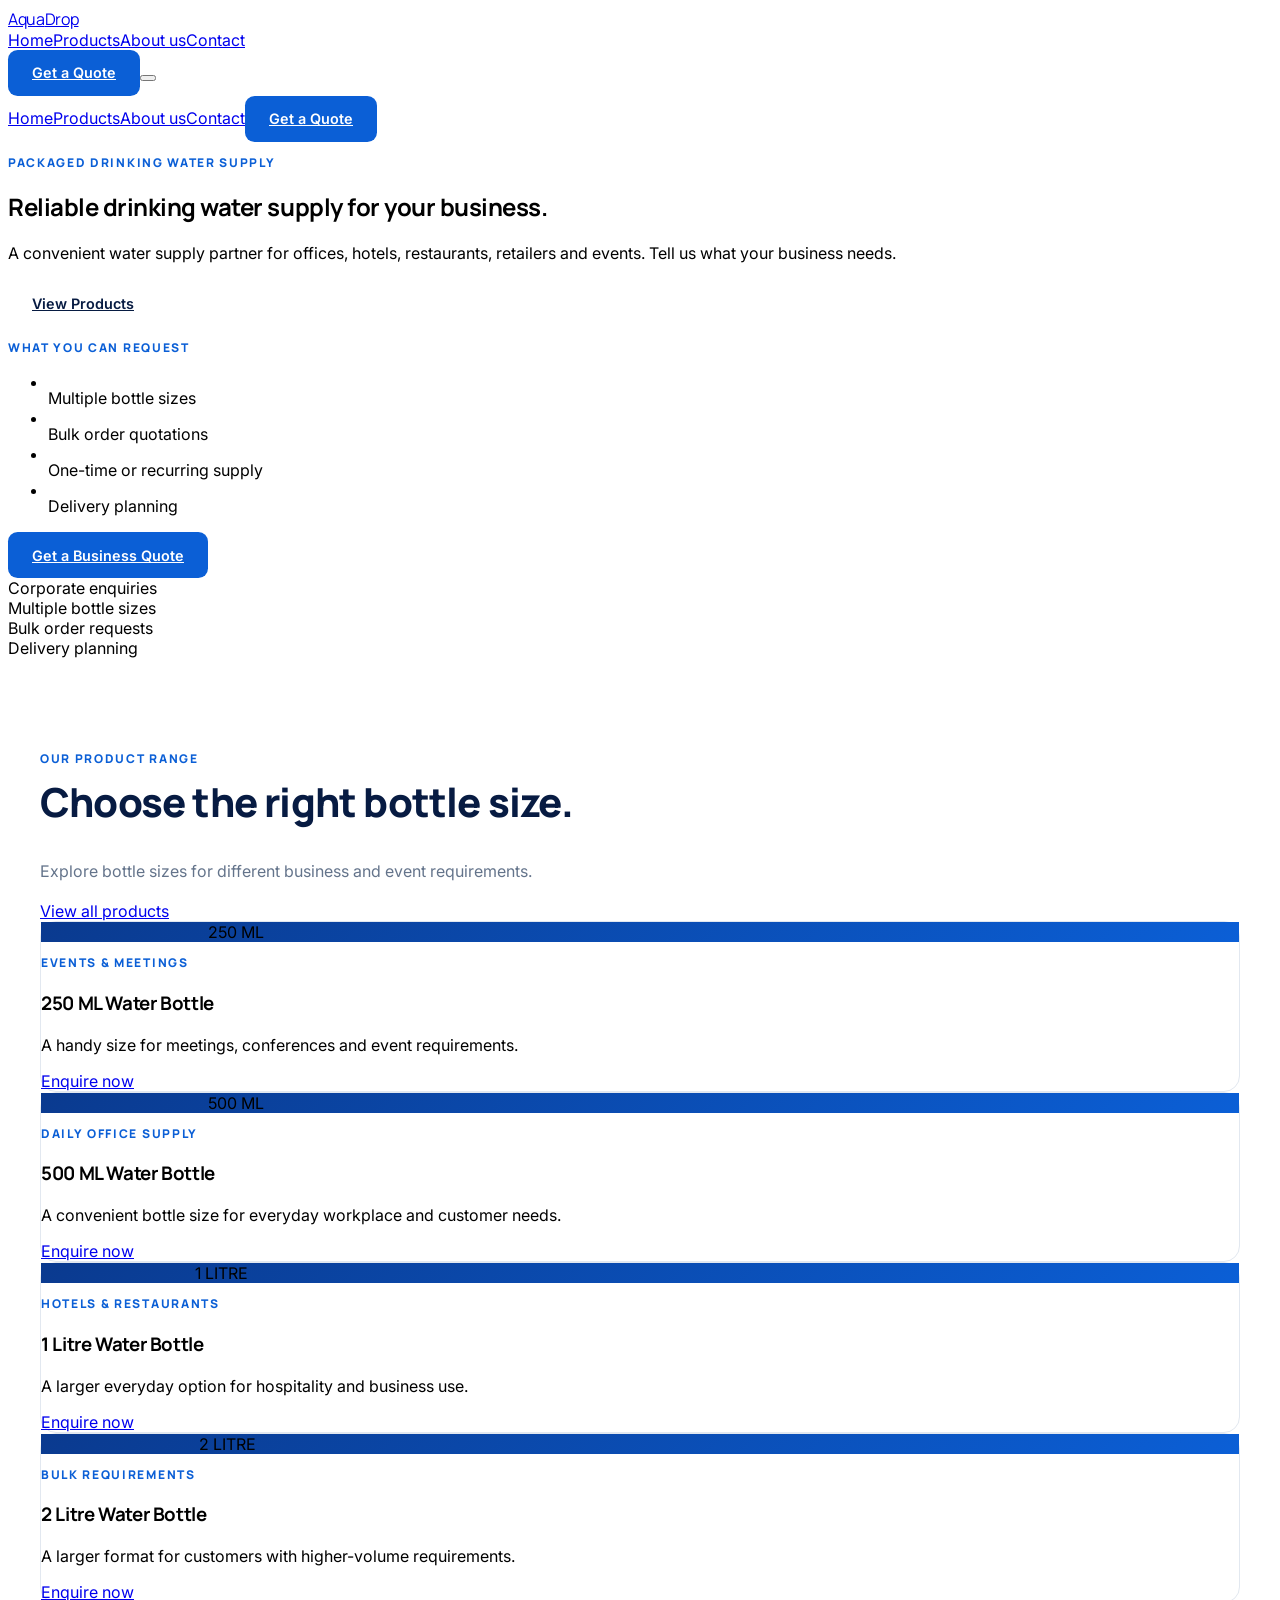
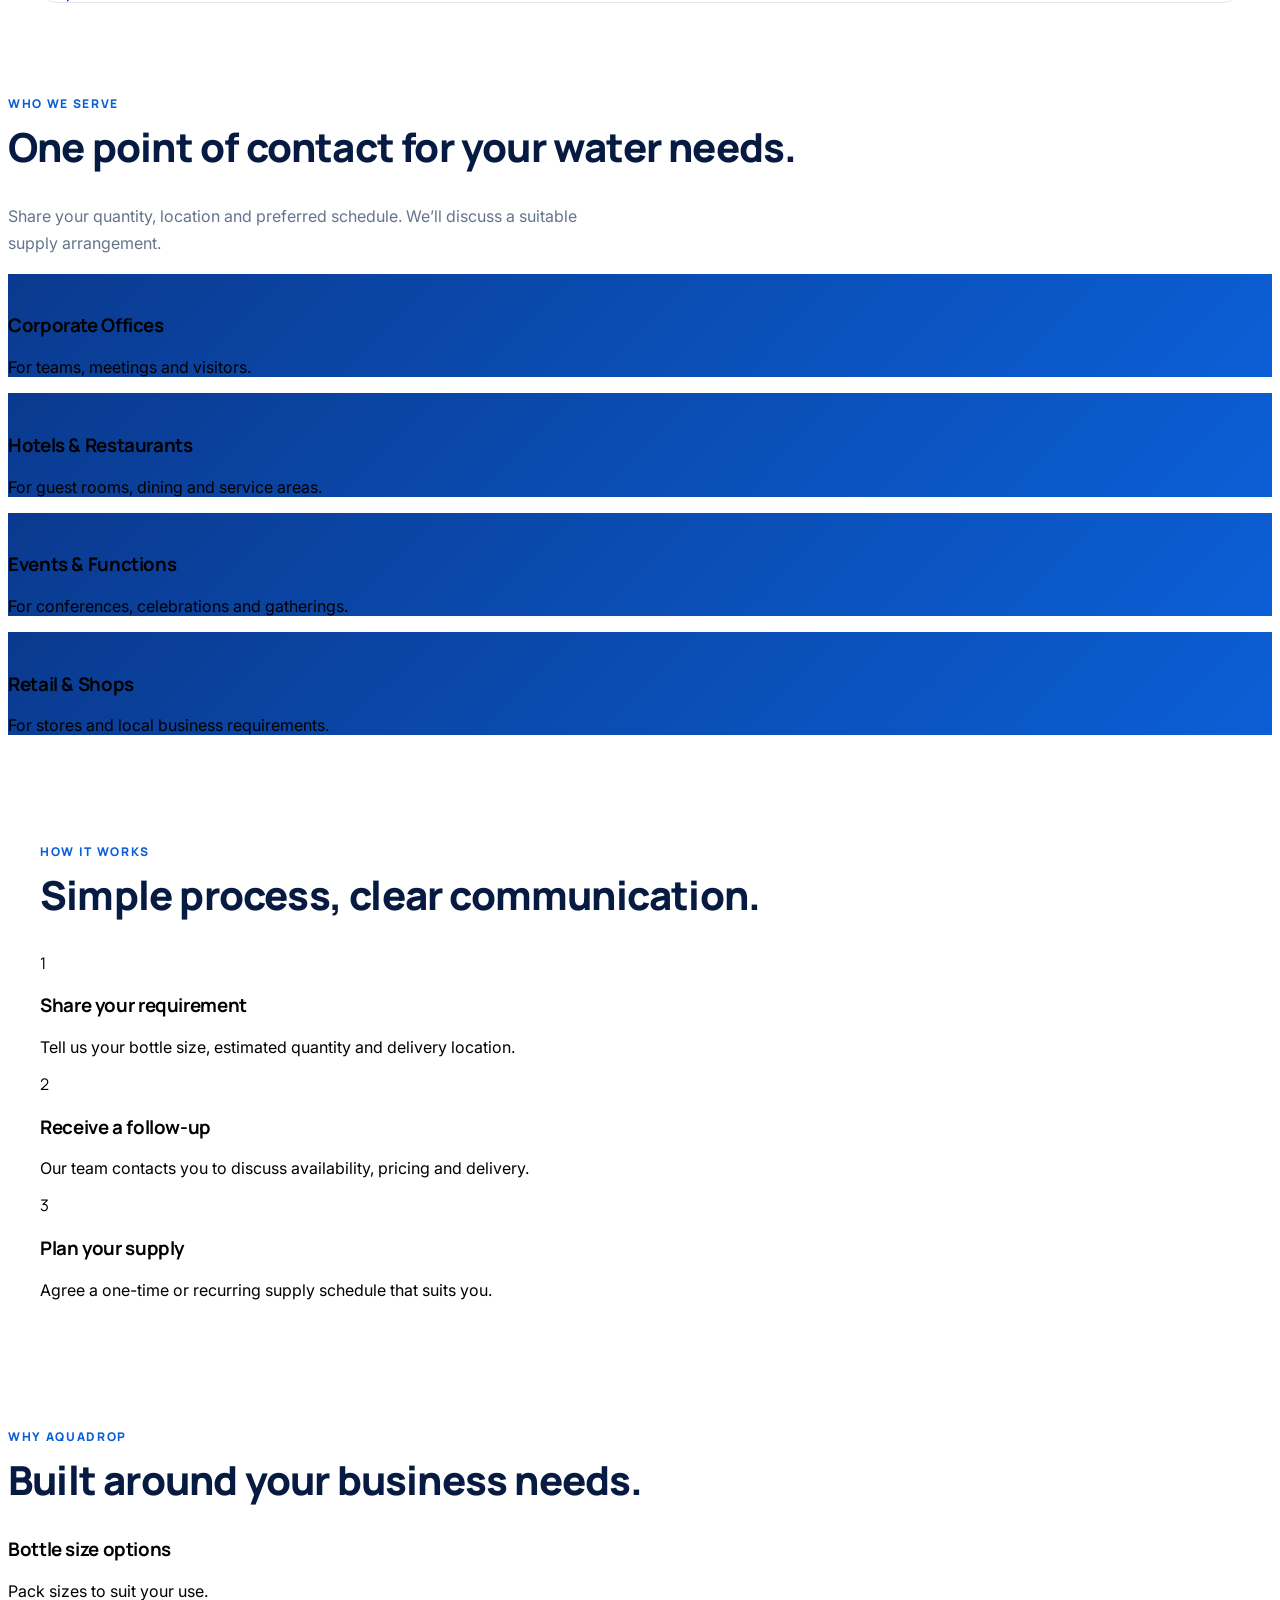
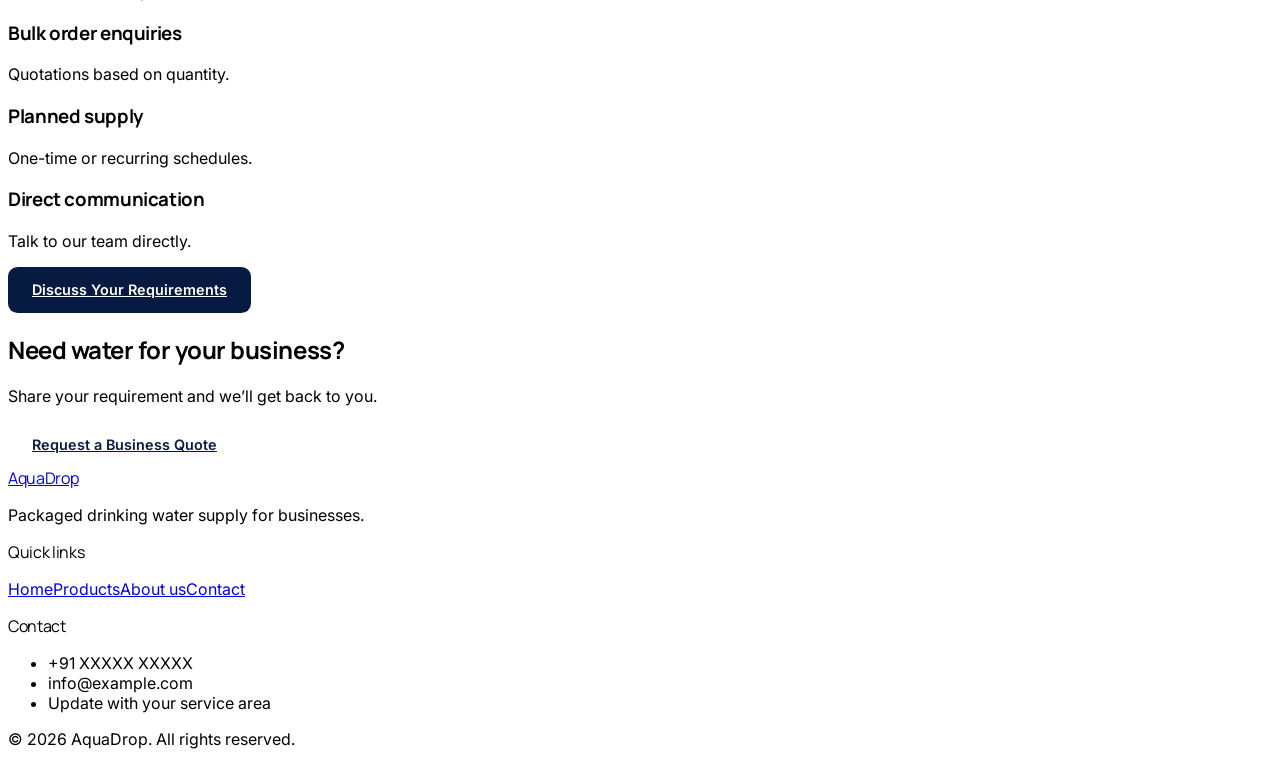
==== index.html @ b57e67fe "first commit" ====
<!doctype html>
<html lang="en">
  <head>
    <meta charset="UTF-8" />
    <meta name="viewport" content="width=device-width, initial-scale=1" />
    <title>AquaDrop | Reliable Drinking Water Supply for Businesses</title>
    <meta
      name="description"
      content="Packaged drinking water supply enquiries for offices, hotels, restaurants, events and businesses."
    />
    <meta
      property="og:title"
      content="AquaDrop | Reliable Drinking Water Supply for Businesses"
    />
    <meta
      property="og:description"
      content="Packaged drinking water supply enquiries for offices, hotels, restaurants, events and businesses."
    />
    <meta property="og:type" content="website" />
    <link rel="preconnect" href="https://fonts.googleapis.com" />
    <link rel="preconnect" href="https://fonts.gstatic.com" crossorigin />
    <link
      href="https://fonts.googleapis.com/css2?family=Manrope:wght@600;700;800&family=Inter:wght@400;500;600&display=swap"
      rel="stylesheet"
    />
    <script src="https://cdn.tailwindcss.com"></script>
    <script src="https://unpkg.com/lucide@0.383.0/dist/umd/lucide.min.js"></script>
    <link rel="stylesheet" href="assets/css/style.css" />
  </head>
  <body class="bg-white text-slate-800 antialiased">
    <div id="site-header"></div>
    <main>
      <section class="relative overflow-hidden bg-[#071b42] text-white">
        <img
          src="https://images.unsplash.com/photo-1523362628745-0c100150b504?auto=format&fit=crop&w=1800&q=75"
          alt="Packaged drinking water bottles"
          class="absolute inset-0 h-full w-full object-cover opacity-30"
          fetchpriority="high"
          onerror="this.remove()"
        />
        <div
          class="absolute inset-0 bg-gradient-to-r from-[#071b42] via-[#071b42]/90 to-[#0a3a8f]/50"
        ></div>
        <div
          class="relative mx-auto grid max-w-7xl items-center gap-12 px-5 py-20 sm:px-8 lg:grid-cols-5 lg:py-28"
        >
          <div class="lg:col-span-3">
            <p class="eyebrow !text-cyan-300">Packaged Drinking Water Supply</p>
            <h1
              class="mt-5 text-4xl font-extrabold leading-[1.08] sm:text-5xl xl:text-6xl"
            >
              Reliable drinking water supply for your business.
            </h1>
            <p class="mt-6 max-w-xl text-lg leading-8 text-slate-300">
              A convenient water supply partner for offices, hotels,
              restaurants, retailers and events. Tell us what your business
              needs.
            </p>
            <div class="mt-9 flex flex-wrap gap-3">
              <a href="products.html" class="btn btn-light">View Products</a
              ><a href="contact.html" class="btn btn-ghost">Request a Quote</a>
            </div>
          </div>
          <div
            class="rounded-2xl bg-white p-7 text-slate-800 shadow-2xl lg:col-span-2"
          >
            <p class="eyebrow">What you can request</p>
            <ul class="mt-5 space-y-4 text-sm font-semibold">
              <li class="flex items-center gap-3">
                <span class="ico h-10 w-10"
                  ><i data-lucide="package" class="h-5 w-5"></i></span
                >Multiple bottle sizes
              </li>
              <li class="flex items-center gap-3">
                <span class="ico h-10 w-10"
                  ><i data-lucide="layers" class="h-5 w-5"></i></span
                >Bulk order quotations
              </li>
              <li class="flex items-center gap-3">
                <span class="ico h-10 w-10"
                  ><i data-lucide="calendar-clock" class="h-5 w-5"></i></span
                >One-time or recurring supply
              </li>
              <li class="flex items-center gap-3">
                <span class="ico h-10 w-10"
                  ><i data-lucide="truck" class="h-5 w-5"></i></span
                >Delivery planning
              </li>
            </ul>
            <a href="contact.html" class="btn btn-primary mt-7 w-full"
              >Get a Business Quote</a
            >
          </div>
        </div>
      </section>

      <section class="border-b border-slate-200 bg-white">
        <div
          class="mx-auto grid max-w-7xl grid-cols-2 gap-6 px-5 py-8 sm:px-8 md:grid-cols-4"
        >
          <div class="flex items-center gap-3 text-sm font-semibold">
            <i data-lucide="building-2" class="h-6 w-6 text-blue-600"></i
            >Corporate enquiries
          </div>
          <div class="flex items-center gap-3 text-sm font-semibold">
            <i data-lucide="package" class="h-6 w-6 text-blue-600"></i>Multiple
            bottle sizes
          </div>
          <div class="flex items-center gap-3 text-sm font-semibold">
            <i data-lucide="layers" class="h-6 w-6 text-blue-600"></i>Bulk order
            requests
          </div>
          <div class="flex items-center gap-3 text-sm font-semibold">
            <i data-lucide="truck" class="h-6 w-6 text-blue-600"></i>Delivery
            planning
          </div>
        </div>
      </section>

      <section class="section-wrap">
        <div class="mb-10 flex flex-wrap items-end justify-between gap-4">
          <div>
            <p class="eyebrow">Our Product Range</p>
            <h2 class="section-title">Choose the right bottle size.</h2>
            <p class="section-copy">
              Explore bottle sizes for different business and event
              requirements.
            </p>
          </div>
          <a
            class="inline-flex items-center gap-2 text-sm font-bold text-blue-700"
            href="products.html"
            >View all products <i data-lucide="arrow-right" class="h-4 w-4"></i
          ></a>
        </div>
        <div
          id="products-grid"
          data-limit="4"
          class="grid gap-6 sm:grid-cols-2 lg:grid-cols-4"
        ></div>
      </section>

      <section class="bg-slate-50 py-20">
        <div class="mx-auto max-w-7xl px-5 sm:px-8">
          <div class="max-w-2xl">
            <p class="eyebrow">Who We Serve</p>
            <h2 class="section-title">
              One point of contact for your water needs.
            </h2>
            <p class="section-copy">
              Share your quantity, location and preferred schedule. We’ll
              discuss a suitable supply arrangement.
            </p>
          </div>
          <div class="mt-12 grid gap-6 sm:grid-cols-2 lg:grid-cols-4">
            <div
              class="rv zoom group relative overflow-hidden rounded-2xl img-fb aspect-[4/5]"
            >
              <img
                src="https://images.unsplash.com/photo-1497215728101-856f4ea42174?auto=format&fit=crop&w=700&q=75"
                alt="Corporate Offices"
                loading="lazy"
                class="h-full w-full object-cover"
              />
              <div
                class="absolute inset-0 bg-gradient-to-t from-[#071b42]/90 via-[#071b42]/20 to-transparent"
              ></div>
              <div class="absolute inset-x-0 bottom-0 p-5 text-white">
                <i data-lucide="building-2" class="h-6 w-6 text-cyan-300"></i>
                <h3 class="mt-3 text-lg font-extrabold">Corporate Offices</h3>
                <p class="mt-1 text-sm text-slate-200">
                  For teams, meetings and visitors.
                </p>
              </div>
            </div>
            <div
              class="rv zoom group relative overflow-hidden rounded-2xl img-fb aspect-[4/5]"
            >
              <img
                src="https://images.unsplash.com/photo-1566073771259-6a8506099945?auto=format&fit=crop&w=700&q=75"
                alt="Hotels & Restaurants"
                loading="lazy"
                class="h-full w-full object-cover"
              />
              <div
                class="absolute inset-0 bg-gradient-to-t from-[#071b42]/90 via-[#071b42]/20 to-transparent"
              ></div>
              <div class="absolute inset-x-0 bottom-0 p-5 text-white">
                <i data-lucide="hotel" class="h-6 w-6 text-cyan-300"></i>
                <h3 class="mt-3 text-lg font-extrabold">
                  Hotels & Restaurants
                </h3>
                <p class="mt-1 text-sm text-slate-200">
                  For guest rooms, dining and service areas.
                </p>
              </div>
            </div>
            <div
              class="rv zoom group relative overflow-hidden rounded-2xl img-fb aspect-[4/5]"
            >
              <img
                src="https://images.unsplash.com/photo-1511578314322-379afb476865?auto=format&fit=crop&w=700&q=75"
                alt="Events & Functions"
                loading="lazy"
                class="h-full w-full object-cover"
              />
              <div
                class="absolute inset-0 bg-gradient-to-t from-[#071b42]/90 via-[#071b42]/20 to-transparent"
              ></div>
              <div class="absolute inset-x-0 bottom-0 p-5 text-white">
                <i
                  data-lucide="calendar-days"
                  class="h-6 w-6 text-cyan-300"
                ></i>
                <h3 class="mt-3 text-lg font-extrabold">Events & Functions</h3>
                <p class="mt-1 text-sm text-slate-200">
                  For conferences, celebrations and gatherings.
                </p>
              </div>
            </div>
            <div
              class="rv zoom group relative overflow-hidden rounded-2xl img-fb aspect-[4/5]"
            >
              <img
                src="https://images.unsplash.com/photo-1604719312566-8912e9227c6a?auto=format&fit=crop&w=700&q=75"
                alt="Retail & Shops"
                loading="lazy"
                class="h-full w-full object-cover"
              />
              <div
                class="absolute inset-0 bg-gradient-to-t from-[#071b42]/90 via-[#071b42]/20 to-transparent"
              ></div>
              <div class="absolute inset-x-0 bottom-0 p-5 text-white">
                <i data-lucide="store" class="h-6 w-6 text-cyan-300"></i>
                <h3 class="mt-3 text-lg font-extrabold">Retail & Shops</h3>
                <p class="mt-1 text-sm text-slate-200">
                  For stores and local business requirements.
                </p>
              </div>
            </div>
          </div>
        </div>
      </section>

      <section class="section-wrap">
        <div class="max-w-2xl">
          <p class="eyebrow">How It Works</p>
          <h2 class="section-title">Simple process, clear communication.</h2>
        </div>
        <div class="mt-12 grid gap-10 md:grid-cols-3">
          <div class="rv">
            <span
              class="fh grid h-12 w-12 place-items-center rounded-full bg-[#071b42] font-extrabold text-white"
              >1</span
            >
            <h3 class="mt-4 text-lg font-extrabold text-[#071b42]">
              Share your requirement
            </h3>
            <p class="mt-2 text-sm leading-6 text-slate-500">
              Tell us your bottle size, estimated quantity and delivery
              location.
            </p>
          </div>
          <div class="rv">
            <span
              class="fh grid h-12 w-12 place-items-center rounded-full bg-[#071b42] font-extrabold text-white"
              >2</span
            >
            <h3 class="mt-4 text-lg font-extrabold text-[#071b42]">
              Receive a follow-up
            </h3>
            <p class="mt-2 text-sm leading-6 text-slate-500">
              Our team contacts you to discuss availability, pricing and
              delivery.
            </p>
          </div>
          <div class="rv">
            <span
              class="fh grid h-12 w-12 place-items-center rounded-full bg-[#071b42] font-extrabold text-white"
              >3</span
            >
            <h3 class="mt-4 text-lg font-extrabold text-[#071b42]">
              Plan your supply
            </h3>
            <p class="mt-2 text-sm leading-6 text-slate-500">
              Agree a one-time or recurring supply schedule that suits you.
            </p>
          </div>
        </div>
      </section>

      <section class="bg-slate-50 py-20">
        <div
          class="mx-auto grid max-w-7xl items-center gap-12 px-5 sm:px-8 lg:grid-cols-2"
        >
          <div class="relative">
            <img
              src="https://images.unsplash.com/photo-1522071820081-009f0129c71c?auto=format&fit=crop&w=1000&q=75"
              alt="Business team in a modern office"
              loading="lazy"
              class="aspect-[5/4] w-full rounded-2xl object-cover img-fb shadow-xl"
            />
          </div>
          <div>
            <p class="eyebrow">Why AquaDrop</p>
            <h2 class="section-title">Built around your business needs.</h2>
            <div class="mt-8 grid gap-5 sm:grid-cols-2">
              <div class="flex gap-3">
                <i
                  data-lucide="check-circle-2"
                  class="mt-0.5 h-5 w-5 shrink-0 text-blue-600"
                ></i>
                <div>
                  <h3 class="font-bold">Bottle size options</h3>
                  <p class="mt-1 text-sm text-slate-500">
                    Pack sizes to suit your use.
                  </p>
                </div>
              </div>
              <div class="flex gap-3">
                <i
                  data-lucide="check-circle-2"
                  class="mt-0.5 h-5 w-5 shrink-0 text-blue-600"
                ></i>
                <div>
                  <h3 class="font-bold">Bulk order enquiries</h3>
                  <p class="mt-1 text-sm text-slate-500">
                    Quotations based on quantity.
                  </p>
                </div>
              </div>
              <div class="flex gap-3">
                <i
                  data-lucide="check-circle-2"
                  class="mt-0.5 h-5 w-5 shrink-0 text-blue-600"
                ></i>
                <div>
                  <h3 class="font-bold">Planned supply</h3>
                  <p class="mt-1 text-sm text-slate-500">
                    One-time or recurring schedules.
                  </p>
                </div>
              </div>
              <div class="flex gap-3">
                <i
                  data-lucide="check-circle-2"
                  class="mt-0.5 h-5 w-5 shrink-0 text-blue-600"
                ></i>
                <div>
                  <h3 class="font-bold">Direct communication</h3>
                  <p class="mt-1 text-sm text-slate-500">
                    Talk to our team directly.
                  </p>
                </div>
              </div>
            </div>
            <a class="btn btn-dark mt-9" href="contact.html"
              >Discuss Your Requirements</a
            >
          </div>
        </div>
      </section>

      <section class="bg-[#071b42]">
        <div
          class="mx-auto flex max-w-7xl flex-col items-center justify-between gap-6 px-5 py-14 text-center sm:px-8 md:flex-row md:text-left"
        >
          <div>
            <h2 class="text-3xl font-extrabold text-white">
              Need water for your business?
            </h2>
            <p class="mt-2 text-slate-300">
              Share your requirement and we’ll get back to you.
            </p>
          </div>
          <a href="contact.html" class="btn btn-light"
            >Request a Business Quote</a
          >
        </div>
      </section>
    </main>
    <div id="site-footer"></div>
    <script src="assets/js/script.js"></script>
  </body>
</html>
---- assets/css/style.css ----
body{font-family:Inter,system-ui,sans-serif;overflow-x:hidden}
h1,h2,h3,.fh{font-family:Manrope,sans-serif;letter-spacing:-.02em}
html{scroll-behavior:smooth}
.eyebrow{font-family:Manrope,sans-serif;font-size:.75rem;font-weight:800;letter-spacing:.14em;color:#0b5fd6;text-transform:uppercase}
.section-wrap{max-width:80rem;margin:auto;padding:5rem 1.25rem}@media(min-width:640px){.section-wrap{padding-left:2rem;padding-right:2rem}}
.section-title{margin-top:.6rem;font-size:2.1rem;font-weight:800;line-height:1.15;color:#071b42}@media(min-width:640px){.section-title{font-size:2.5rem}}
.section-copy{margin-top:.75rem;max-width:36rem;color:#64748b;line-height:1.7}
.btn{display:inline-flex;align-items:center;justify-content:center;gap:.5rem;border-radius:.6rem;padding:.9rem 1.5rem;font-weight:600;font-size:.9rem;transition:.2s}
.btn-primary{background:#0b5fd6;color:#fff}.btn-primary:hover{background:#094cae}
.btn-light{background:#fff;color:#071b42}.btn-light:hover{background:#e2e8f0}
.btn-ghost{border:1px solid rgba(255,255,255,.4);color:#fff}.btn-ghost:hover{background:rgba(255,255,255,.1)}
.btn-dark{background:#071b42;color:#fff}.btn-dark:hover{background:#0b5fd6}
.ico{display:grid;place-items:center;border-radius:.75rem;background:#eaf2ff;color:#0b5fd6}
.card{background:#fff;border:1px solid #e2e8f0;border-radius:1rem;transition:.25s}.card:hover{box-shadow:0 20px 40px -22px rgba(7,27,66,.35);transform:translateY(-3px)}
.form-label{display:block;margin-bottom:.4rem;font-size:.85rem;font-weight:600}
.form-input{width:100%;border:1px solid #cbd5e1;border-radius:.6rem;padding:.75rem .9rem;background:#fff;outline:none;transition:.2s}
.form-input:focus{border-color:#0b5fd6;box-shadow:0 0 0 3px rgba(11,95,214,.15)}.form-input.err{border-color:#ef4444}
.img-fb{background:linear-gradient(135deg,#0a3a8f,#0b5fd6)}
.zoom img{transition:transform .6s}.zoom:hover img{transform:scale(1.05)}
.rv{opacity:0;transform:translateY(18px);transition:opacity .7s,transform .7s}.rv.in{opacity:1;transform:none}
.whatsapp-float{position:fixed;right:20px;bottom:20px;z-index:60;width:54px;height:54px;border-radius:50%;background:#25d366;color:#fff;display:grid;place-items:center;box-shadow:0 10px 25px -5px rgba(37,211,102,.6)}
:focus-visible{outline:2px solid #0b5fd6;outline-offset:2px}
@media(prefers-reduced-motion:reduce){.rv{opacity:1;transform:none;transition:none}html{scroll-behavior:auto}}
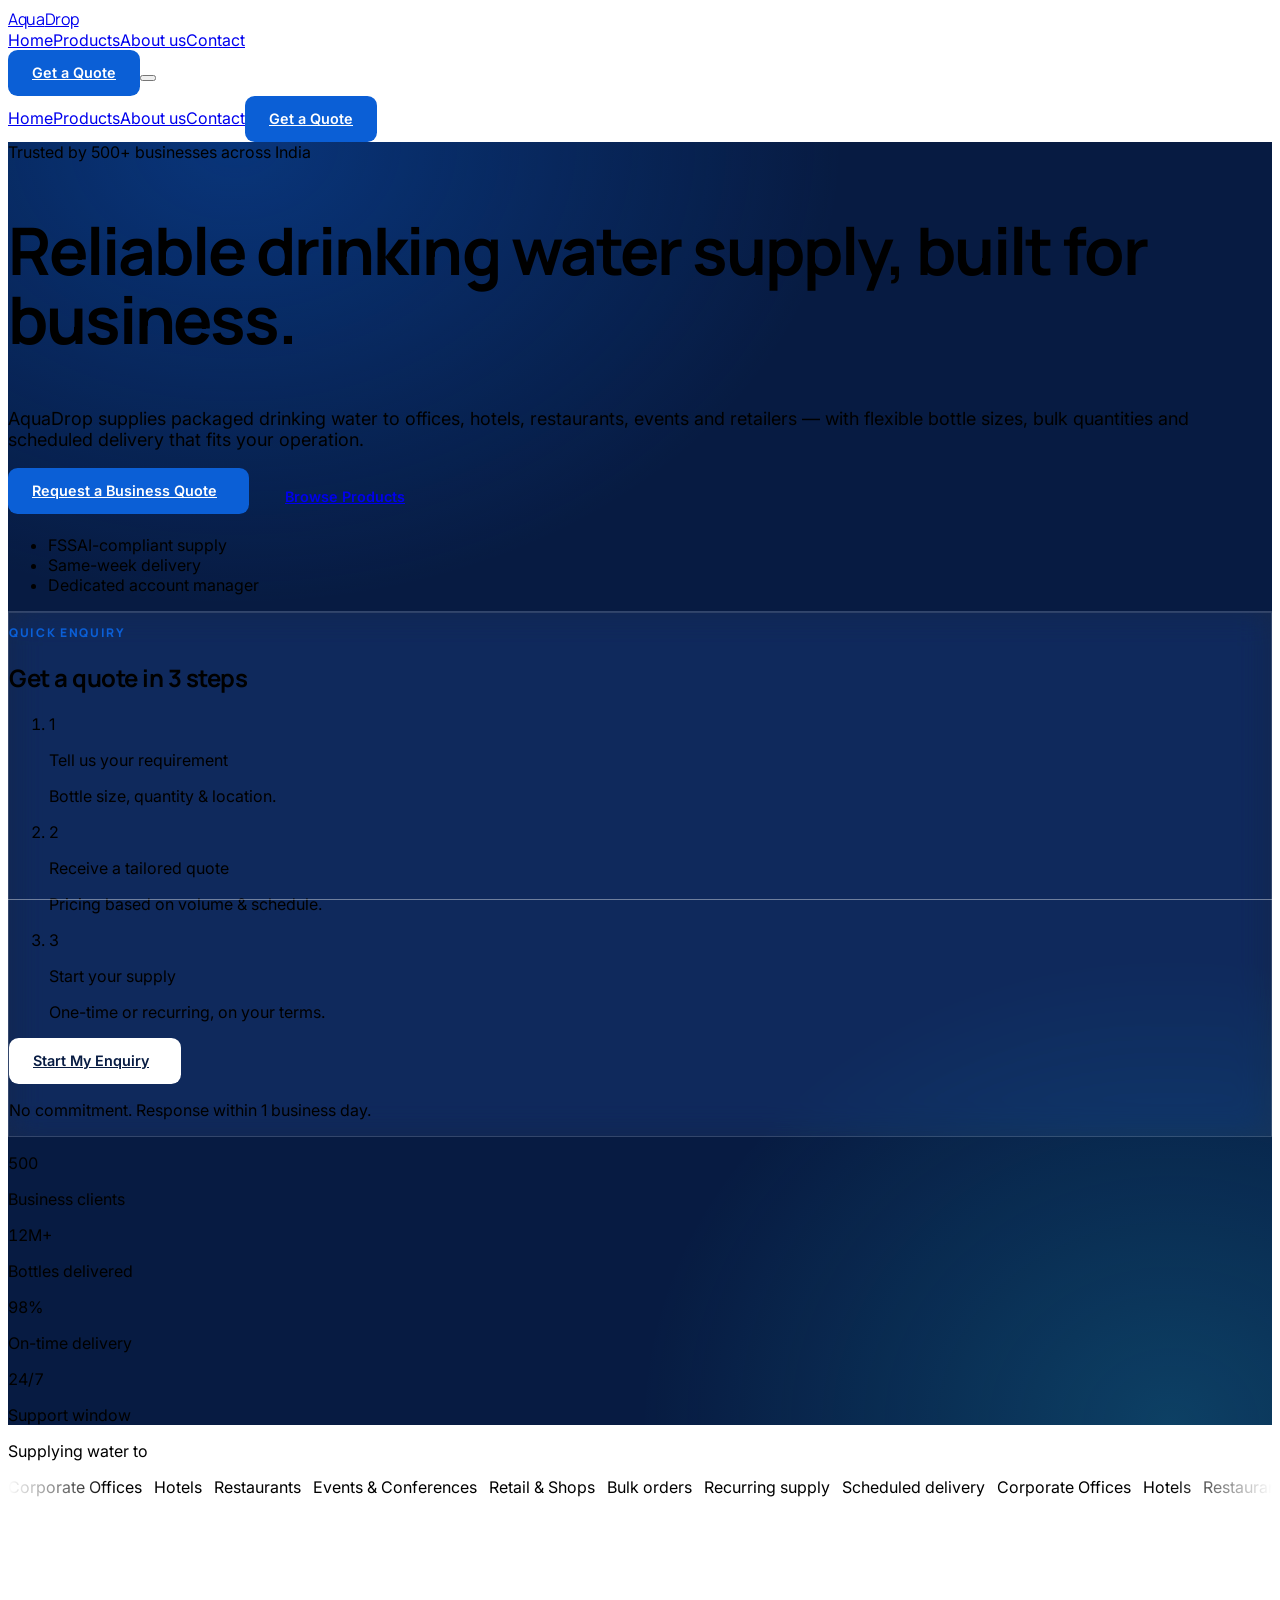
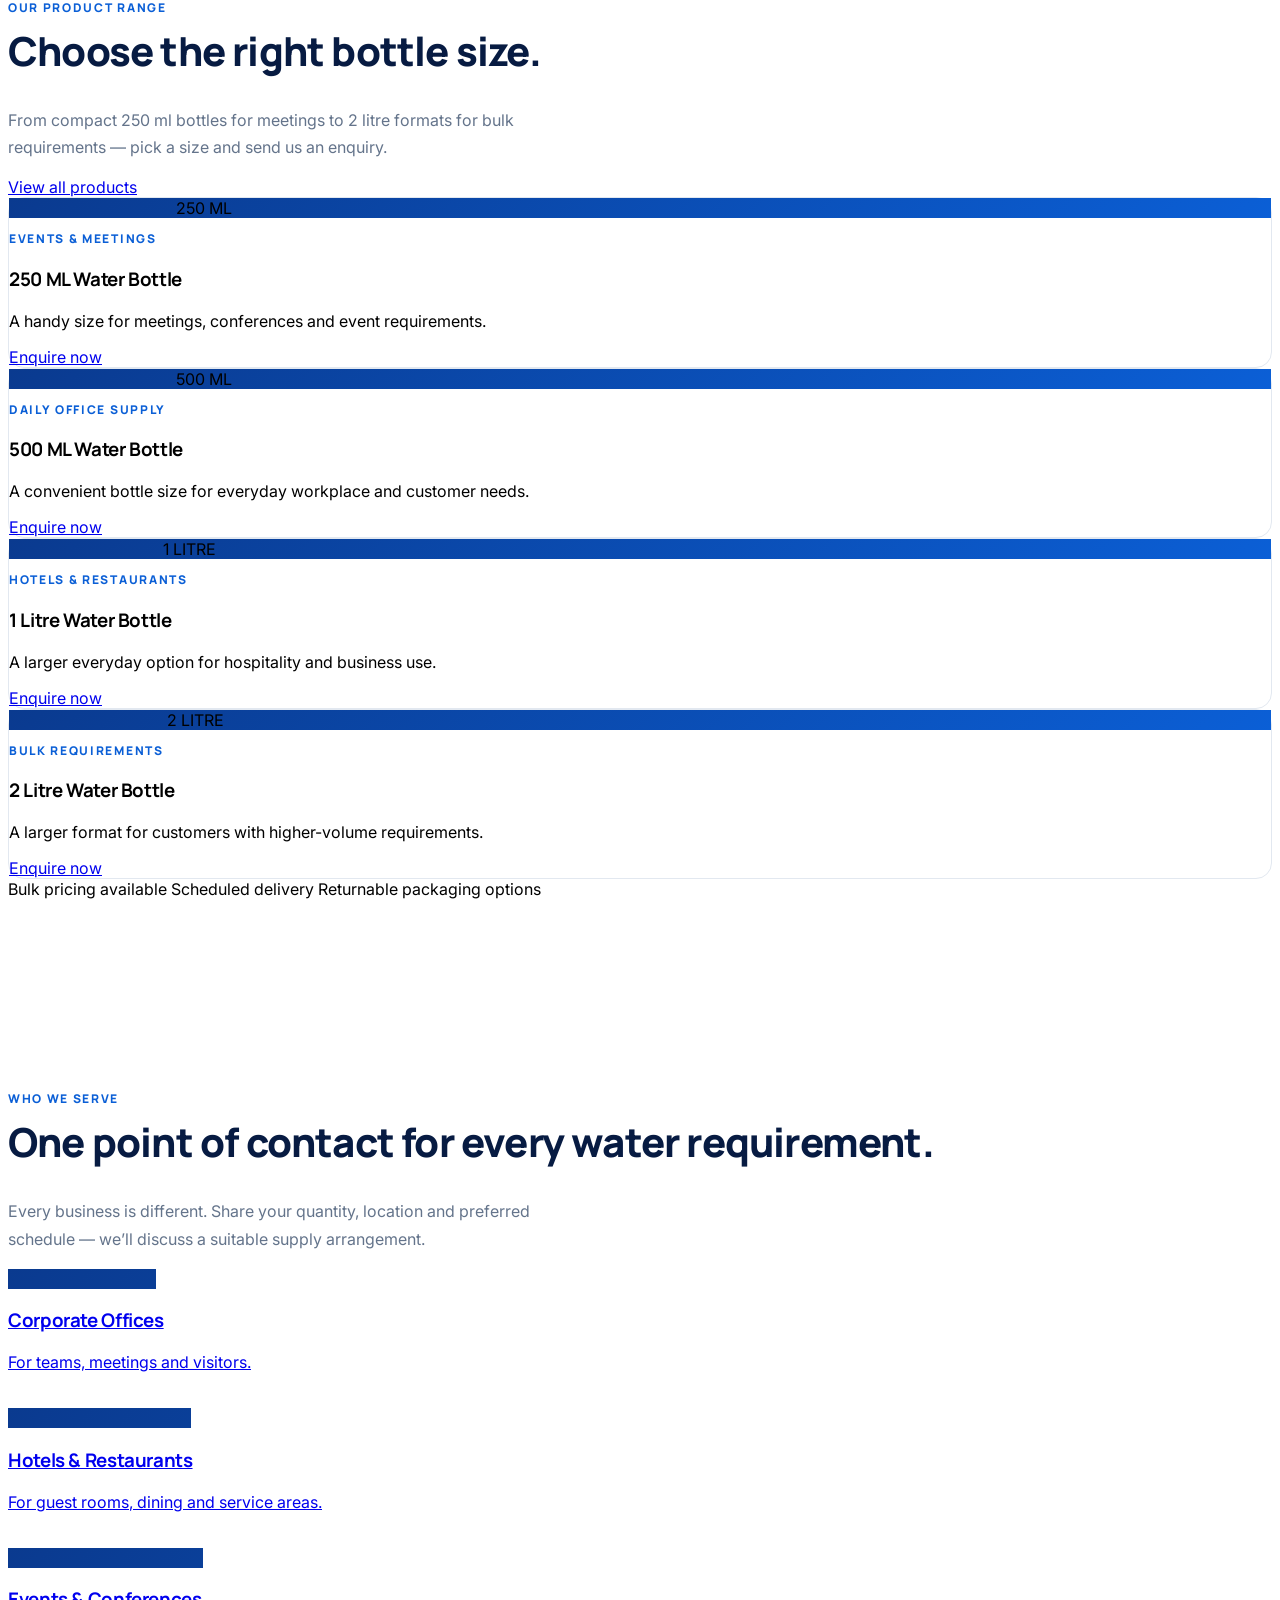
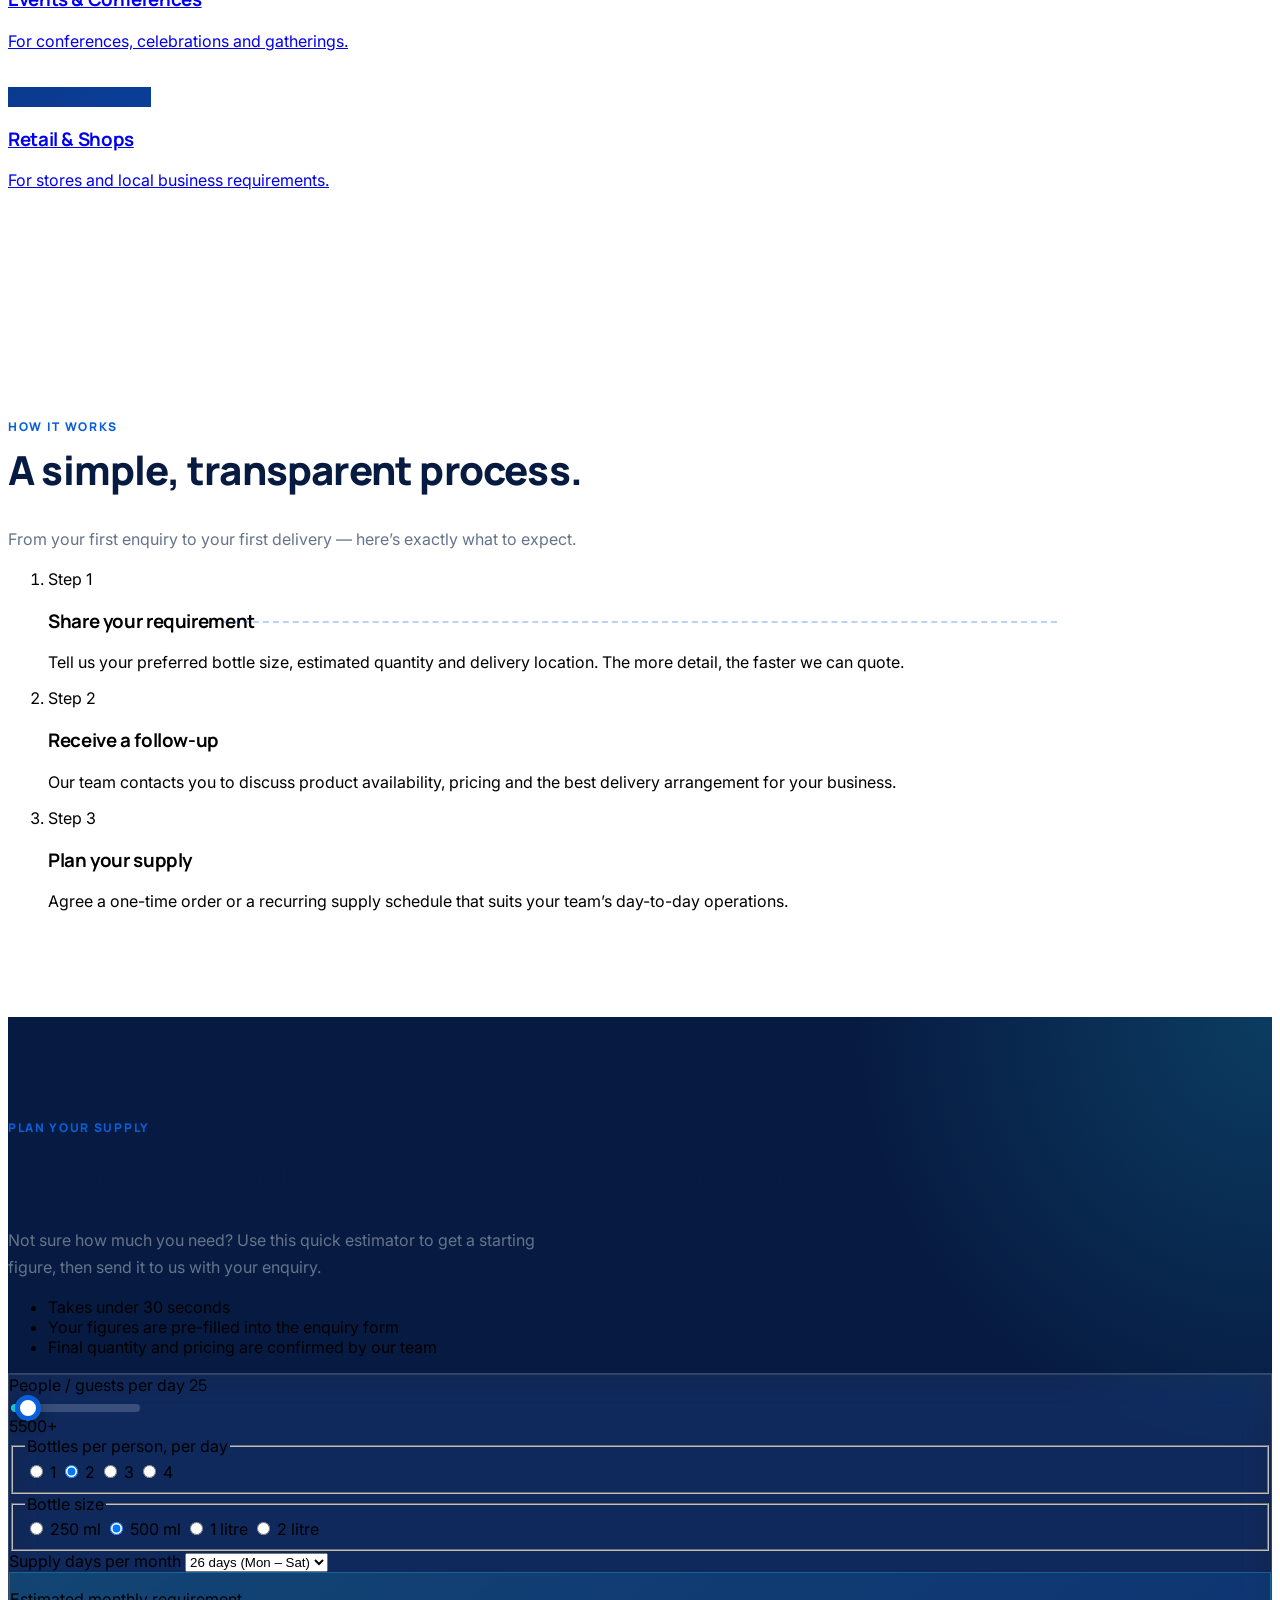
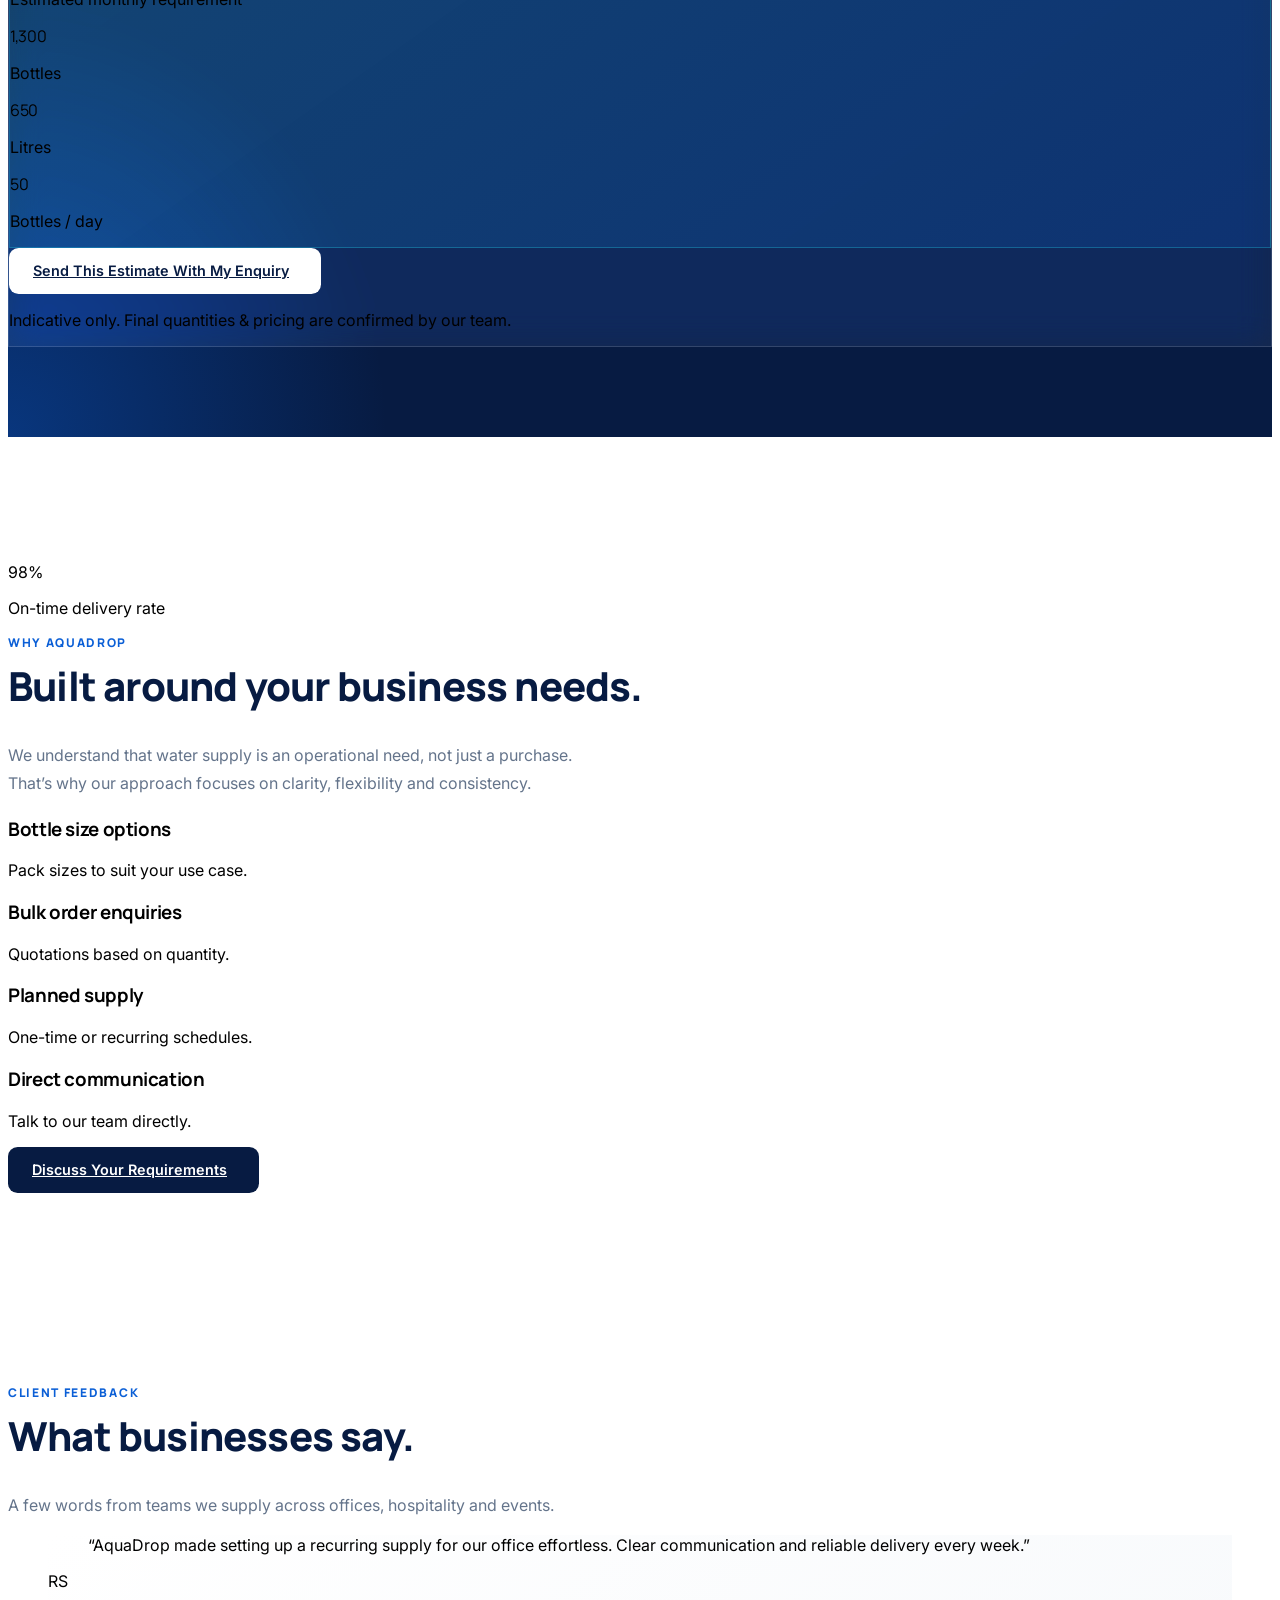
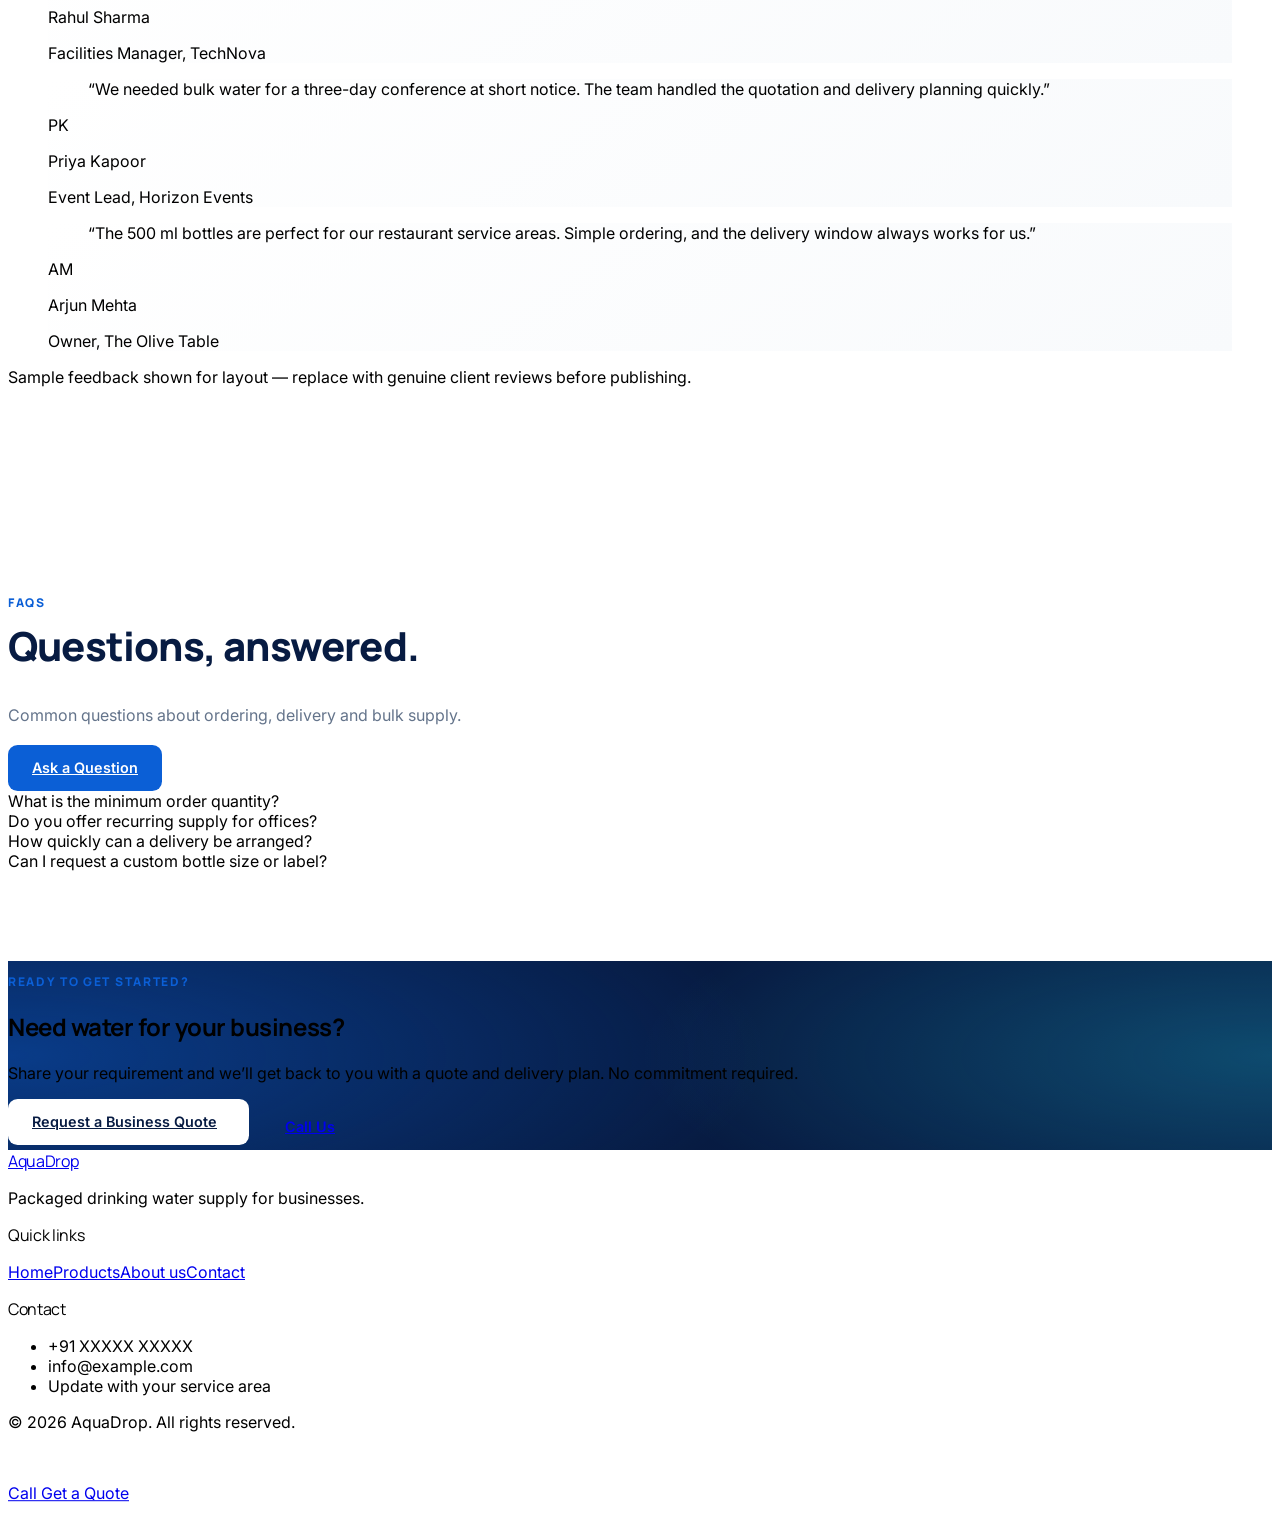
==== commit 290fbabf: "Commmit" ====
--- a/index.html
+++ b/index.html
@@ -2,326 +2,1457 @@
 <html lang="en">
   <head>
     <meta charset="UTF-8" />
-    <meta name="viewport" content="width=device-width, initial-scale=1" />
-    <title>AquaDrop | Reliable Drinking Water Supply for Businesses</title>
+    <meta
+      name="viewport"
+      content="width=device-width, initial-scale=1, viewport-fit=cover"
+    />
+    <meta name="theme-color" content="#071b42" />
+    <title>
+      AquaDrop | Reliable Packaged Drinking Water Supply for Businesses
+    </title>
     <meta
       name="description"
-      content="Packaged drinking water supply enquiries for offices, hotels, restaurants, events and businesses."
+      content="AquaDrop supplies packaged drinking water to offices, hotels, restaurants, events and retailers. Request a quote for bulk or recurring supply."
     />
+    <meta property="og:site_name" content="AquaDrop" />
     <meta
       property="og:title"
-      content="AquaDrop | Reliable Drinking Water Supply for Businesses"
+      content="AquaDrop | Reliable Packaged Drinking Water Supply for Businesses"
     />
     <meta
       property="og:description"
       content="Packaged drinking water supply enquiries for offices, hotels, restaurants, events and businesses."
     />
     <meta property="og:type" content="website" />
+    <meta name="twitter:card" content="summary_large_image" />
+    <!-- ✏️ Add your real og:image (1200x630) and canonical URL when the domain is ready:
+    <meta property="og:image" content="https://your-domain.com/assets/img/og.jpg" />
+    <link rel="canonical" href="https://your-domain.com/" /> -->
+    <link
+      rel="icon"
+      href="data:image/svg+xml,%3Csvg xmlns='http://www.w3.org/2000/svg' viewBox='0 0 64 64'%3E%3Crect width='64' height='64' rx='14' fill='%23071b42'/%3E%3Cpath d='M32 10C32 10 17 28 17 38a15 15 0 0 0 30 0C47 28 32 10 32 10z' fill='%2322d3ee'/%3E%3C/svg%3E"
+    />
+    <script type="application/ld+json">
+      {
+        "@context": "https://schema.org",
+        "@type": "Organization",
+        "name": "AquaDrop",
+        "description": "Packaged drinking water supply for offices, hotels, restaurants, events and retailers.",
+        "areaServed": "IN"
+      }
+    </script>
     <link rel="preconnect" href="https://fonts.googleapis.com" />
     <link rel="preconnect" href="https://fonts.gstatic.com" crossorigin />
     <link
-      href="https://fonts.googleapis.com/css2?family=Manrope:wght@600;700;800&family=Inter:wght@400;500;600&display=swap"
+      href="https://fonts.googleapis.com/css2?family=Manrope:wght@500;600;700;800&family=Inter:wght@400;500;600&display=swap"
       rel="stylesheet"
     />
     <script src="https://cdn.tailwindcss.com"></script>
     <script src="https://unpkg.com/lucide@0.383.0/dist/umd/lucide.min.js"></script>
     <link rel="stylesheet" href="assets/css/style.css" />
+    <noscript>
+      <style>
+        .rv {
+          opacity: 1 !important;
+          transform: none !important;
+        }
+      </style>
+    </noscript>
+    <style>
+      /* ===== Home-only enhancements (safe to move into style.css) ===== */
+      :root {
+        --brand: #071b42;
+        --brand-2: #0b5fd6;
+        --cyan: #22d3ee;
+        --ease: cubic-bezier(0.22, 0.61, 0.36, 1);
+      }
+
+      html {
+        scroll-behavior: smooth;
+        scroll-padding-top: 88px;
+      }
+
+      /* Fluid section rhythm */
+      .sec {
+        padding-block: clamp(3.5rem, 7vw, 6rem);
+      }
+
+      /* Accessibility */
+      .skip-link {
+        position: fixed;
+        left: 12px;
+        top: 12px;
+        opacity: 0;
+        pointer-events: none;
+        transform: translateY(-16px);
+        z-index: 100;
+        background: #fff;
+        color: var(--brand);
+        font-weight: 700;
+        padding: 0.6rem 1rem;
+        border-radius: 0.75rem;
+        box-shadow: 0 10px 30px -10px rgba(0, 0, 0, 0.4);
+        transition:
+          opacity 0.2s,
+          transform 0.2s;
+      }
+      .skip-link:focus {
+        opacity: 1;
+        pointer-events: auto;
+        transform: none;
+      }
+      :focus-visible {
+        outline: 3px solid var(--cyan);
+        outline-offset: 2px;
+      }
+
+      /* Scroll progress */
+      #progress {
+        position: fixed;
+        inset: 0 0 auto 0;
+        height: 3px;
+        z-index: 90;
+        transform-origin: left;
+        transform: scaleX(0);
+        background: linear-gradient(90deg, var(--brand-2), var(--cyan));
+        pointer-events: none;
+      }
+
+      /* Hero background */
+      .hero-mesh {
+        background:
+          radial-gradient(
+            ellipse 80% 60% at 18% 0%,
+            rgba(11, 95, 214, 0.38),
+            transparent 60%
+          ),
+          radial-gradient(
+            ellipse 70% 60% at 92% 100%,
+            rgba(34, 211, 238, 0.2),
+            transparent 60%
+          ),
+          var(--brand);
+      }
+      .hero-grid {
+        background-image:
+          linear-gradient(rgba(255, 255, 255, 0.045) 1px, transparent 1px),
+          linear-gradient(
+            90deg,
+            rgba(255, 255, 255, 0.045) 1px,
+            transparent 1px
+          );
+        background-size: 56px 56px;
+        -webkit-mask-image: radial-gradient(
+          ellipse 75% 70% at 50% 38%,
+          #000 30%,
+          transparent 78%
+        );
+        mask-image: radial-gradient(
+          ellipse 75% 70% at 50% 38%,
+          #000 30%,
+          transparent 78%
+        );
+      }
+      .hero-glow {
+        position: absolute;
+        border-radius: 9999px;
+        filter: blur(80px);
+        pointer-events: none;
+        animation: floaty 12s var(--ease) infinite alternate;
+      }
+      @keyframes floaty {
+        from {
+          transform: translate3d(0, 0, 0);
+        }
+        to {
+          transform: translate3d(0, -24px, 0);
+        }
+      }
+
+      /* Rising bubbles */
+      .bubbles {
+        position: absolute;
+        inset: 0;
+        overflow: hidden;
+        pointer-events: none;
+      }
+      .bubble {
+        position: absolute;
+        bottom: -60px;
+        left: var(--x);
+        width: var(--s);
+        height: var(--s);
+        border-radius: 9999px;
+        border: 1px solid rgba(255, 255, 255, 0.22);
+        background: radial-gradient(
+          circle at 30% 30%,
+          rgba(255, 255, 255, 0.35),
+          rgba(255, 255, 255, 0.03) 62%
+        );
+        opacity: 0;
+        animation: rise var(--t) linear var(--d) infinite;
+      }
+      @keyframes rise {
+        0% {
+          transform: translate3d(0, 0, 0);
+          opacity: 0;
+        }
+        12% {
+          opacity: 0.85;
+        }
+        50% {
+          transform: translate3d(14px, -380px, 0);
+        }
+        90% {
+          opacity: 0.5;
+        }
+        100% {
+          transform: translate3d(-10px, -820px, 0);
+          opacity: 0;
+        }
+      }
+
+      /* Glass card */
+      .glass-panel {
+        background: rgba(255, 255, 255, 0.06);
+        -webkit-backdrop-filter: blur(16px) saturate(140%);
+        backdrop-filter: blur(16px) saturate(140%);
+        border: 1px solid rgba(255, 255, 255, 0.14);
+        box-shadow: inset 0 1px 0 rgba(255, 255, 255, 0.12);
+      }
+
+      /* Fluid headline */
+      .hero-title {
+        font-size: clamp(2.15rem, 6.2vw, 4.1rem);
+        line-height: 1.05;
+        letter-spacing: -0.03em;
+      }
+      .hero-title .shine {
+        background-size: 220% auto;
+        animation: shine 7s linear infinite;
+      }
+      @keyframes shine {
+        to {
+          background-position: 220% center;
+        }
+      }
+      .hero-sub {
+        font-size: clamp(1rem, 1.6vw, 1.125rem);
+      }
+
+      /* Counters */
+      .stat-num {
+        font-variant-numeric: tabular-nums;
+      }
+      .stat-cell + .stat-cell {
+        position: relative;
+      }
+      @media (min-width: 768px) {
+        .stat-cell + .stat-cell::before {
+          content: "";
+          position: absolute;
+          left: -12px;
+          top: 8%;
+          bottom: 8%;
+          width: 1px;
+          background: rgba(255, 255, 255, 0.1);
+        }
+      }
+
+      /* Industry marquee */
+      .marquee {
+        overflow: hidden;
+        -webkit-mask-image: linear-gradient(
+          90deg,
+          transparent,
+          #000 8%,
+          #000 92%,
+          transparent
+        );
+        mask-image: linear-gradient(
+          90deg,
+          transparent,
+          #000 8%,
+          #000 92%,
+          transparent
+        );
+      }
+      .marquee-track {
+        display: flex;
+        width: max-content;
+        gap: 0.75rem;
+        animation: marquee 38s linear infinite;
+      }
+      .marquee:hover .marquee-track {
+        animation-play-state: paused;
+      }
+      @keyframes marquee {
+        to {
+          transform: translateX(calc(-50% - 0.375rem));
+        }
+      }
+
+      /* Products: skeleton while JS renders, soft hover */
+      #products-grid:empty {
+        min-height: 260px;
+        border-radius: 1rem;
+        background: linear-gradient(
+          100deg,
+          #f1f5f9 30%,
+          #e2e8f0 50%,
+          #f1f5f9 70%
+        );
+        background-size: 200% 100%;
+        animation: skel 1.4s linear infinite;
+      }
+      @keyframes skel {
+        to {
+          background-position: -200% 0;
+        }
+      }
+      #products-grid > * {
+        transition:
+          transform 0.35s var(--ease),
+          box-shadow 0.35s var(--ease);
+      }
+      #products-grid > *:hover {
+        transform: translateY(-5px);
+        box-shadow: 0 24px 48px -24px rgba(7, 27, 66, 0.3);
+      }
+
+      /* Who we serve */
+      .serve-card::after {
+        content: "";
+        position: absolute;
+        inset: 0;
+        border-radius: inherit;
+        box-shadow: inset 0 0 0 1px rgba(255, 255, 255, 0.12);
+        pointer-events: none;
+      }
+      .serve-card .go {
+        opacity: 0;
+        transform: translateY(6px);
+        transition:
+          opacity 0.3s var(--ease),
+          transform 0.3s var(--ease);
+      }
+      .serve-card:hover .go,
+      .serve-card:focus-visible .go {
+        opacity: 1;
+        transform: none;
+      }
+      @media (hover: none) {
+        .serve-card .go {
+          opacity: 1;
+          transform: none;
+        }
+      }
+
+      /* Process connector */
+      .process-line {
+        position: relative;
+      }
+      .process-line::before {
+        content: "";
+        position: absolute;
+        top: 52px;
+        left: 17%;
+        right: 17%;
+        border-top: 2px dashed rgba(11, 95, 214, 0.28);
+        z-index: 0;
+      }
+      @media (max-width: 767px) {
+        .process-line::before {
+          display: none;
+        }
+      }
+      .step-card {
+        transition:
+          transform 0.35s var(--ease),
+          box-shadow 0.35s var(--ease);
+      }
+      .step-card:hover {
+        transform: translateY(-5px);
+        box-shadow: 0 24px 48px -24px rgba(7, 27, 66, 0.28);
+      }
+
+      /* Estimator */
+      .est-bg {
+        background:
+          radial-gradient(
+            ellipse 55% 70% at 100% 0%,
+            rgba(34, 211, 238, 0.18),
+            transparent 60%
+          ),
+          radial-gradient(
+            ellipse 50% 70% at 0% 100%,
+            rgba(11, 95, 214, 0.4),
+            transparent 60%
+          ),
+          var(--brand);
+      }
+      .est-out {
+        background: linear-gradient(
+          145deg,
+          rgba(34, 211, 238, 0.16),
+          rgba(11, 95, 214, 0.18)
+        );
+        border: 1px solid rgba(34, 211, 238, 0.28);
+      }
+      .pulse-num {
+        animation: pulseNum 0.35s var(--ease);
+      }
+      @keyframes pulseNum {
+        from {
+          transform: scale(0.94);
+          opacity: 0.6;
+        }
+        to {
+          transform: none;
+          opacity: 1;
+        }
+      }
+      input[type="range"].est-range {
+        -webkit-appearance: none;
+        appearance: none;
+        height: 8px;
+        border-radius: 9999px;
+        background: linear-gradient(
+          90deg,
+          var(--cyan) var(--fill, 20%),
+          rgba(255, 255, 255, 0.18) var(--fill, 20%)
+        );
+        outline-offset: 6px;
+      }
+      input[type="range"].est-range::-webkit-slider-thumb {
+        -webkit-appearance: none;
+        height: 26px;
+        width: 26px;
+        border-radius: 9999px;
+        background: #fff;
+        border: 5px solid var(--brand-2);
+        box-shadow: 0 4px 14px rgba(0, 0, 0, 0.35);
+        cursor: grab;
+      }
+      input[type="range"].est-range::-moz-range-thumb {
+        height: 18px;
+        width: 18px;
+        border-radius: 9999px;
+        background: #fff;
+        border: 5px solid var(--brand-2);
+        box-shadow: 0 4px 14px rgba(0, 0, 0, 0.35);
+        cursor: grab;
+      }
+
+      /* Cards */
+      .testimonial-card {
+        background: linear-gradient(145deg, #ffffff, #f8fafc);
+        transition:
+          transform 0.35s var(--ease),
+          box-shadow 0.35s var(--ease);
+      }
+      .testimonial-card:hover {
+        transform: translateY(-4px);
+        box-shadow: 0 24px 48px -24px rgba(7, 27, 66, 0.28);
+      }
+      .why-item {
+        transition:
+          transform 0.3s var(--ease),
+          box-shadow 0.3s var(--ease),
+          border-color 0.3s;
+      }
+      .why-item:hover {
+        transform: translateY(-3px);
+        border-color: rgba(11, 95, 214, 0.35);
+        box-shadow: 0 16px 32px -20px rgba(7, 27, 66, 0.3);
+      }
+
+      /* CTA band */
+      .cta-band {
+        position: relative;
+        overflow: hidden;
+        background:
+          radial-gradient(
+            ellipse 60% 120% at 0% 50%,
+            rgba(11, 95, 214, 0.48),
+            transparent
+          ),
+          radial-gradient(
+            ellipse 50% 100% at 100% 50%,
+            rgba(34, 211, 238, 0.26),
+            transparent
+          ),
+          var(--brand);
+      }
+
+      /* FAQ */
+      .faq-item summary {
+        list-style: none;
+      }
+      .faq-item summary::-webkit-details-marker {
+        display: none;
+      }
+      .faq-icon {
+        transition: transform 0.28s var(--ease);
+      }
+      .faq-item[open] .faq-icon {
+        transform: rotate(45deg);
+      }
+      .faq-item[open] {
+        border-color: rgba(11, 95, 214, 0.35);
+      }
+
+      /* Scroll reveal (JS toggles .in) */
+      .rv {
+        opacity: 0;
+        transform: translateY(20px);
+        transition:
+          opacity 0.7s var(--ease),
+          transform 0.7s var(--ease);
+      }
+      .rv.in {
+        opacity: 1;
+        transform: none;
+      }
+
+      /* Mobile sticky CTA */
+      .mobile-cta {
+        transform: translateY(110%);
+        transition: transform 0.35s var(--ease);
+        padding-bottom: max(12px, env(safe-area-inset-bottom));
+      }
+      .mobile-cta.show {
+        transform: none;
+      }
+      @media (max-width: 767px) {
+        .whatsapp-float {
+          bottom: calc(86px + env(safe-area-inset-bottom)) !important;
+        }
+      }
+
+      /* Reduced motion */
+      @media (prefers-reduced-motion: reduce) {
+        html {
+          scroll-behavior: auto;
+        }
+        .rv {
+          opacity: 1 !important;
+          transform: none !important;
+          transition: none !important;
+        }
+        .hero-glow,
+        .bubble,
+        .marquee-track,
+        .hero-title .shine,
+        #products-grid:empty {
+          animation: none !important;
+        }
+        .bubble {
+          display: none;
+        }
+        .testimonial-card,
+        .step-card,
+        .why-item,
+        #products-grid > *,
+        .mobile-cta {
+          transition: none !important;
+        }
+      }
+
+      /* Prevent iOS tap highlight & smooth buttons */
+      .btn {
+        -webkit-tap-highlight-color: transparent;
+        will-change: transform;
+      }
+
+      /* Safe area for floating whatsapp */
+      .whatsapp-float {
+        bottom: max(20px, env(safe-area-inset-bottom));
+      }
+    </style>
   </head>
-  <body class="bg-white text-slate-800 antialiased">
+  <body class="bg-white text-slate-800 antialiased overflow-x-hidden">
+    <a href="#main" class="skip-link">Skip to content</a>
+    <div id="progress" aria-hidden="true"></div>
+
     <div id="site-header"></div>
-    <main>
-      <section class="relative overflow-hidden bg-[#071b42] text-white">
-        <img
-          src="https://images.unsplash.com/photo-1523362628745-0c100150b504?auto=format&fit=crop&w=1800&q=75"
-          alt="Packaged drinking water bottles"
-          class="absolute inset-0 h-full w-full object-cover opacity-30"
-          fetchpriority="high"
-          onerror="this.remove()"
-        />
+
+    <main id="main">
+      <!-- ================= HERO ================= -->
+      <section class="hero-mesh relative overflow-hidden text-white">
+        <div class="hero-grid absolute inset-0" aria-hidden="true"></div>
         <div
-          class="absolute inset-0 bg-gradient-to-r from-[#071b42] via-[#071b42]/90 to-[#0a3a8f]/50"
+          class="hero-glow -left-24 top-1/3 h-72 w-72 bg-cyan-400/15"
+          aria-hidden="true"
         ></div>
         <div
-          class="relative mx-auto grid max-w-7xl items-center gap-12 px-5 py-20 sm:px-8 lg:grid-cols-5 lg:py-28"
+          class="hero-glow -right-20 bottom-0 h-80 w-80 bg-blue-500/20"
+          style="animation-delay: -6s"
+          aria-hidden="true"
+        ></div>
+        <div class="bubbles" aria-hidden="true">
+          <span class="bubble" style="--x:6%;--s:14px;--t:13s;--d:0s"></span>
+          <span class="bubble" style="--x:17%;--s:26px;--t:17s;--d:-4s"></span>
+          <span class="bubble" style="--x:31%;--s:10px;--t:11s;--d:-8s"></span>
+          <span class="bubble" style="--x:46%;--s:20px;--t:15s;--d:-2s"></span>
+          <span class="bubble" style="--x:58%;--s:12px;--t:12s;--d:-6s"></span>
+          <span class="bubble" style="--x:71%;--s:30px;--t:19s;--d:-10s"></span>
+          <span class="bubble" style="--x:83%;--s:16px;--t:14s;--d:-3s"></span>
+          <span class="bubble" style="--x:93%;--s:22px;--t:16s;--d:-9s"></span>
+        </div>
+
+        <div
+          class="relative mx-auto grid max-w-7xl items-center gap-12 px-5 pb-16 pt-14 sm:px-8 sm:pb-20 sm:pt-16 lg:grid-cols-12 lg:gap-10 lg:pb-28 lg:pt-24"
         >
-          <div class="lg:col-span-3">
-            <p class="eyebrow !text-cyan-300">Packaged Drinking Water Supply</p>
-            <h1
-              class="mt-5 text-4xl font-extrabold leading-[1.08] sm:text-5xl xl:text-6xl"
-            >
-              Reliable drinking water supply for your business.
+          <!-- Copy -->
+          <div class="lg:col-span-7">
+            <div
+              class="inline-flex items-center gap-2 rounded-full border border-white/15 bg-white/5 px-4 py-1.5 text-[11px] font-bold tracking-wide text-cyan-200 backdrop-blur sm:text-xs"
+            >
+              <span class="relative flex h-2 w-2" aria-hidden="true">
+                <span
+                  class="absolute inline-flex h-full w-full animate-ping rounded-full bg-cyan-400 opacity-75"
+                ></span>
+                <span
+                  class="relative inline-flex h-2 w-2 rounded-full bg-cyan-400"
+                ></span>
+              </span>
+              Trusted by 500+ businesses across India
+            </div>
+
+            <h1 class="hero-title mt-6 max-w-2xl font-extrabold">
+              Reliable drinking water supply,
+              <span
+                class="shine bg-gradient-to-r from-cyan-300 via-blue-300 to-cyan-300 bg-clip-text text-transparent"
+              >
+                built for business.
+              </span>
             </h1>
-            <p class="mt-6 max-w-xl text-lg leading-8 text-slate-300">
-              A convenient water supply partner for offices, hotels,
-              restaurants, retailers and events. Tell us what your business
-              needs.
+
+            <p class="hero-sub mt-6 max-w-xl leading-8 text-slate-300">
+              AquaDrop supplies packaged drinking water to offices, hotels,
+              restaurants, events and retailers — with flexible bottle sizes,
+              bulk quantities and scheduled delivery that fits your operation.
             </p>
-            <div class="mt-9 flex flex-wrap gap-3">
-              <a href="products.html" class="btn btn-light">View Products</a
-              ><a href="contact.html" class="btn btn-ghost">Request a Quote</a>
+
+            <div
+              class="mt-8 flex flex-col gap-3 sm:flex-row sm:flex-wrap sm:items-center"
+            >
+              <a
+                href="contact.html"
+                class="btn btn-primary group w-full !rounded-xl !px-7 !py-3.5 !text-[15px] shadow-lg shadow-blue-600/30 sm:w-auto"
+              >
+                Request a Business Quote
+                <i
+                  data-lucide="arrow-right"
+                  class="h-4 w-4 transition-transform duration-300 group-hover:translate-x-1"
+                ></i>
+              </a>
+              <a
+                href="products.html"
+                class="btn w-full !rounded-xl border border-white/25 bg-white/5 !px-7 !py-3.5 !text-[15px] font-semibold text-white backdrop-blur transition hover:bg-white/15 sm:w-auto"
+              >
+                <i data-lucide="package-search" class="h-4 w-4"></i>
+                Browse Products
+              </a>
+            </div>
+
+            <!-- Trust row -->
+            <ul
+              class="mt-9 grid grid-cols-1 gap-3 text-sm text-slate-300 sm:flex sm:flex-wrap sm:items-center sm:gap-x-7"
+            >
+              <li class="inline-flex items-center gap-2">
+                <i
+                  data-lucide="shield-check"
+                  class="h-4 w-4 shrink-0 text-cyan-300"
+                ></i>
+                FSSAI-compliant supply
+              </li>
+              <li class="inline-flex items-center gap-2">
+                <i
+                  data-lucide="clock-4"
+                  class="h-4 w-4 shrink-0 text-cyan-300"
+                ></i>
+                Same-week delivery
+              </li>
+              <li class="inline-flex items-center gap-2">
+                <i
+                  data-lucide="headset"
+                  class="h-4 w-4 shrink-0 text-cyan-300"
+                ></i>
+                Dedicated account manager
+              </li>
+            </ul>
+          </div>
+
+          <!-- Glass quote panel -->
+          <div class="lg:col-span-5">
+            <div
+              class="glass-panel relative rounded-3xl p-6 shadow-2xl shadow-black/30 sm:p-8"
+            >
+              <div
+                class="pointer-events-none absolute -top-px left-8 right-8 h-px bg-gradient-to-r from-transparent via-cyan-300/70 to-transparent"
+                aria-hidden="true"
+              ></div>
+              <div class="flex items-start justify-between gap-4">
+                <div>
+                  <p class="eyebrow !text-cyan-300">Quick enquiry</p>
+                  <h2 class="mt-2 text-xl font-extrabold sm:text-2xl">
+                    Get a quote in 3 steps
+                  </h2>
+                </div>
+                <span
+                  class="grid h-11 w-11 shrink-0 place-items-center rounded-xl bg-cyan-400/15 text-cyan-300"
+                >
+                  <i data-lucide="droplets" class="h-5 w-5"></i>
+                </span>
+              </div>
+
+              <ol class="mt-6 space-y-4 text-sm">
+                <li class="flex gap-3">
+                  <span
+                    class="mt-0.5 grid h-7 w-7 shrink-0 place-items-center rounded-full bg-gradient-to-br from-blue-500 to-blue-700 text-xs font-extrabold text-white shadow-md shadow-blue-900/40"
+                    >1</span
+                  >
+                  <div>
+                    <p class="font-semibold text-white">
+                      Tell us your requirement
+                    </p>
+                    <p class="mt-0.5 text-slate-400">
+                      Bottle size, quantity &amp; location.
+                    </p>
+                  </div>
+                </li>
+                <li class="flex gap-3">
+                  <span
+                    class="mt-0.5 grid h-7 w-7 shrink-0 place-items-center rounded-full bg-gradient-to-br from-blue-500 to-blue-700 text-xs font-extrabold text-white shadow-md shadow-blue-900/40"
+                    >2</span
+                  >
+                  <div>
+                    <p class="font-semibold text-white">
+                      Receive a tailored quote
+                    </p>
+                    <p class="mt-0.5 text-slate-400">
+                      Pricing based on volume &amp; schedule.
+                    </p>
+                  </div>
+                </li>
+                <li class="flex gap-3">
+                  <span
+                    class="mt-0.5 grid h-7 w-7 shrink-0 place-items-center rounded-full bg-gradient-to-br from-blue-500 to-blue-700 text-xs font-extrabold text-white shadow-md shadow-blue-900/40"
+                    >3</span
+                  >
+                  <div>
+                    <p class="font-semibold text-white">Start your supply</p>
+                    <p class="mt-0.5 text-slate-400">
+                      One-time or recurring, on your terms.
+                    </p>
+                  </div>
+                </li>
+              </ol>
+
+              <a
+                href="contact.html"
+                class="btn btn-light mt-7 w-full !rounded-xl !py-3.5 !text-[15px]"
+              >
+                Start My Enquiry
+                <i data-lucide="arrow-up-right" class="h-4 w-4"></i>
+              </a>
+              <p
+                class="mt-3 flex items-center justify-center gap-1.5 text-center text-xs text-slate-400"
+              >
+                <i data-lucide="lock" class="h-3 w-3"></i>
+                No commitment. Response within 1 business day.
+              </p>
             </div>
           </div>
+        </div>
+
+        <!-- Stats strip -->
+        <div
+          class="relative border-t border-white/10 bg-black/10 backdrop-blur"
+        >
           <div
-            class="rounded-2xl bg-white p-7 text-slate-800 shadow-2xl lg:col-span-2"
+            class="mx-auto grid max-w-7xl grid-cols-2 gap-5 px-5 py-7 sm:px-8 md:grid-cols-4 md:gap-6 md:py-8"
           >
-            <p class="eyebrow">What you can request</p>
-            <ul class="mt-5 space-y-4 text-sm font-semibold">
-              <li class="flex items-center gap-3">
-                <span class="ico h-10 w-10"
-                  ><i data-lucide="package" class="h-5 w-5"></i></span
-                >Multiple bottle sizes
-              </li>
-              <li class="flex items-center gap-3">
-                <span class="ico h-10 w-10"
-                  ><i data-lucide="layers" class="h-5 w-5"></i></span
-                >Bulk order quotations
-              </li>
-              <li class="flex items-center gap-3">
-                <span class="ico h-10 w-10"
-                  ><i data-lucide="calendar-clock" class="h-5 w-5"></i></span
-                >One-time or recurring supply
-              </li>
-              <li class="flex items-center gap-3">
-                <span class="ico h-10 w-10"
-                  ><i data-lucide="truck" class="h-5 w-5"></i></span
-                >Delivery planning
-              </li>
-            </ul>
-            <a href="contact.html" class="btn btn-primary mt-7 w-full"
-              >Get a Business Quote</a
-            >
+            <div class="stat-cell text-center md:text-left">
+              <p
+                class="stat-num text-2xl font-extrabold text-white sm:text-3xl"
+                data-count="500"
+              >
+                0
+              </p>
+              <p
+                class="mt-1 text-[10px] font-semibold uppercase tracking-wider text-slate-400 sm:text-xs"
+              >
+                Business clients
+              </p>
+            </div>
+            <div class="stat-cell text-center md:text-left">
+              <p
+                class="stat-num text-2xl font-extrabold text-white sm:text-3xl"
+                data-count="12"
+                data-suffix="M+"
+              >
+                0
+              </p>
+              <p
+                class="mt-1 text-[10px] font-semibold uppercase tracking-wider text-slate-400 sm:text-xs"
+              >
+                Bottles delivered
+              </p>
+            </div>
+            <div class="stat-cell text-center md:text-left">
+              <p
+                class="stat-num text-2xl font-extrabold text-white sm:text-3xl"
+                data-count="98"
+                data-suffix="%"
+              >
+                0
+              </p>
+              <p
+                class="mt-1 text-[10px] font-semibold uppercase tracking-wider text-slate-400 sm:text-xs"
+              >
+                On-time delivery
+              </p>
+            </div>
+            <div class="stat-cell text-center md:text-left">
+              <p
+                class="stat-num text-2xl font-extrabold text-white sm:text-3xl"
+                data-count="24"
+                data-suffix="/7"
+              >
+                0
+              </p>
+              <p
+                class="mt-1 text-[10px] font-semibold uppercase tracking-wider text-slate-400 sm:text-xs"
+              >
+                Support window
+              </p>
+            </div>
           </div>
         </div>
       </section>
 
-      <section class="border-b border-slate-200 bg-white">
-        <div
-          class="mx-auto grid max-w-7xl grid-cols-2 gap-6 px-5 py-8 sm:px-8 md:grid-cols-4"
-        >
-          <div class="flex items-center gap-3 text-sm font-semibold">
-            <i data-lucide="building-2" class="h-6 w-6 text-blue-600"></i
-            >Corporate enquiries
-          </div>
-          <div class="flex items-center gap-3 text-sm font-semibold">
-            <i data-lucide="package" class="h-6 w-6 text-blue-600"></i>Multiple
-            bottle sizes
-          </div>
-          <div class="flex items-center gap-3 text-sm font-semibold">
-            <i data-lucide="layers" class="h-6 w-6 text-blue-600"></i>Bulk order
-            requests
-          </div>
-          <div class="flex items-center gap-3 text-sm font-semibold">
-            <i data-lucide="truck" class="h-6 w-6 text-blue-600"></i>Delivery
-            planning
+      <!-- ================= INDUSTRY MARQUEE =================
+           ✏️ The old strip used random stock photos as "client logos", which can mislead visitors.
+           When you have real client logos (with permission), replace this block with:
+           <img src="assets/img/clients/name.svg" alt="Client name" class="h-8 w-auto" />
+      -->
+      <section
+        class="border-b border-slate-200 bg-white"
+        aria-label="Industries we supply"
+      >
+        <div class="mx-auto max-w-7xl px-5 py-7 sm:px-8 sm:py-9">
+          <p
+            class="text-center text-[10px] font-bold uppercase tracking-[.2em] text-slate-400 sm:text-xs"
+          >
+            Supplying water to
+          </p>
+          <div class="marquee mt-5">
+            <div class="marquee-track">
+              <span
+                class="inline-flex shrink-0 items-center gap-2 rounded-full border border-slate-200 bg-slate-50 px-4 py-2 text-sm font-semibold text-slate-600"
+                ><i data-lucide="building-2" class="h-4 w-4 text-blue-600"></i
+                >Corporate Offices</span
+              >
+              <span
+                class="inline-flex shrink-0 items-center gap-2 rounded-full border border-slate-200 bg-slate-50 px-4 py-2 text-sm font-semibold text-slate-600"
+                ><i data-lucide="hotel" class="h-4 w-4 text-blue-600"></i
+                >Hotels</span
+              >
+              <span
+                class="inline-flex shrink-0 items-center gap-2 rounded-full border border-slate-200 bg-slate-50 px-4 py-2 text-sm font-semibold text-slate-600"
+                ><i
+                  data-lucide="utensils-crossed"
+                  class="h-4 w-4 text-blue-600"
+                ></i
+                >Restaurants</span
+              >
+              <span
+                class="inline-flex shrink-0 items-center gap-2 rounded-full border border-slate-200 bg-slate-50 px-4 py-2 text-sm font-semibold text-slate-600"
+                ><i data-lucide="calendar-days" class="h-4 w-4 text-blue-600"></i
+                >Events &amp; Conferences</span
+              >
+              <span
+                class="inline-flex shrink-0 items-center gap-2 rounded-full border border-slate-200 bg-slate-50 px-4 py-2 text-sm font-semibold text-slate-600"
+                ><i data-lucide="store" class="h-4 w-4 text-blue-600"></i>Retail
+                &amp; Shops</span
+              >
+              <span
+                class="inline-flex shrink-0 items-center gap-2 rounded-full border border-slate-200 bg-slate-50 px-4 py-2 text-sm font-semibold text-slate-600"
+                ><i data-lucide="package" class="h-4 w-4 text-blue-600"></i>Bulk
+                orders</span
+              >
+              <span
+                class="inline-flex shrink-0 items-center gap-2 rounded-full border border-slate-200 bg-slate-50 px-4 py-2 text-sm font-semibold text-slate-600"
+                ><i data-lucide="repeat" class="h-4 w-4 text-blue-600"></i
+                >Recurring supply</span
+              >
+              <span
+                class="inline-flex shrink-0 items-center gap-2 rounded-full border border-slate-200 bg-slate-50 px-4 py-2 text-sm font-semibold text-slate-600"
+                ><i data-lucide="truck" class="h-4 w-4 text-blue-600"></i
+                >Scheduled delivery</span
+              >
+              <!-- duplicate for seamless loop -->
+              <span
+                aria-hidden="true"
+                class="inline-flex shrink-0 items-center gap-2 rounded-full border border-slate-200 bg-slate-50 px-4 py-2 text-sm font-semibold text-slate-600"
+                ><i data-lucide="building-2" class="h-4 w-4 text-blue-600"></i
+                >Corporate Offices</span
+              >
+              <span
+                aria-hidden="true"
+                class="inline-flex shrink-0 items-center gap-2 rounded-full border border-slate-200 bg-slate-50 px-4 py-2 text-sm font-semibold text-slate-600"
+                ><i data-lucide="hotel" class="h-4 w-4 text-blue-600"></i
+                >Hotels</span
+              >
+              <span
+                aria-hidden="true"
+                class="inline-flex shrink-0 items-center gap-2 rounded-full border border-slate-200 bg-slate-50 px-4 py-2 text-sm font-semibold text-slate-600"
+                ><i
+                  data-lucide="utensils-crossed"
+                  class="h-4 w-4 text-blue-600"
+                ></i
+                >Restaurants</span
+              >
+              <span
+                aria-hidden="true"
+                class="inline-flex shrink-0 items-center gap-2 rounded-full border border-slate-200 bg-slate-50 px-4 py-2 text-sm font-semibold text-slate-600"
+                ><i data-lucide="calendar-days" class="h-4 w-4 text-blue-600"></i
+                >Events &amp; Conferences</span
+              >
+              <span
+                aria-hidden="true"
+                class="inline-flex shrink-0 items-center gap-2 rounded-full border border-slate-200 bg-slate-50 px-4 py-2 text-sm font-semibold text-slate-600"
+                ><i data-lucide="store" class="h-4 w-4 text-blue-600"></i>Retail
+                &amp; Shops</span
+              >
+              <span
+                aria-hidden="true"
+                class="inline-flex shrink-0 items-center gap-2 rounded-full border border-slate-200 bg-slate-50 px-4 py-2 text-sm font-semibold text-slate-600"
+                ><i data-lucide="package" class="h-4 w-4 text-blue-600"></i>Bulk
+                orders</span
+              >
+              <span
+                aria-hidden="true"
+                class="inline-flex shrink-0 items-center gap-2 rounded-full border border-slate-200 bg-slate-50 px-4 py-2 text-sm font-semibold text-slate-600"
+                ><i data-lucide="repeat" class="h-4 w-4 text-blue-600"></i
+                >Recurring supply</span
+              >
+              <span
+                aria-hidden="true"
+                class="inline-flex shrink-0 items-center gap-2 rounded-full border border-slate-200 bg-slate-50 px-4 py-2 text-sm font-semibold text-slate-600"
+                ><i data-lucide="truck" class="h-4 w-4 text-blue-600"></i
+                >Scheduled delivery</span
+              >
+            </div>
           </div>
         </div>
       </section>
 
-      <section class="section-wrap">
-        <div class="mb-10 flex flex-wrap items-end justify-between gap-4">
-          <div>
-            <p class="eyebrow">Our Product Range</p>
-            <h2 class="section-title">Choose the right bottle size.</h2>
+      <!-- ================= PRODUCTS ================= -->
+      <section class="sec" id="products">
+        <div class="mx-auto max-w-7xl px-5 sm:px-8">
+          <div
+            class="rv mb-10 flex flex-col gap-4 sm:flex-row sm:flex-wrap sm:items-end sm:justify-between"
+          >
+            <div class="max-w-xl">
+              <p class="eyebrow">Our Product Range</p>
+              <h2 class="section-title">Choose the right bottle size.</h2>
+              <p class="section-copy">
+                From compact 250&nbsp;ml bottles for meetings to 2&nbsp;litre
+                formats for bulk requirements — pick a size and send us an
+                enquiry.
+              </p>
+            </div>
+            <a
+              class="inline-flex items-center gap-2 text-sm font-bold text-blue-700 transition hover:gap-3"
+              href="products.html"
+            >
+              View all products
+              <i data-lucide="arrow-right" class="h-4 w-4"></i>
+            </a>
+          </div>
+
+          <div
+            id="products-grid"
+            data-limit="4"
+            class="grid gap-5 sm:grid-cols-2 sm:gap-6 lg:grid-cols-4"
+          ></div>
+
+          <div
+            class="rv mt-8 grid gap-3 rounded-2xl border border-slate-200 bg-gradient-to-r from-slate-50 to-blue-50/50 px-5 py-4 text-sm font-semibold text-slate-600 sm:grid-cols-3 sm:gap-6"
+          >
+            <span class="inline-flex items-center gap-2.5"
+              ><span
+                class="grid h-8 w-8 shrink-0 place-items-center rounded-lg bg-blue-100 text-blue-700"
+                ><i data-lucide="badge-check" class="h-4 w-4"></i></span
+              >Bulk pricing available</span
+            >
+            <span class="inline-flex items-center gap-2.5"
+              ><span
+                class="grid h-8 w-8 shrink-0 place-items-center rounded-lg bg-blue-100 text-blue-700"
+                ><i data-lucide="truck" class="h-4 w-4"></i></span
+              >Scheduled delivery</span
+            >
+            <span class="inline-flex items-center gap-2.5"
+              ><span
+                class="grid h-8 w-8 shrink-0 place-items-center rounded-lg bg-blue-100 text-blue-700"
+                ><i data-lucide="recycle" class="h-4 w-4"></i></span
+              >Returnable packaging options</span
+            >
+          </div>
+        </div>
+      </section>
+
+      <!-- ================= WHO WE SERVE ================= -->
+      <section class="sec bg-slate-50">
+        <div class="mx-auto max-w-7xl px-5 sm:px-8">
+          <div class="rv max-w-2xl">
+            <p class="eyebrow">Who We Serve</p>
+            <h2 class="section-title">
+              One point of contact for every water requirement.
+            </h2>
             <p class="section-copy">
-              Explore bottle sizes for different business and event
-              requirements.
+              Every business is different. Share your quantity, location and
+              preferred schedule — we’ll discuss a suitable supply arrangement.
             </p>
           </div>
-          <a
-            class="inline-flex items-center gap-2 text-sm font-bold text-blue-700"
-            href="products.html"
-            >View all products <i data-lucide="arrow-right" class="h-4 w-4"></i
-          ></a>
-        </div>
-        <div
-          id="products-grid"
-          data-limit="4"
-          class="grid gap-6 sm:grid-cols-2 lg:grid-cols-4"
-        ></div>
-      </section>
-
-      <section class="bg-slate-50 py-20">
-        <div class="mx-auto max-w-7xl px-5 sm:px-8">
-          <div class="max-w-2xl">
-            <p class="eyebrow">Who We Serve</p>
-            <h2 class="section-title">
-              One point of contact for your water needs.
-            </h2>
-            <p class="section-copy">
-              Share your quantity, location and preferred schedule. We’ll
-              discuss a suitable supply arrangement.
-            </p>
-          </div>
-          <div class="mt-12 grid gap-6 sm:grid-cols-2 lg:grid-cols-4">
-            <div
-              class="rv zoom group relative overflow-hidden rounded-2xl img-fb aspect-[4/5]"
+
+          <div
+            class="mt-10 grid grid-cols-2 gap-4 sm:mt-12 sm:gap-6 lg:grid-cols-4"
+          >
+            <a
+              href="contact.html"
+              class="serve-card rv zoom group relative block overflow-hidden rounded-2xl img-fb aspect-[4/5] shadow-lg shadow-blue-900/10"
+              aria-label="Corporate Offices – request a quote"
             >
               <img
                 src="https://images.unsplash.com/photo-1497215728101-856f4ea42174?auto=format&fit=crop&w=700&q=75"
-                alt="Corporate Offices"
+                alt="Corporate offices"
                 loading="lazy"
                 class="h-full w-full object-cover"
               />
               <div
-                class="absolute inset-0 bg-gradient-to-t from-[#071b42]/90 via-[#071b42]/20 to-transparent"
+                class="absolute inset-0 bg-gradient-to-t from-[#071b42]/95 via-[#071b42]/25 to-transparent"
               ></div>
-              <div class="absolute inset-x-0 bottom-0 p-5 text-white">
-                <i data-lucide="building-2" class="h-6 w-6 text-cyan-300"></i>
-                <h3 class="mt-3 text-lg font-extrabold">Corporate Offices</h3>
-                <p class="mt-1 text-sm text-slate-200">
+              <div class="absolute inset-x-0 bottom-0 p-4 text-white sm:p-5">
+                <span
+                  class="grid h-9 w-9 place-items-center rounded-xl bg-white/15 backdrop-blur sm:h-10 sm:w-10"
+                  ><i
+                    data-lucide="building-2"
+                    class="h-5 w-5 text-cyan-300"
+                  ></i
+                ></span>
+                <h3 class="mt-2 text-sm font-extrabold sm:mt-3 sm:text-lg">
+                  Corporate Offices
+                </h3>
+                <p class="mt-1 hidden text-sm text-slate-200 sm:block">
                   For teams, meetings and visitors.
                 </p>
+                <span
+                  class="go mt-2 inline-flex items-center gap-1 text-xs font-bold text-cyan-300 sm:text-sm"
+                  >Get a quote <i data-lucide="arrow-right" class="h-3.5 w-3.5"></i
+                ></span>
               </div>
-            </div>
-            <div
-              class="rv zoom group relative overflow-hidden rounded-2xl img-fb aspect-[4/5]"
+            </a>
+            <a
+              href="contact.html"
+              style="transition-delay: 0.08s"
+              class="serve-card rv zoom group relative block overflow-hidden rounded-2xl img-fb aspect-[4/5] shadow-lg shadow-blue-900/10"
+              aria-label="Hotels and Restaurants – request a quote"
             >
               <img
                 src="https://images.unsplash.com/photo-1566073771259-6a8506099945?auto=format&fit=crop&w=700&q=75"
-                alt="Hotels & Restaurants"
+                alt="Hotels and restaurants"
                 loading="lazy"
                 class="h-full w-full object-cover"
               />
               <div
-                class="absolute inset-0 bg-gradient-to-t from-[#071b42]/90 via-[#071b42]/20 to-transparent"
+                class="absolute inset-0 bg-gradient-to-t from-[#071b42]/95 via-[#071b42]/25 to-transparent"
               ></div>
-              <div class="absolute inset-x-0 bottom-0 p-5 text-white">
-                <i data-lucide="hotel" class="h-6 w-6 text-cyan-300"></i>
-                <h3 class="mt-3 text-lg font-extrabold">
-                  Hotels & Restaurants
+              <div class="absolute inset-x-0 bottom-0 p-4 text-white sm:p-5">
+                <span
+                  class="grid h-9 w-9 place-items-center rounded-xl bg-white/15 backdrop-blur sm:h-10 sm:w-10"
+                  ><i data-lucide="hotel" class="h-5 w-5 text-cyan-300"></i
+                ></span>
+                <h3 class="mt-2 text-sm font-extrabold sm:mt-3 sm:text-lg">
+                  Hotels &amp; Restaurants
                 </h3>
-                <p class="mt-1 text-sm text-slate-200">
+                <p class="mt-1 hidden text-sm text-slate-200 sm:block">
                   For guest rooms, dining and service areas.
                 </p>
+                <span
+                  class="go mt-2 inline-flex items-center gap-1 text-xs font-bold text-cyan-300 sm:text-sm"
+                  >Get a quote <i data-lucide="arrow-right" class="h-3.5 w-3.5"></i
+                ></span>
               </div>
-            </div>
-            <div
-              class="rv zoom group relative overflow-hidden rounded-2xl img-fb aspect-[4/5]"
+            </a>
+            <a
+              href="contact.html"
+              style="transition-delay: 0.16s"
+              class="serve-card rv zoom group relative block overflow-hidden rounded-2xl img-fb aspect-[4/5] shadow-lg shadow-blue-900/10"
+              aria-label="Events and Conferences – request a quote"
             >
               <img
                 src="https://images.unsplash.com/photo-1511578314322-379afb476865?auto=format&fit=crop&w=700&q=75"
-                alt="Events & Functions"
+                alt="Events and conferences"
                 loading="lazy"
                 class="h-full w-full object-cover"
               />
               <div
-                class="absolute inset-0 bg-gradient-to-t from-[#071b42]/90 via-[#071b42]/20 to-transparent"
+                class="absolute inset-0 bg-gradient-to-t from-[#071b42]/95 via-[#071b42]/25 to-transparent"
               ></div>
-              <div class="absolute inset-x-0 bottom-0 p-5 text-white">
-                <i
-                  data-lucide="calendar-days"
-                  class="h-6 w-6 text-cyan-300"
-                ></i>
-                <h3 class="mt-3 text-lg font-extrabold">Events & Functions</h3>
-                <p class="mt-1 text-sm text-slate-200">
+              <div class="absolute inset-x-0 bottom-0 p-4 text-white sm:p-5">
+                <span
+                  class="grid h-9 w-9 place-items-center rounded-xl bg-white/15 backdrop-blur sm:h-10 sm:w-10"
+                  ><i
+                    data-lucide="calendar-days"
+                    class="h-5 w-5 text-cyan-300"
+                  ></i
+                ></span>
+                <h3 class="mt-2 text-sm font-extrabold sm:mt-3 sm:text-lg">
+                  Events &amp; Conferences
+                </h3>
+                <p class="mt-1 hidden text-sm text-slate-200 sm:block">
                   For conferences, celebrations and gatherings.
                 </p>
+                <span
+                  class="go mt-2 inline-flex items-center gap-1 text-xs font-bold text-cyan-300 sm:text-sm"
+                  >Get a quote <i data-lucide="arrow-right" class="h-3.5 w-3.5"></i
+                ></span>
               </div>
-            </div>
-            <div
-              class="rv zoom group relative overflow-hidden rounded-2xl img-fb aspect-[4/5]"
+            </a>
+            <a
+              href="contact.html"
+              style="transition-delay: 0.24s"
+              class="serve-card rv zoom group relative block overflow-hidden rounded-2xl img-fb aspect-[4/5] shadow-lg shadow-blue-900/10"
+              aria-label="Retail and Shops – request a quote"
             >
               <img
                 src="https://images.unsplash.com/photo-1604719312566-8912e9227c6a?auto=format&fit=crop&w=700&q=75"
-                alt="Retail & Shops"
+                alt="Retail businesses"
                 loading="lazy"
                 class="h-full w-full object-cover"
               />
               <div
-                class="absolute inset-0 bg-gradient-to-t from-[#071b42]/90 via-[#071b42]/20 to-transparent"
+                class="absolute inset-0 bg-gradient-to-t from-[#071b42]/95 via-[#071b42]/25 to-transparent"
               ></div>
-              <div class="absolute inset-x-0 bottom-0 p-5 text-white">
-                <i data-lucide="store" class="h-6 w-6 text-cyan-300"></i>
-                <h3 class="mt-3 text-lg font-extrabold">Retail & Shops</h3>
-                <p class="mt-1 text-sm text-slate-200">
+              <div class="absolute inset-x-0 bottom-0 p-4 text-white sm:p-5">
+                <span
+                  class="grid h-9 w-9 place-items-center rounded-xl bg-white/15 backdrop-blur sm:h-10 sm:w-10"
+                  ><i data-lucide="store" class="h-5 w-5 text-cyan-300"></i
+                ></span>
+                <h3 class="mt-2 text-sm font-extrabold sm:mt-3 sm:text-lg">
+                  Retail &amp; Shops
+                </h3>
+                <p class="mt-1 hidden text-sm text-slate-200 sm:block">
                   For stores and local business requirements.
+                </p>
+                <span
+                  class="go mt-2 inline-flex items-center gap-1 text-xs font-bold text-cyan-300 sm:text-sm"
+                  >Get a quote <i data-lucide="arrow-right" class="h-3.5 w-3.5"></i
+                ></span>
+              </div>
+            </a>
+          </div>
+        </div>
+      </section>
+
+      <!-- ================= PROCESS ================= -->
+      <section class="sec">
+        <div class="mx-auto max-w-7xl px-5 sm:px-8">
+          <div class="rv mx-auto max-w-2xl text-center">
+            <p class="eyebrow">How It Works</p>
+            <h2 class="section-title">A simple, transparent process.</h2>
+            <p class="section-copy mx-auto">
+              From your first enquiry to your first delivery — here’s exactly
+              what to expect.
+            </p>
+          </div>
+
+          <ol
+            class="process-line mt-10 grid gap-6 sm:mt-14 sm:gap-8 md:grid-cols-3"
+          >
+            <li
+              class="step-card rv relative z-10 rounded-2xl border border-slate-200 bg-white p-6 text-center shadow-sm sm:p-7 md:text-left"
+            >
+              <span
+                class="mx-auto grid h-14 w-14 place-items-center rounded-2xl bg-gradient-to-br from-[#0b5fd6] to-[#071b42] text-white shadow-lg shadow-blue-900/25 md:mx-0"
+                ><i data-lucide="message-square-text" class="h-6 w-6"></i
+              ></span>
+              <p
+                class="mt-5 text-[11px] font-bold uppercase tracking-widest text-blue-600"
+              >
+                Step 1
+              </p>
+              <h3 class="mt-1 text-lg font-extrabold text-[#071b42]">
+                Share your requirement
+              </h3>
+              <p class="mt-2 text-sm leading-6 text-slate-500">
+                Tell us your preferred bottle size, estimated quantity and
+                delivery location. The more detail, the faster we can quote.
+              </p>
+            </li>
+            <li
+              style="transition-delay: 0.1s"
+              class="step-card rv relative z-10 rounded-2xl border border-slate-200 bg-white p-6 text-center shadow-sm sm:p-7 md:text-left"
+            >
+              <span
+                class="mx-auto grid h-14 w-14 place-items-center rounded-2xl bg-gradient-to-br from-[#0b5fd6] to-[#071b42] text-white shadow-lg shadow-blue-900/25 md:mx-0"
+                ><i data-lucide="phone-call" class="h-6 w-6"></i
+              ></span>
+              <p
+                class="mt-5 text-[11px] font-bold uppercase tracking-widest text-blue-600"
+              >
+                Step 2
+              </p>
+              <h3 class="mt-1 text-lg font-extrabold text-[#071b42]">
+                Receive a follow-up
+              </h3>
+              <p class="mt-2 text-sm leading-6 text-slate-500">
+                Our team contacts you to discuss product availability, pricing
+                and the best delivery arrangement for your business.
+              </p>
+            </li>
+            <li
+              style="transition-delay: 0.2s"
+              class="step-card rv relative z-10 rounded-2xl border border-slate-200 bg-white p-6 text-center shadow-sm sm:p-7 md:text-left"
+            >
+              <span
+                class="mx-auto grid h-14 w-14 place-items-center rounded-2xl bg-gradient-to-br from-[#0b5fd6] to-[#071b42] text-white shadow-lg shadow-blue-900/25 md:mx-0"
+                ><i data-lucide="calendar-check" class="h-6 w-6"></i
+              ></span>
+              <p
+                class="mt-5 text-[11px] font-bold uppercase tracking-widest text-blue-600"
+              >
+                Step 3
+              </p>
+              <h3 class="mt-1 text-lg font-extrabold text-[#071b42]">
+                Plan your supply
+              </h3>
+              <p class="mt-2 text-sm leading-6 text-slate-500">
+                Agree a one-time order or a recurring supply schedule that suits
+                your team’s day-to-day operations.
+              </p>
+            </li>
+          </ol>
+        </div>
+      </section>
+
+      <!-- ================= ESTIMATOR ================= -->
+      <section id="estimator" class="sec est-bg relative overflow-hidden text-white">
+        <div class="mx-auto grid max-w-7xl items-center gap-10 px-5 sm:px-8 lg:grid-cols-12 lg:gap-14">
+          <div class="rv lg:col-span-5">
+            <p class="eyebrow !text-cyan-300">Plan Your Supply</p>
+            <h2 class="section-title !text-white">
+              Estimate your monthly water requirement.
+            </h2>
+            <p class="section-copy !text-slate-300">
+              Not sure how much you need? Use this quick estimator to get a
+              starting figure, then send it to us with your enquiry.
+            </p>
+            <ul class="mt-6 space-y-3 text-sm text-slate-300">
+              <li class="flex items-start gap-3">
+                <i data-lucide="check-circle-2" class="mt-0.5 h-5 w-5 shrink-0 text-cyan-300"></i>
+                Takes under 30 seconds
+              </li>
+              <li class="flex items-start gap-3">
+                <i data-lucide="check-circle-2" class="mt-0.5 h-5 w-5 shrink-0 text-cyan-300"></i>
+                Your figures are pre-filled into the enquiry form
+              </li>
+              <li class="flex items-start gap-3">
+                <i data-lucide="check-circle-2" class="mt-0.5 h-5 w-5 shrink-0 text-cyan-300"></i>
+                Final quantity and pricing are confirmed by our team
+              </li>
+            </ul>
+          </div>
+
+          <form
+            id="estForm"
+            class="rv glass-panel rounded-3xl p-5 shadow-2xl shadow-black/30 sm:p-8 lg:col-span-7"
+            style="transition-delay: 0.1s"
+            onsubmit="return false"
+          >
+            <div class="grid gap-7">
+              <!-- People -->
+              <div>
+                <div class="flex items-end justify-between gap-4">
+                  <label for="estPeople" class="text-sm font-bold">People / guests per day</label>
+                  <output id="estPeopleOut" for="estPeople" class="fh text-2xl font-extrabold text-cyan-300">25</output>
+                </div>
+                <input
+                  id="estPeople"
+                  type="range"
+                  min="5"
+                  max="500"
+                  step="5"
+                  value="25"
+                  class="est-range mt-3 w-full cursor-pointer"
+                />
+                <div class="mt-1 flex justify-between text-[11px] text-slate-400">
+                  <span>5</span><span>500+</span>
+                </div>
+              </div>
+
+              <!-- Bottles per person -->
+              <fieldset>
+                <legend class="text-sm font-bold">Bottles per person, per day</legend>
+                <div class="mt-3 grid grid-cols-4 gap-2" id="estPerDay">
+                  <label class="cursor-pointer">
+                    <input type="radio" name="perDay" value="1" class="peer sr-only" />
+                    <span class="grid place-items-center rounded-xl border border-white/20 bg-white/5 py-3 text-sm font-bold transition hover:bg-white/10 peer-checked:border-white peer-checked:bg-white peer-checked:text-[#071b42] peer-focus-visible:ring-2 peer-focus-visible:ring-cyan-300">1</span>
+                  </label>
+                  <label class="cursor-pointer">
+                    <input type="radio" name="perDay" value="2" class="peer sr-only" checked />
+                    <span class="grid place-items-center rounded-xl border border-white/20 bg-white/5 py-3 text-sm font-bold transition hover:bg-white/10 peer-checked:border-white peer-checked:bg-white peer-checked:text-[#071b42] peer-focus-visible:ring-2 peer-focus-visible:ring-cyan-300">2</span>
+                  </label>
+                  <label class="cursor-pointer">
+                    <input type="radio" name="perDay" value="3" class="peer sr-only" />
+                    <span class="grid place-items-center rounded-xl border border-white/20 bg-white/5 py-3 text-sm font-bold transition hover:bg-white/10 peer-checked:border-white peer-checked:bg-white peer-checked:text-[#071b42] peer-focus-visible:ring-2 peer-focus-visible:ring-cyan-300">3</span>
+                  </label>
+                  <label class="cursor-pointer">
+                    <input type="radio" name="perDay" value="4" class="peer sr-only" />
+                    <span class="grid place-items-center rounded-xl border border-white/20 bg-white/5 py-3 text-sm font-bold transition hover:bg-white/10 peer-checked:border-white peer-checked:bg-white peer-checked:text-[#071b42] peer-focus-visible:ring-2 peer-focus-visible:ring-cyan-300">4</span>
+                  </label>
+                </div>
+              </fieldset>
+
+              <!-- Size -->
+              <fieldset>
+                <legend class="text-sm font-bold">Bottle size</legend>
+                <div class="mt-3 grid grid-cols-2 gap-2 sm:grid-cols-4" id="estSize">
+                  <label class="cursor-pointer">
+                    <input type="radio" name="size" value="250" class="peer sr-only" />
+                    <span class="grid place-items-center rounded-xl border border-white/20 bg-white/5 py-3 text-sm font-bold transition hover:bg-white/10 peer-checked:border-white peer-checked:bg-white peer-checked:text-[#071b42] peer-focus-visible:ring-2 peer-focus-visible:ring-cyan-300">250&nbsp;ml</span>
+                  </label>
+                  <label class="cursor-pointer">
+                    <input type="radio" name="size" value="500" class="peer sr-only" checked />
+                    <span class="grid place-items-center rounded-xl border border-white/20 bg-white/5 py-3 text-sm font-bold transition hover:bg-white/10 peer-checked:border-white peer-checked:bg-white peer-checked:text-[#071b42] peer-focus-visible:ring-2 peer-focus-visible:ring-cyan-300">500&nbsp;ml</span>
+                  </label>
+                  <label class="cursor-pointer">
+                    <input type="radio" name="size" value="1000" class="peer sr-only" />
+                    <span class="grid place-items-center rounded-xl border border-white/20 bg-white/5 py-3 text-sm font-bold transition hover:bg-white/10 peer-checked:border-white peer-checked:bg-white peer-checked:text-[#071b42] peer-focus-visible:ring-2 peer-focus-visible:ring-cyan-300">1&nbsp;litre</span>
+                  </label>
+                  <label class="cursor-pointer">
+                    <input type="radio" name="size" value="2000" class="peer sr-only" />
+                    <span class="grid place-items-center rounded-xl border border-white/20 bg-white/5 py-3 text-sm font-bold transition hover:bg-white/10 peer-checked:border-white peer-checked:bg-white peer-checked:text-[#071b42] peer-focus-visible:ring-2 peer-focus-visible:ring-cyan-300">2&nbsp;litre</span>
+                  </label>
+                </div>
+              </fieldset>
+
+              <!-- Days -->
+              <div>
+                <label for="estDays" class="text-sm font-bold">Supply days per month</label>
+                <select
+                  id="estDays"
+                  class="mt-3 w-full rounded-xl border border-white/20 bg-white/5 px-4 py-3 text-sm font-semibold text-white outline-none transition focus:border-cyan-300"
+                >
+                  <option value="22" class="text-slate-900">22 days (Mon – Fri)</option>
+                  <option value="26" class="text-slate-900" selected>26 days (Mon – Sat)</option>
+                  <option value="30" class="text-slate-900">30 days (every day)</option>
+                </select>
+              </div>
+
+              <!-- Result -->
+              <div class="est-out rounded-2xl p-5" aria-live="polite">
+                <p class="text-xs font-bold uppercase tracking-widest text-cyan-300">
+                  Estimated monthly requirement
+                </p>
+                <div class="mt-3 grid grid-cols-3 gap-3 text-center sm:text-left">
+                  <div>
+                    <p id="estBottles" class="fh text-2xl font-extrabold sm:text-3xl">—</p>
+                    <p class="mt-0.5 text-[11px] font-semibold text-slate-300 sm:text-xs">Bottles</p>
+                  </div>
+                  <div>
+                    <p id="estLitres" class="fh text-2xl font-extrabold sm:text-3xl">—</p>
+                    <p class="mt-0.5 text-[11px] font-semibold text-slate-300 sm:text-xs">Litres</p>
+                  </div>
+                  <div>
+                    <p id="estDaily" class="fh text-2xl font-extrabold sm:text-3xl">—</p>
+                    <p class="mt-0.5 text-[11px] font-semibold text-slate-300 sm:text-xs">Bottles / day</p>
+                  </div>
+                </div>
+              </div>
+
+              <div class="flex flex-col gap-3 sm:flex-row sm:items-center">
+                <a
+                  id="estCta"
+                  href="contact.html"
+                  class="btn btn-light w-full !rounded-xl !py-3.5 !text-[15px] sm:w-auto sm:!px-7"
+                >
+                  Send This Estimate With My Enquiry
+                  <i data-lucide="arrow-right" class="h-4 w-4"></i>
+                </a>
+                <p class="text-xs text-slate-400">
+                  Indicative only. Final quantities &amp; pricing are confirmed by our team.
                 </p>
               </div>
             </div>
-          </div>
+          </form>
         </div>
       </section>
 
-      <section class="section-wrap">
-        <div class="max-w-2xl">
-          <p class="eyebrow">How It Works</p>
-          <h2 class="section-title">Simple process, clear communication.</h2>
-        </div>
-        <div class="mt-12 grid gap-10 md:grid-cols-3">
-          <div class="rv">
-            <span
-              class="fh grid h-12 w-12 place-items-center rounded-full bg-[#071b42] font-extrabold text-white"
-              >1</span
-            >
-            <h3 class="mt-4 text-lg font-extrabold text-[#071b42]">
-              Share your requirement
-            </h3>
-            <p class="mt-2 text-sm leading-6 text-slate-500">
-              Tell us your bottle size, estimated quantity and delivery
-              location.
-            </p>
-          </div>
-          <div class="rv">
-            <span
-              class="fh grid h-12 w-12 place-items-center rounded-full bg-[#071b42] font-extrabold text-white"
-              >2</span
-            >
-            <h3 class="mt-4 text-lg font-extrabold text-[#071b42]">
-              Receive a follow-up
-            </h3>
-            <p class="mt-2 text-sm leading-6 text-slate-500">
-              Our team contacts you to discuss availability, pricing and
-              delivery.
-            </p>
-          </div>
-          <div class="rv">
-            <span
-              class="fh grid h-12 w-12 place-items-center rounded-full bg-[#071b42] font-extrabold text-white"
-              >3</span
-            >
-            <h3 class="mt-4 text-lg font-extrabold text-[#071b42]">
-              Plan your supply
-            </h3>
-            <p class="mt-2 text-sm leading-6 text-slate-500">
-              Agree a one-time or recurring supply schedule that suits you.
-            </p>
-          </div>
-        </div>
-      </section>
-
-      <section class="bg-slate-50 py-20">
+      <!-- ================= WHY AQUADROP ================= -->
+      <section class="sec bg-slate-50">
         <div
-          class="mx-auto grid max-w-7xl items-center gap-12 px-5 sm:px-8 lg:grid-cols-2"
+          class="mx-auto grid max-w-7xl items-center gap-10 px-5 sm:px-8 sm:gap-12 lg:grid-cols-2 lg:gap-14"
         >
-          <div class="relative">
+          <div class="rv relative order-2 lg:order-1">
+            <div
+              class="absolute -inset-3 -z-0 rounded-[2rem] bg-gradient-to-br from-blue-100 to-cyan-100 opacity-70 blur-xl"
+              aria-hidden="true"
+            ></div>
             <img
               src="https://images.unsplash.com/photo-1522071820081-009f0129c71c?auto=format&fit=crop&w=1000&q=75"
               alt="Business team in a modern office"
               loading="lazy"
-              class="aspect-[5/4] w-full rounded-2xl object-cover img-fb shadow-xl"
+              class="relative aspect-[5/4] w-full rounded-2xl object-cover img-fb shadow-2xl shadow-blue-900/10"
             />
+            <div
+              class="absolute -bottom-6 -right-3 rounded-2xl border border-slate-200 bg-white p-3 shadow-xl sm:p-5"
+            >
+              <div class="flex items-center gap-3">
+                <span
+                  class="grid h-10 w-10 place-items-center rounded-xl bg-emerald-50 text-emerald-600 sm:h-11 sm:w-11"
+                  ><i data-lucide="trending-up" class="h-5 w-5"></i
+                ></span>
+                <div>
+                  <p class="text-xl font-extrabold text-[#071b42] sm:text-2xl">98%</p>
+                  <p class="text-[11px] font-semibold text-slate-500 sm:text-xs">
+                    On-time delivery rate
+                  </p>
+                </div>
+              </div>
+            </div>
           </div>
-          <div>
+
+          <div class="rv order-1 lg:order-2">
             <p class="eyebrow">Why AquaDrop</p>
             <h2 class="section-title">Built around your business needs.</h2>
-            <div class="mt-8 grid gap-5 sm:grid-cols-2">
-              <div class="flex gap-3">
-                <i
-                  data-lucide="check-circle-2"
-                  class="mt-0.5 h-5 w-5 shrink-0 text-blue-600"
-                ></i>
+            <p class="section-copy">
+              We understand that water supply is an operational need, not just a
+              purchase. That’s why our approach focuses on clarity, flexibility
+              and consistency.
+            </p>
+
+            <div class="mt-7 grid gap-3 sm:mt-8 sm:grid-cols-2 sm:gap-4">
+              <div class="why-item flex gap-3 rounded-xl border border-slate-200 bg-white p-4">
+                <span class="grid h-9 w-9 shrink-0 place-items-center rounded-lg bg-blue-50 text-blue-600">
+                  <i data-lucide="package-check" class="h-5 w-5"></i>
+                </span>
                 <div>
                   <h3 class="font-bold">Bottle size options</h3>
                   <p class="mt-1 text-sm text-slate-500">
-                    Pack sizes to suit your use.
+                    Pack sizes to suit your use case.
                   </p>
                 </div>
               </div>
-              <div class="flex gap-3">
-                <i
-                  data-lucide="check-circle-2"
-                  class="mt-0.5 h-5 w-5 shrink-0 text-blue-600"
-                ></i>
+              <div class="why-item flex gap-3 rounded-xl border border-slate-200 bg-white p-4">
+                <span class="grid h-9 w-9 shrink-0 place-items-center rounded-lg bg-blue-50 text-blue-600">
+                  <i data-lucide="boxes" class="h-5 w-5"></i>
+                </span>
                 <div>
                   <h3 class="font-bold">Bulk order enquiries</h3>
                   <p class="mt-1 text-sm text-slate-500">
@@ -329,11 +1460,10 @@
                   </p>
                 </div>
               </div>
-              <div class="flex gap-3">
-                <i
-                  data-lucide="check-circle-2"
-                  class="mt-0.5 h-5 w-5 shrink-0 text-blue-600"
-                ></i>
+              <div class="why-item flex gap-3 rounded-xl border border-slate-200 bg-white p-4">
+                <span class="grid h-9 w-9 shrink-0 place-items-center rounded-lg bg-blue-50 text-blue-600">
+                  <i data-lucide="calendar-clock" class="h-5 w-5"></i>
+                </span>
                 <div>
                   <h3 class="font-bold">Planned supply</h3>
                   <p class="mt-1 text-sm text-slate-500">
@@ -341,11 +1471,10 @@
                   </p>
                 </div>
               </div>
-              <div class="flex gap-3">
-                <i
-                  data-lucide="check-circle-2"
-                  class="mt-0.5 h-5 w-5 shrink-0 text-blue-600"
-                ></i>
+              <div class="why-item flex gap-3 rounded-xl border border-slate-200 bg-white p-4">
+                <span class="grid h-9 w-9 shrink-0 place-items-center rounded-lg bg-blue-50 text-blue-600">
+                  <i data-lucide="messages-square" class="h-5 w-5"></i>
+                </span>
                 <div>
                   <h3 class="font-bold">Direct communication</h3>
                   <p class="mt-1 text-sm text-slate-500">
@@ -354,32 +1483,407 @@
                 </div>
               </div>
             </div>
-            <a class="btn btn-dark mt-9" href="contact.html"
-              >Discuss Your Requirements</a
-            >
+
+            <a class="btn btn-dark mt-8 w-full sm:w-auto" href="contact.html">
+              Discuss Your Requirements
+              <i data-lucide="arrow-right" class="h-4 w-4"></i>
+            </a>
           </div>
         </div>
       </section>
 
-      <section class="bg-[#071b42]">
+      <!-- ================= TESTIMONIALS ================= -->
+      <section class="sec">
+        <div class="mx-auto max-w-7xl px-5 sm:px-8">
+          <div class="rv max-w-2xl">
+            <p class="eyebrow">Client Feedback</p>
+            <h2 class="section-title">What businesses say.</h2>
+            <p class="section-copy">
+              A few words from teams we supply across offices, hospitality and
+              events.
+            </p>
+          </div>
+
+          <div class="mt-10 grid gap-5 sm:mt-12 sm:gap-6 md:grid-cols-3">
+            <figure
+              class="testimonial-card rv relative overflow-hidden rounded-2xl border border-slate-200 p-6 shadow-sm sm:p-7"
+            >
+              <i data-lucide="quote" class="absolute right-5 top-5 h-12 w-12 text-blue-100" aria-hidden="true"></i>
+              <div class="relative flex gap-1 text-amber-400" role="img" aria-label="5 out of 5 stars">
+                <i data-lucide="star" class="h-4 w-4 fill-current"></i
+                ><i data-lucide="star" class="h-4 w-4 fill-current"></i
+                ><i data-lucide="star" class="h-4 w-4 fill-current"></i
+                ><i data-lucide="star" class="h-4 w-4 fill-current"></i
+                ><i data-lucide="star" class="h-4 w-4 fill-current"></i>
+              </div>
+              <blockquote class="relative mt-4 text-sm leading-7 text-slate-600">
+                “AquaDrop made setting up a recurring supply for our office
+                effortless. Clear communication and reliable delivery every
+                week.”
+              </blockquote>
+              <figcaption class="relative mt-5 flex items-center gap-3">
+                <span
+                  class="grid h-10 w-10 shrink-0 place-items-center rounded-full bg-blue-100 text-sm font-extrabold text-blue-700"
+                  >RS</span
+                >
+                <div>
+                  <p class="text-sm font-bold text-[#071b42]">Rahul Sharma</p>
+                  <p class="text-xs text-slate-500">
+                    Facilities Manager, TechNova
+                  </p>
+                </div>
+              </figcaption>
+            </figure>
+
+            <figure
+              style="transition-delay: 0.1s"
+              class="testimonial-card rv relative overflow-hidden rounded-2xl border border-slate-200 p-6 shadow-sm sm:p-7"
+            >
+              <i data-lucide="quote" class="absolute right-5 top-5 h-12 w-12 text-cyan-100" aria-hidden="true"></i>
+              <div class="relative flex gap-1 text-amber-400" role="img" aria-label="5 out of 5 stars">
+                <i data-lucide="star" class="h-4 w-4 fill-current"></i
+                ><i data-lucide="star" class="h-4 w-4 fill-current"></i
+                ><i data-lucide="star" class="h-4 w-4 fill-current"></i
+                ><i data-lucide="star" class="h-4 w-4 fill-current"></i
+                ><i data-lucide="star" class="h-4 w-4 fill-current"></i>
+              </div>
+              <blockquote class="relative mt-4 text-sm leading-7 text-slate-600">
+                “We needed bulk water for a three-day conference at short
+                notice. The team handled the quotation and delivery planning
+                quickly.”
+              </blockquote>
+              <figcaption class="relative mt-5 flex items-center gap-3">
+                <span
+                  class="grid h-10 w-10 shrink-0 place-items-center rounded-full bg-cyan-100 text-sm font-extrabold text-cyan-700"
+                  >PK</span
+                >
+                <div>
+                  <p class="text-sm font-bold text-[#071b42]">Priya Kapoor</p>
+                  <p class="text-xs text-slate-500">
+                    Event Lead, Horizon Events
+                  </p>
+                </div>
+              </figcaption>
+            </figure>
+
+            <figure
+              style="transition-delay: 0.2s"
+              class="testimonial-card rv relative overflow-hidden rounded-2xl border border-slate-200 p-6 shadow-sm sm:p-7"
+            >
+              <i data-lucide="quote" class="absolute right-5 top-5 h-12 w-12 text-emerald-100" aria-hidden="true"></i>
+              <div class="relative flex gap-1 text-amber-400" role="img" aria-label="5 out of 5 stars">
+                <i data-lucide="star" class="h-4 w-4 fill-current"></i
+                ><i data-lucide="star" class="h-4 w-4 fill-current"></i
+                ><i data-lucide="star" class="h-4 w-4 fill-current"></i
+                ><i data-lucide="star" class="h-4 w-4 fill-current"></i
+                ><i data-lucide="star" class="h-4 w-4 fill-current"></i>
+              </div>
+              <blockquote class="relative mt-4 text-sm leading-7 text-slate-600">
+                “The 500&nbsp;ml bottles are perfect for our restaurant service
+                areas. Simple ordering, and the delivery window always works for
+                us.”
+              </blockquote>
+              <figcaption class="relative mt-5 flex items-center gap-3">
+                <span
+                  class="grid h-10 w-10 shrink-0 place-items-center rounded-full bg-emerald-100 text-sm font-extrabold text-emerald-700"
+                  >AM</span
+                >
+                <div>
+                  <p class="text-sm font-bold text-[#071b42]">Arjun Mehta</p>
+                  <p class="text-xs text-slate-500">Owner, The Olive Table</p>
+                </div>
+              </figcaption>
+            </figure>
+          </div>
+          <!-- ✏️ Remove this note once the reviews above are genuine -->
+          <p class="mt-6 text-center text-xs text-slate-400">
+            Sample feedback shown for layout — replace with genuine client
+            reviews before publishing.
+          </p>
+        </div>
+      </section>
+
+      <!-- ================= FAQ ================= -->
+      <section class="sec bg-slate-50">
         <div
-          class="mx-auto flex max-w-7xl flex-col items-center justify-between gap-6 px-5 py-14 text-center sm:px-8 md:flex-row md:text-left"
+          class="mx-auto grid max-w-7xl gap-10 px-5 sm:px-8 sm:gap-12 lg:grid-cols-12"
+        >
+          <div class="rv lg:col-span-4">
+            <p class="eyebrow">FAQs</p>
+            <h2 class="section-title">Questions, answered.</h2>
+            <p class="section-copy">
+              Common questions about ordering, delivery and bulk supply.
+            </p>
+            <a href="contact.html" class="btn btn-primary mt-6 w-full sm:w-auto"
+              >Ask a Question</a
+            >
+          </div>
+          <div id="faqList" class="space-y-3 sm:space-y-4 lg:col-span-8">
+            <details
+              class="faq-item rv group rounded-xl border border-slate-200 bg-white p-5 shadow-sm transition open:shadow-md"
+            >
+              <summary
+                class="flex cursor-pointer items-center justify-between gap-4 text-sm font-bold text-[#071b42] sm:text-base"
+              >
+                What is the minimum order quantity?
+                <span class="grid h-7 w-7 shrink-0 place-items-center rounded-full bg-blue-50 text-blue-600">
+                  <i data-lucide="plus" class="faq-icon h-4 w-4"></i>
+                </span>
+              </summary>
+              <p class="mt-3 text-sm leading-7 text-slate-600">
+                Minimum quantities vary by bottle size and delivery location.
+                Share your requirement through the enquiry form and our team
+                will confirm the minimum for your area.
+              </p>
+            </details>
+            <details
+              class="faq-item rv group rounded-xl border border-slate-200 bg-white p-5 shadow-sm transition open:shadow-md"
+            >
+              <summary
+                class="flex cursor-pointer items-center justify-between gap-4 text-sm font-bold text-[#071b42] sm:text-base"
+              >
+                Do you offer recurring supply for offices?
+                <span class="grid h-7 w-7 shrink-0 place-items-center rounded-full bg-blue-50 text-blue-600">
+                  <i data-lucide="plus" class="faq-icon h-4 w-4"></i>
+                </span>
+              </summary>
+              <p class="mt-3 text-sm leading-7 text-slate-600">
+                Yes. We can arrange daily, weekly or monthly supply based on
+                your team size and consumption. Your account manager will help
+                define a schedule that avoids running out.
+              </p>
+            </details>
+            <details
+              class="faq-item rv group rounded-xl border border-slate-200 bg-white p-5 shadow-sm transition open:shadow-md"
+            >
+              <summary
+                class="flex cursor-pointer items-center justify-between gap-4 text-sm font-bold text-[#071b42] sm:text-base"
+              >
+                How quickly can a delivery be arranged?
+                <span class="grid h-7 w-7 shrink-0 place-items-center rounded-full bg-blue-50 text-blue-600">
+                  <i data-lucide="plus" class="faq-icon h-4 w-4"></i>
+                </span>
+              </summary>
+              <p class="mt-3 text-sm leading-7 text-slate-600">
+                For most service areas, deliveries can be scheduled within the
+                same week. Urgent requirements are handled on a case-by-case
+                basis depending on stock and routing.
+              </p>
+            </details>
+            <details
+              class="faq-item rv group rounded-xl border border-slate-200 bg-white p-5 shadow-sm transition open:shadow-md"
+            >
+              <summary
+                class="flex cursor-pointer items-center justify-between gap-4 text-sm font-bold text-[#071b42] sm:text-base"
+              >
+                Can I request a custom bottle size or label?
+                <span class="grid h-7 w-7 shrink-0 place-items-center rounded-full bg-blue-50 text-blue-600">
+                  <i data-lucide="plus" class="faq-icon h-4 w-4"></i>
+                </span>
+              </summary>
+              <p class="mt-3 text-sm leading-7 text-slate-600">
+                We currently offer standard bottle sizes listed on our products
+                page. For custom labelling or large corporate orders, contact us
+                to discuss what’s possible.
+              </p>
+            </details>
+          </div>
+        </div>
+      </section>
+
+      <!-- ================= FINAL CTA ================= -->
+      <section class="cta-band">
+        <div class="bubbles" aria-hidden="true">
+          <span class="bubble" style="--x:8%;--s:18px;--t:14s;--d:-2s"></span>
+          <span class="bubble" style="--x:28%;--s:12px;--t:11s;--d:-7s"></span>
+          <span class="bubble" style="--x:52%;--s:24px;--t:17s;--d:-4s"></span>
+          <span class="bubble" style="--x:76%;--s:14px;--t:13s;--d:-9s"></span>
+          <span class="bubble" style="--x:92%;--s:20px;--t:15s;--d:-1s"></span>
+        </div>
+        <div
+          class="relative mx-auto flex max-w-7xl flex-col items-center justify-between gap-8 px-5 py-14 text-center sm:px-8 sm:py-16 md:flex-row md:text-left"
         >
           <div>
-            <h2 class="text-3xl font-extrabold text-white">
+            <p class="eyebrow !text-cyan-300">Ready to get started?</p>
+            <h2
+              class="mt-2 text-2xl font-extrabold text-white sm:text-3xl md:text-4xl"
+            >
               Need water for your business?
             </h2>
-            <p class="mt-2 text-slate-300">
-              Share your requirement and we’ll get back to you.
+            <p class="mt-3 max-w-xl text-sm text-slate-300 sm:text-base">
+              Share your requirement and we’ll get back to you with a quote and
+              delivery plan. No commitment required.
             </p>
           </div>
-          <a href="contact.html" class="btn btn-light"
-            >Request a Business Quote</a
+          <div
+            class="flex w-full flex-col items-stretch gap-3 sm:w-auto sm:flex-row sm:items-center"
           >
+            <a
+              href="contact.html"
+              class="btn btn-light !rounded-xl !px-7 !py-3.5 !text-[15px]"
+            >
+              Request a Business Quote
+              <i data-lucide="arrow-right" class="h-4 w-4"></i>
+            </a>
+            <!-- ✏️ Replace +91XXXXXXXXXX with the real phone number -->
+            <a
+              href="tel:+91XXXXXXXXXX"
+              class="btn !rounded-xl border border-white/25 !px-7 !py-3.5 !text-[15px] font-semibold text-white transition hover:bg-white/10"
+            >
+              <i data-lucide="phone" class="h-4 w-4"></i> Call Us
+            </a>
+          </div>
         </div>
       </section>
     </main>
+
     <div id="site-footer"></div>
+
+    <!-- Mobile sticky CTA (hidden on md+) -->
+    <div
+      id="mobileCta"
+      class="mobile-cta fixed inset-x-0 bottom-0 z-40 border-t border-slate-200 bg-white/95 px-4 pt-3 shadow-[0_-10px_30px_-12px_rgba(7,27,66,0.25)] backdrop-blur md:hidden"
+    >
+      <div class="mx-auto flex max-w-md gap-3">
+        <a
+          href="tel:+91XXXXXXXXXX"
+          class="inline-flex flex-1 items-center justify-center gap-2 rounded-xl border border-slate-300 bg-white py-3 text-sm font-bold text-[#071b42]"
+        >
+          <i data-lucide="phone" class="h-4 w-4"></i> Call
+        </a>
+        <a
+          href="contact.html"
+          class="inline-flex flex-[1.6] items-center justify-center gap-2 rounded-xl bg-[#0b5fd6] py-3 text-sm font-bold text-white shadow-lg shadow-blue-600/30"
+        >
+          Get a Quote <i data-lucide="arrow-right" class="h-4 w-4"></i>
+        </a>
+      </div>
+    </div>
+    <div class="h-16 md:hidden" aria-hidden="true"></div>
+
     <script src="assets/js/script.js"></script>
+    <script>
+      /* ===== Home-page enhancements (works alongside assets/js/script.js) ===== */
+      (function () {
+        const $ = (s, r = document) => r.querySelector(s);
+        const $$ = (s, r = document) => [...r.querySelectorAll(s)];
+
+        /* Scroll progress + mobile CTA */
+        const bar = $("#progress");
+        const mcta = $("#mobileCta");
+        let ticking = false;
+        function onScroll() {
+          const max = document.documentElement.scrollHeight - innerHeight;
+          bar.style.transform =
+            "scaleX(" + (max > 0 ? Math.min(scrollY / max, 1) : 0) + ")";
+          mcta.classList.toggle("show", scrollY > 500);
+          ticking = false;
+        }
+        addEventListener(
+          "scroll",
+          () => {
+            if (!ticking) {
+              ticking = true;
+              requestAnimationFrame(onScroll);
+            }
+          },
+          { passive: true },
+        );
+        onScroll();
+
+        /* Reveal fallback (safe even if script.js also does this) */
+        const rv = $$(".rv");
+        if (!("IntersectionObserver" in window)) {
+          rv.forEach((el) => el.classList.add("in"));
+        } else {
+          const io = new IntersectionObserver(
+            (entries) =>
+              entries.forEach((e) => {
+                if (e.isIntersecting) {
+                  e.target.classList.add("in");
+                  io.unobserve(e.target);
+                }
+              }),
+            { threshold: 0.12, rootMargin: "0px 0px -40px 0px" },
+          );
+          rv.forEach((el) => io.observe(el));
+        }
+
+        /* FAQ: one open at a time */
+        $$("#faqList details").forEach((d) =>
+          d.addEventListener("toggle", () => {
+            if (d.open)
+              $$("#faqList details").forEach((o) => {
+                if (o !== d) o.open = false;
+              });
+          }),
+        );
+
+        /* Water requirement estimator */
+        const people = $("#estPeople");
+        if (people) {
+          const out = $("#estPeopleOut");
+          const days = $("#estDays");
+          const cta = $("#estCta");
+          const els = {
+            b: $("#estBottles"),
+            l: $("#estLitres"),
+            d: $("#estDaily"),
+          };
+          const fmt = (n) => Math.round(n).toLocaleString("en-IN");
+          const val = (name) => +$('input[name="' + name + '"]:checked').value;
+          const sizeLabel = (ml) => (ml >= 1000 ? ml / 1000 + " litre" : ml + " ml");
+
+          function setNum(el, text) {
+            if (el.textContent !== text) {
+              el.textContent = text;
+              el.classList.remove("pulse-num");
+              void el.offsetWidth;
+              el.classList.add("pulse-num");
+            }
+          }
+
+          function calc() {
+            const p = +people.value;
+            const perDay = val("perDay");
+            const size = val("size");
+            const d = +days.value;
+            const daily = p * perDay;
+            const bottles = daily * d;
+            const litres = (bottles * size) / 1000;
+
+            out.textContent = p >= 500 ? "500+" : p;
+            people.style.setProperty(
+              "--fill",
+              ((p - people.min) / (people.max - people.min)) * 100 + "%",
+            );
+            setNum(els.b, fmt(bottles));
+            setNum(els.l, fmt(litres));
+            setNum(els.d, fmt(daily));
+
+            const q = new URLSearchParams({
+              source: "estimator",
+              people: p,
+              bottles_per_person_per_day: perDay,
+              bottle_size: sizeLabel(size),
+              days_per_month: d,
+              est_bottles_per_month: Math.round(bottles),
+            });
+            cta.href = "contact.html?" + q.toString();
+          }
+
+          $("#estForm").addEventListener("input", calc);
+          $("#estForm").addEventListener("change", calc);
+          calc();
+        }
+
+        /* Make sure icons added after load render (no-op if already done) */
+        if (window.lucide && lucide.createIcons) {
+          try {
+            lucide.createIcons();
+          } catch (e) {}
+        }
+      })();
+    </script>
   </body>
 </html>
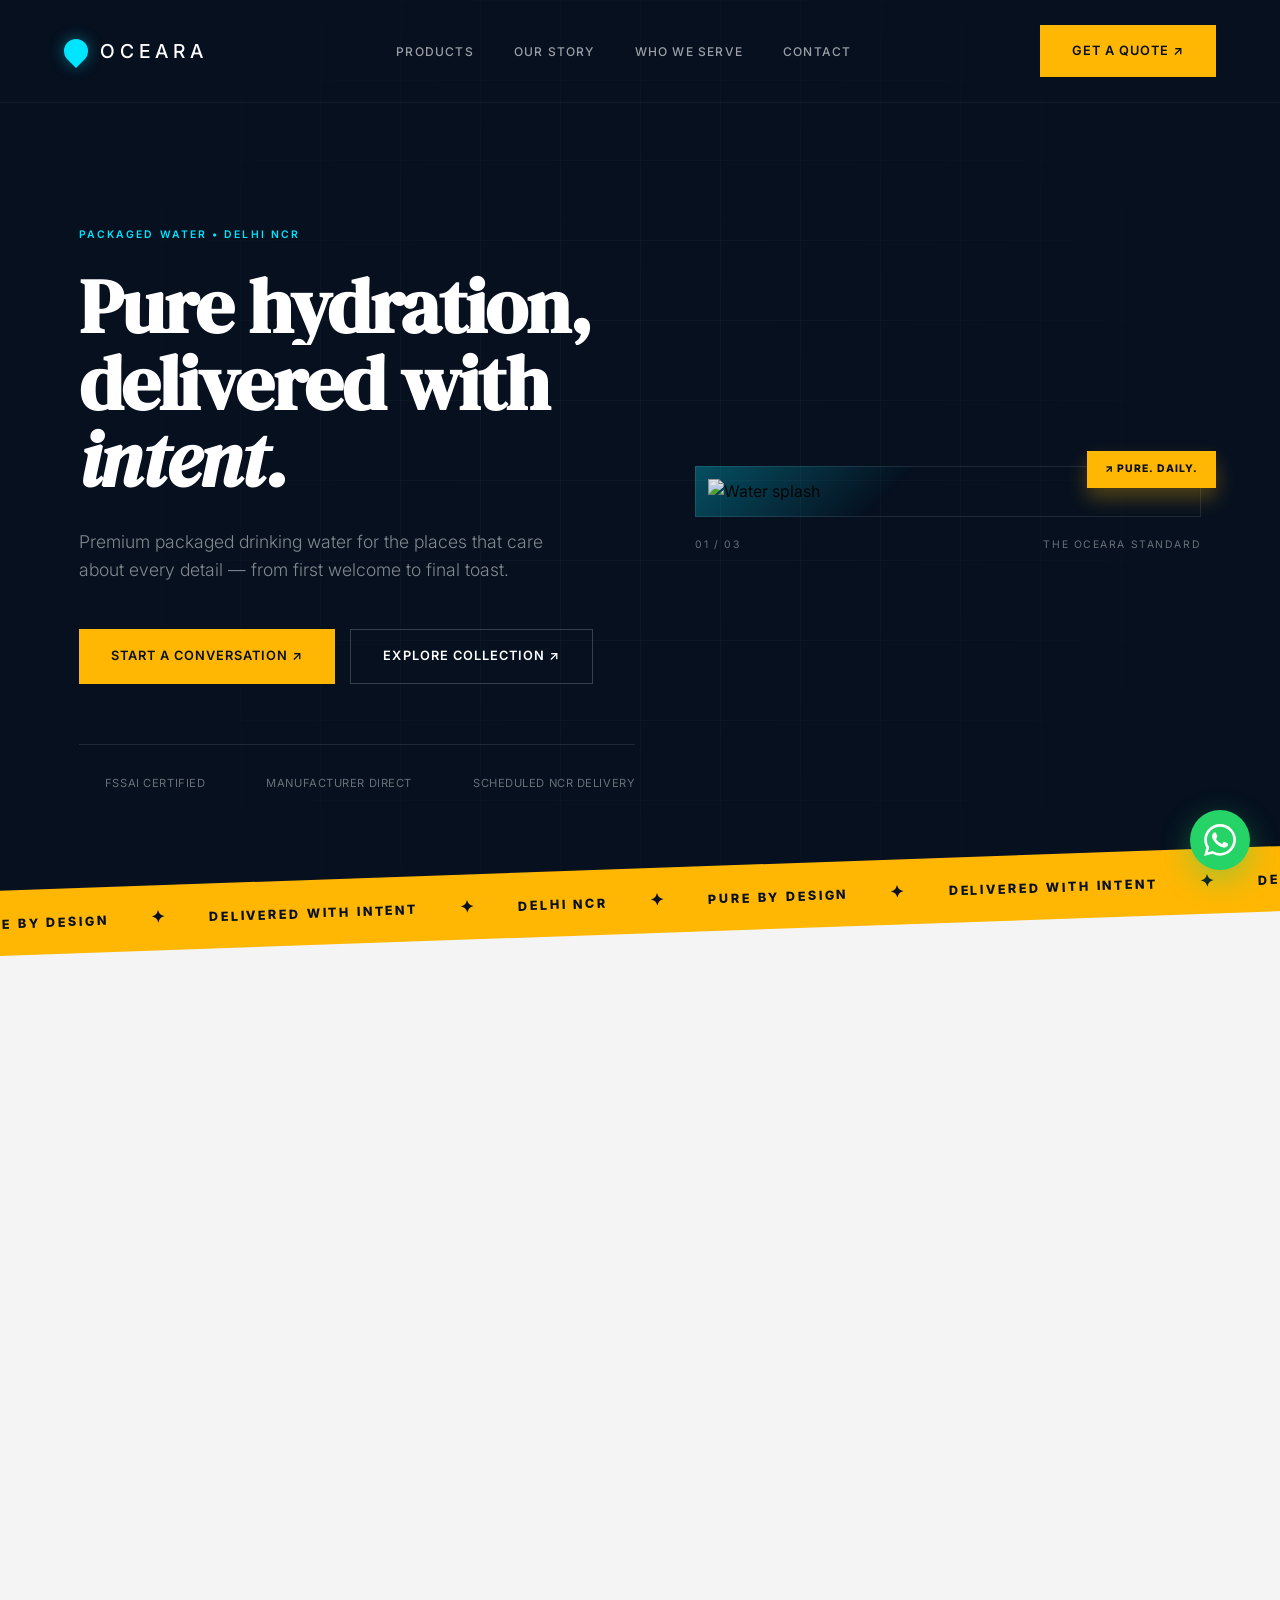
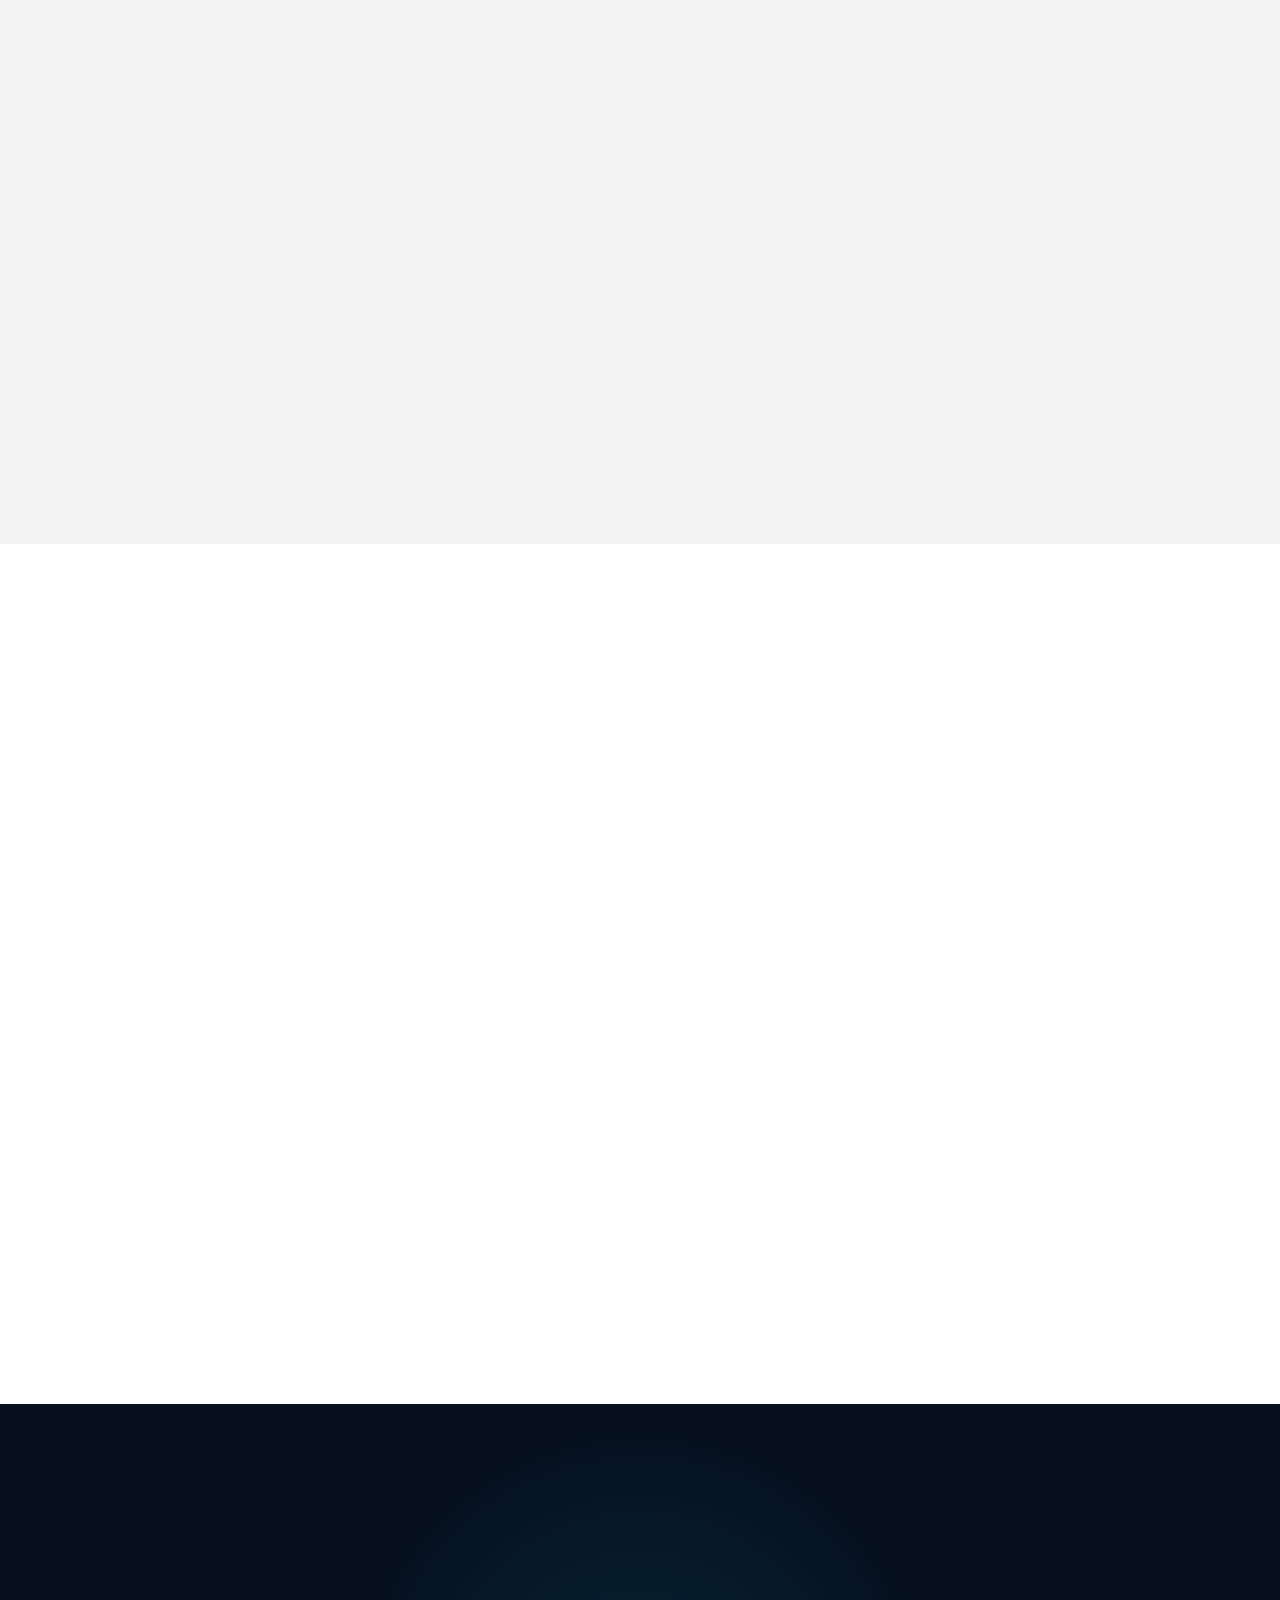
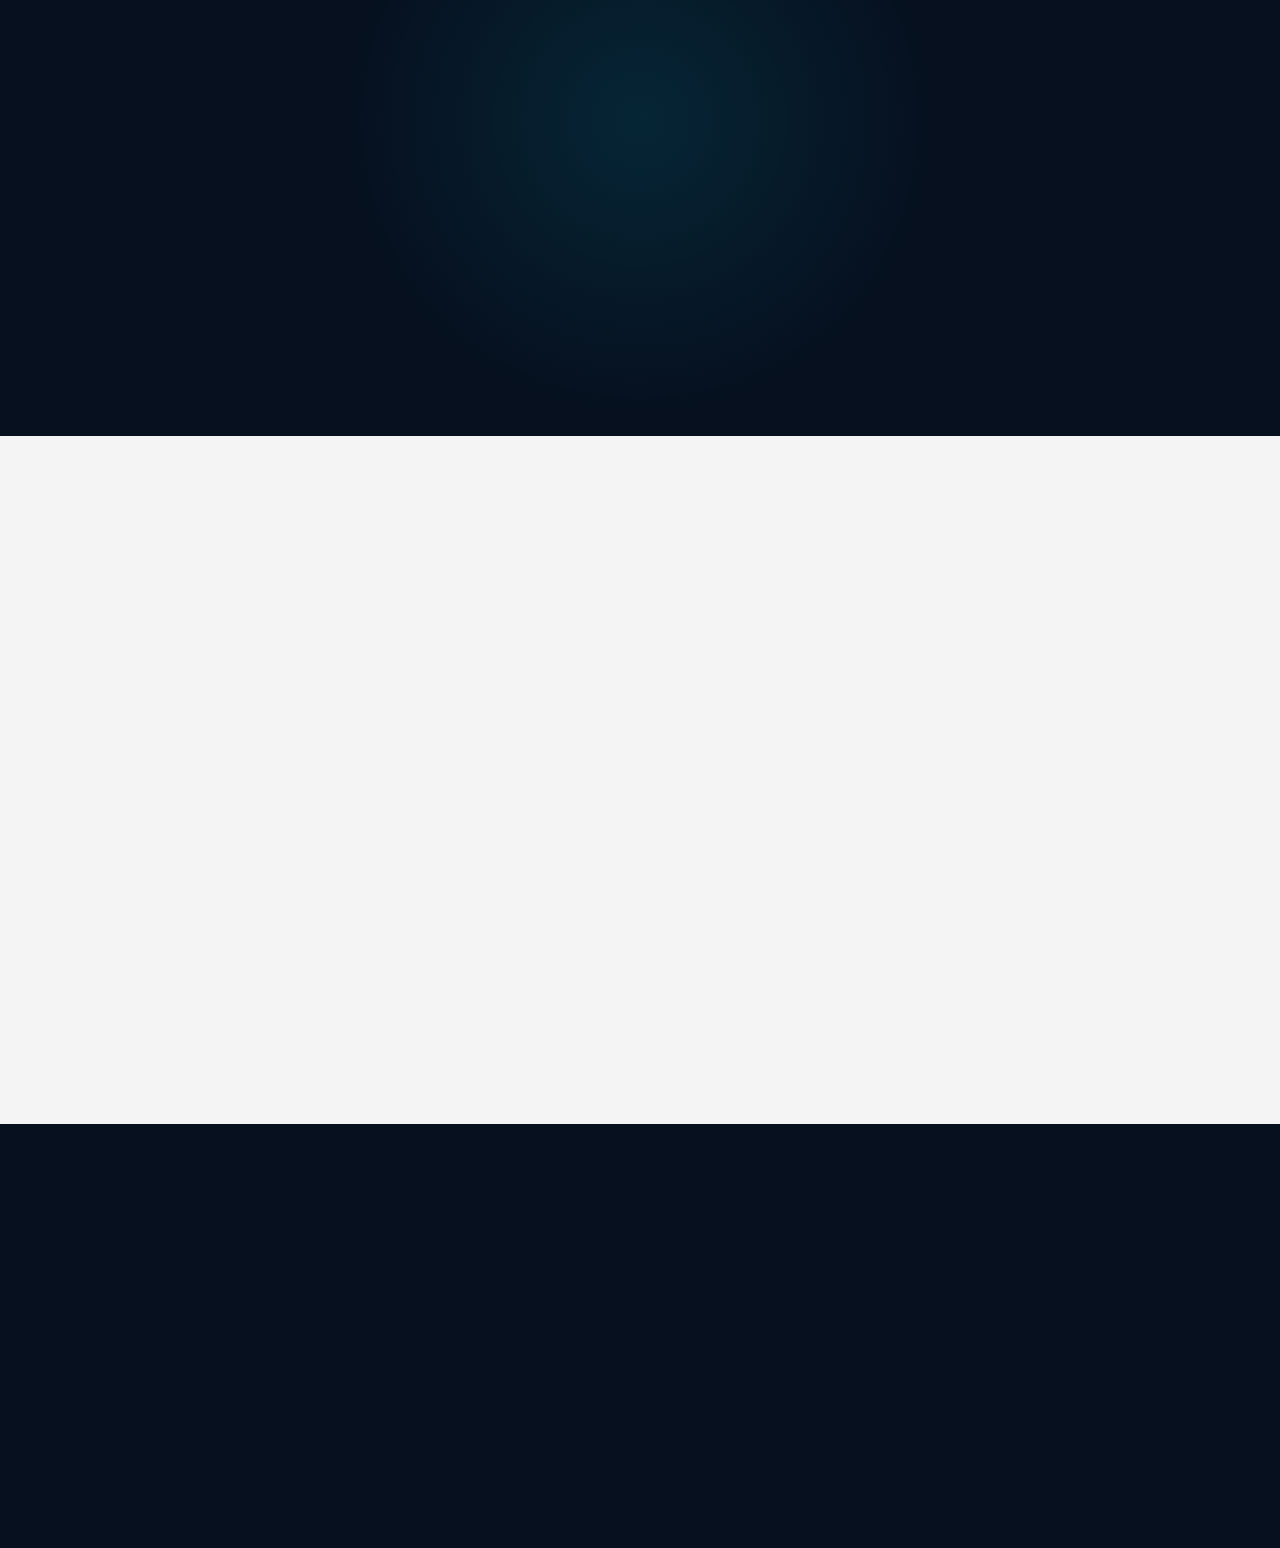
==== commit be1c5497: "commit" ====
--- a/index.html
+++ b/index.html
@@ -2,1888 +2,1516 @@
 <html lang="en">
   <head>
     <meta charset="UTF-8" />
-    <meta
-      name="viewport"
-      content="width=device-width, initial-scale=1, viewport-fit=cover"
-    />
-    <meta name="theme-color" content="#071b42" />
-    <title>
-      AquaDrop | Reliable Packaged Drinking Water Supply for Businesses
-    </title>
-    <meta
-      name="description"
-      content="AquaDrop supplies packaged drinking water to offices, hotels, restaurants, events and retailers. Request a quote for bulk or recurring supply."
-    />
-    <meta property="og:site_name" content="AquaDrop" />
-    <meta
-      property="og:title"
-      content="AquaDrop | Reliable Packaged Drinking Water Supply for Businesses"
-    />
-    <meta
-      property="og:description"
-      content="Packaged drinking water supply enquiries for offices, hotels, restaurants, events and businesses."
-    />
-    <meta property="og:type" content="website" />
-    <meta name="twitter:card" content="summary_large_image" />
-    <!-- ✏️ Add your real og:image (1200x630) and canonical URL when the domain is ready:
-    <meta property="og:image" content="https://your-domain.com/assets/img/og.jpg" />
-    <link rel="canonical" href="https://your-domain.com/" /> -->
-    <link
-      rel="icon"
-      href="data:image/svg+xml,%3Csvg xmlns='http://www.w3.org/2000/svg' viewBox='0 0 64 64'%3E%3Crect width='64' height='64' rx='14' fill='%23071b42'/%3E%3Cpath d='M32 10C32 10 17 28 17 38a15 15 0 0 0 30 0C47 28 32 10 32 10z' fill='%2322d3ee'/%3E%3C/svg%3E"
-    />
-    <script type="application/ld+json">
-      {
-        "@context": "https://schema.org",
-        "@type": "Organization",
-        "name": "AquaDrop",
-        "description": "Packaged drinking water supply for offices, hotels, restaurants, events and retailers.",
-        "areaServed": "IN"
-      }
-    </script>
+    <meta name="viewport" content="width=device-width, initial-scale=1.0" />
+    <title>OCEARA | Pure Hydration, Delivered with Intent</title>
     <link rel="preconnect" href="https://fonts.googleapis.com" />
     <link rel="preconnect" href="https://fonts.gstatic.com" crossorigin />
     <link
-      href="https://fonts.googleapis.com/css2?family=Manrope:wght@500;600;700;800&family=Inter:wght@400;500;600&display=swap"
+      href="https://fonts.googleapis.com/css2?family=DM+Serif+Display:ital@0;1&family=Inter:wght@300;400;500;600&display=swap"
       rel="stylesheet"
     />
-    <script src="https://cdn.tailwindcss.com"></script>
-    <script src="https://unpkg.com/lucide@0.383.0/dist/umd/lucide.min.js"></script>
-    <link rel="stylesheet" href="assets/css/style.css" />
-    <noscript>
-      <style>
-        .rv {
-          opacity: 1 !important;
-          transform: none !important;
-        }
-      </style>
-    </noscript>
+    <script src="https://unpkg.com/lucide@latest"></script>
     <style>
-      /* ===== Home-only enhancements (safe to move into style.css) ===== */
+      /* --- CSS VARIABLES & RESET --- */
       :root {
-        --brand: #071b42;
-        --brand-2: #0b5fd6;
-        --cyan: #22d3ee;
-        --ease: cubic-bezier(0.22, 0.61, 0.36, 1);
+        --navy: #06101f;
+        --navy-light: #0a192f;
+        --cyan: #00e5ff; /* Brighter cyan */
+        --yellow: #ffb703;
+        --bg-offwhite: #f4f4f4;
+        --text-dark: #111;
+        --text-light: #666;
+        --serif: "DM Serif Display", serif;
+        --sans: "Inter", sans-serif;
+        --ease-out: cubic-bezier(0.16, 1, 0.3, 1);
+      }
+
+      * {
+        margin: 0;
+        padding: 0;
+        box-sizing: border-box;
       }
 
       html {
         scroll-behavior: smooth;
-        scroll-padding-top: 88px;
-      }
-
-      /* Fluid section rhythm */
-      .sec {
-        padding-block: clamp(3.5rem, 7vw, 6rem);
-      }
-
-      /* Accessibility */
-      .skip-link {
+      }
+
+      body {
+        font-family: var(--sans);
+        background-color: var(--bg-offwhite);
+        color: var(--text-dark);
+        overflow-x: hidden;
+        line-height: 1.6;
+        -webkit-font-smoothing: antialiased;
+      }
+
+      a {
+        text-decoration: none;
+        color: inherit;
+      }
+      ul {
+        list-style: none;
+      }
+
+      /* Custom Cursor (Desktop Only) */
+      .cursor-dot,
+      .cursor-outline {
         position: fixed;
-        left: 12px;
-        top: 12px;
+        top: 0;
+        left: 0;
+        transform: translate(-50%, -50%);
+        border-radius: 50%;
+        z-index: 9999;
+        pointer-events: none;
         opacity: 0;
-        pointer-events: none;
-        transform: translateY(-16px);
+        transition: opacity 0.3s ease;
+      }
+      .cursor-dot {
+        width: 8px;
+        height: 8px;
+        background-color: var(--cyan);
+      }
+      .cursor-outline {
+        width: 40px;
+        height: 40px;
+        border: 1px solid rgba(0, 229, 255, 0.5);
+        transition:
+          width 0.2s,
+          height 0.2s,
+          opacity 0.3s;
+      }
+      body:hover .cursor-dot,
+      body:hover .cursor-outline {
+        opacity: 1;
+      }
+
+      @media (max-width: 1024px) {
+        .cursor-dot,
+        .cursor-outline {
+          display: none;
+        }
+      }
+
+      /* --- UTILITIES --- */
+      .container {
+        max-width: 1440px;
+        margin: 0 auto;
+        padding: 0 5%;
+      }
+      .section-padding {
+        padding: 140px 0;
+      }
+
+      .eyebrow {
+        font-size: 0.65rem;
+        text-transform: uppercase;
+        letter-spacing: 0.2em;
+        font-weight: 600;
+        color: var(--cyan);
+        margin-bottom: 1.5rem;
+        display: block;
+      }
+      .eyebrow.dark {
+        color: var(--text-light);
+      }
+
+      .heading-serif {
+        font-family: var(--serif);
+        font-size: clamp(2.5rem, 5vw, 4rem);
+        line-height: 1.1;
+        font-weight: 400;
+        color: var(--text-dark);
+      }
+      .heading-serif em {
+        color: var(--cyan);
+        font-style: italic;
+      }
+
+      /* Magnetic Button Base */
+      .btn {
+        display: inline-flex;
+        align-items: center;
+        gap: 10px;
+        padding: 16px 32px;
+        font-size: 0.8rem;
+        font-weight: 600;
+        text-transform: uppercase;
+        letter-spacing: 0.08em;
+        cursor: pointer;
+        border: none;
+        position: relative;
+        overflow: hidden;
+        transition:
+          background 0.3s,
+          color 0.3s;
+      }
+
+      .btn-yellow {
+        background-color: var(--yellow);
+        color: var(--navy);
+      }
+      .btn-yellow:hover {
+        background-color: #ffa200;
+      }
+
+      .btn-outline {
+        background: transparent;
+        border: 1px solid rgba(255, 255, 255, 0.2);
+        color: white;
+      }
+      .btn-outline:hover {
+        background: rgba(255, 255, 255, 0.1);
+        border-color: white;
+      }
+
+      .btn-white {
+        background-color: white;
+        color: var(--navy);
+      }
+      .btn-white:hover {
+        background-color: #e0e0e0;
+      }
+
+      /* --- NAVBAR --- */
+      nav {
+        position: fixed; /* Fixed for better UX */
+        top: 0;
+        left: 0;
+        width: 100%;
+        padding: 25px 0;
         z-index: 100;
-        background: #fff;
-        color: var(--brand);
-        font-weight: 700;
-        padding: 0.6rem 1rem;
-        border-radius: 0.75rem;
-        box-shadow: 0 10px 30px -10px rgba(0, 0, 0, 0.4);
-        transition:
-          opacity 0.2s,
-          transform 0.2s;
-      }
-      .skip-link:focus {
-        opacity: 1;
-        pointer-events: auto;
-        transform: none;
-      }
-      :focus-visible {
-        outline: 3px solid var(--cyan);
-        outline-offset: 2px;
-      }
-
-      /* Scroll progress */
-      #progress {
-        position: fixed;
-        inset: 0 0 auto 0;
-        height: 3px;
-        z-index: 90;
-        transform-origin: left;
-        transform: scaleX(0);
-        background: linear-gradient(90deg, var(--brand-2), var(--cyan));
-        pointer-events: none;
-      }
-
-      /* Hero background */
-      .hero-mesh {
-        background:
-          radial-gradient(
-            ellipse 80% 60% at 18% 0%,
-            rgba(11, 95, 214, 0.38),
-            transparent 60%
-          ),
-          radial-gradient(
-            ellipse 70% 60% at 92% 100%,
-            rgba(34, 211, 238, 0.2),
-            transparent 60%
-          ),
-          var(--brand);
-      }
-      .hero-grid {
-        background-image:
-          linear-gradient(rgba(255, 255, 255, 0.045) 1px, transparent 1px),
-          linear-gradient(
-            90deg,
-            rgba(255, 255, 255, 0.045) 1px,
-            transparent 1px
-          );
-        background-size: 56px 56px;
-        -webkit-mask-image: radial-gradient(
-          ellipse 75% 70% at 50% 38%,
-          #000 30%,
-          transparent 78%
-        );
-        mask-image: radial-gradient(
-          ellipse 75% 70% at 50% 38%,
-          #000 30%,
-          transparent 78%
-        );
-      }
-      .hero-glow {
+        transition: all 0.4s var(--ease-out);
+        border-bottom: 1px solid rgba(255, 255, 255, 0.05);
+      }
+      nav.scrolled {
+        background: rgba(6, 16, 31, 0.9);
+        backdrop-filter: blur(20px);
+        padding: 15px 0;
+        border-bottom: 1px solid rgba(255, 255, 255, 0.1);
+      }
+
+      .nav-inner {
+        display: flex;
+        justify-content: space-between;
+        align-items: center;
+      }
+
+      .logo {
+        display: flex;
+        align-items: center;
+        gap: 12px;
+        color: white;
+        font-size: 1.2rem;
+        letter-spacing: 0.25em;
+        font-weight: 500;
+      }
+      .logo-icon {
+        width: 24px;
+        height: 24px;
+        background-color: var(--cyan);
+        border-radius: 50% 50% 50% 0;
+        transform: rotate(-45deg);
+        display: inline-block;
+        box-shadow: 0 0 15px rgba(0, 229, 255, 0.4);
+      }
+
+      .nav-links {
+        display: flex;
+        gap: 40px;
+      }
+      .nav-links a {
+        color: rgba(255, 255, 255, 0.6);
+        font-size: 0.75rem;
+        text-transform: uppercase;
+        letter-spacing: 0.1em;
+        font-weight: 500;
+        transition: color 0.3s;
+        position: relative;
+      }
+      .nav-links a::after {
+        content: "";
         position: absolute;
-        border-radius: 9999px;
-        filter: blur(80px);
-        pointer-events: none;
-        animation: floaty 12s var(--ease) infinite alternate;
-      }
-      @keyframes floaty {
-        from {
-          transform: translate3d(0, 0, 0);
-        }
-        to {
-          transform: translate3d(0, -24px, 0);
-        }
-      }
-
-      /* Rising bubbles */
-      .bubbles {
+        bottom: -5px;
+        left: 0;
+        width: 0;
+        height: 1px;
+        background: var(--cyan);
+        transition: width 0.3s var(--ease-out);
+      }
+      .nav-links a:hover {
+        color: white;
+      }
+      .nav-links a:hover::after {
+        width: 100%;
+      }
+
+      /* --- HERO SECTION --- */
+      .hero {
+        background-color: var(--navy);
+        min-height: 100vh;
+        display: flex;
+        align-items: center;
+        padding-top: 120px;
+        position: relative;
+        overflow: hidden;
+      }
+
+      /* Subtle animated background grid */
+      .hero-bg-grid {
         position: absolute;
         inset: 0;
+        background-image:
+          linear-gradient(rgba(255, 255, 255, 0.03) 1px, transparent 1px),
+          linear-gradient(90deg, rgba(255, 255, 255, 0.03) 1px, transparent 1px);
+        background-size: 80px 80px;
+        mask-image: radial-gradient(
+          circle at center,
+          black 20%,
+          transparent 80%
+        );
+        -webkit-mask-image: radial-gradient(
+          circle at center,
+          black 20%,
+          transparent 80%
+        );
+        z-index: 0;
+      }
+
+      .hero-grid {
+        display: grid;
+        grid-template-columns: 1.1fr 1fr;
+        gap: 60px;
+        align-items: center;
+        position: relative;
+        z-index: 2;
+      }
+
+      .hero-content h1 {
+        font-family: var(--serif);
+        font-size: clamp(3.5rem, 6vw, 5.5rem);
+        line-height: 1;
+        color: white;
+        margin-bottom: 30px;
+        letter-spacing: -0.02em;
+      }
+
+      /* Text Reveal Animation CSS */
+      .reveal-text {
         overflow: hidden;
+        display: block;
+      }
+      .reveal-text > span {
+        display: block;
+        transform: translateY(100%);
+        animation: revealUp 1s var(--ease-out) forwards;
+      }
+      .delay-1 {
+        animation-delay: 0.1s;
+      }
+      .delay-2 {
+        animation-delay: 0.2s;
+      }
+      .delay-3 {
+        animation-delay: 0.3s;
+      }
+      @keyframes revealUp {
+        to {
+          transform: translateY(0);
+        }
+      }
+
+      .hero-content p {
+        color: rgba(255, 255, 255, 0.5);
+        font-size: 1.1rem;
+        max-width: 480px;
+        margin-bottom: 45px;
+        font-weight: 300;
+        opacity: 0;
+        animation: fadeIn 1s 0.6s forwards;
+      }
+      @keyframes fadeIn {
+        to {
+          opacity: 1;
+        }
+      }
+
+      .hero-buttons {
+        display: flex;
+        gap: 15px;
+        margin-bottom: 60px;
+        opacity: 0;
+        animation: fadeIn 1s 0.8s forwards;
+      }
+
+      .hero-trust {
+        display: flex;
+        gap: 35px;
+        border-top: 1px solid rgba(255, 255, 255, 0.1);
+        padding-top: 30px;
+        opacity: 0;
+        animation: fadeIn 1s 1s forwards;
+      }
+      .trust-item {
+        display: flex;
+        align-items: center;
+        gap: 10px;
+        color: rgba(255, 255, 255, 0.4);
+        font-size: 0.7rem;
+        text-transform: uppercase;
+        letter-spacing: 0.05em;
+      }
+      .trust-item i {
+        color: var(--cyan);
+        width: 16px;
+        height: 16px;
+      }
+
+      /* Hero Image with Parallax */
+      .hero-image-wrapper {
+        position: relative;
+        perspective: 1000px;
+      }
+
+      .hero-image-frame {
+        border: 1px solid rgba(255, 255, 255, 0.1);
+        padding: 12px;
+        position: relative;
+        transform-style: preserve-3d;
+        transition: transform 0.1s; /* For JS tilt */
+      }
+      .hero-image-frame::before {
+        content: "";
+        position: absolute;
+        inset: -1px;
+        background: linear-gradient(
+          135deg,
+          rgba(0, 229, 255, 0.3),
+          transparent 40%
+        );
+        z-index: -1;
         pointer-events: none;
       }
-      .bubble {
+
+      .hero-image-frame img {
+        width: 100%;
+        height: auto;
+        display: block;
+        filter: contrast(1.1) brightness(0.9);
+      }
+
+      .badge-yellow {
         position: absolute;
-        bottom: -60px;
-        left: var(--x);
-        width: var(--s);
-        height: var(--s);
-        border-radius: 9999px;
-        border: 1px solid rgba(255, 255, 255, 0.22);
-        background: radial-gradient(
-          circle at 30% 30%,
-          rgba(255, 255, 255, 0.35),
-          rgba(255, 255, 255, 0.03) 62%
-        );
-        opacity: 0;
-        animation: rise var(--t) linear var(--d) infinite;
-      }
-      @keyframes rise {
+        top: -15px;
+        right: -15px;
+        background-color: var(--yellow);
+        color: var(--navy);
+        padding: 10px 18px;
+        font-size: 0.65rem;
+        font-weight: 800;
+        text-transform: uppercase;
+        letter-spacing: 0.1em;
+        z-index: 2;
+        box-shadow: 0 10px 20px rgba(255, 183, 3, 0.3);
+      }
+
+      .hero-image-footer {
+        display: flex;
+        justify-content: space-between;
+        margin-top: 20px;
+        color: rgba(255, 255, 255, 0.4);
+        font-size: 0.65rem;
+        text-transform: uppercase;
+        letter-spacing: 0.15em;
+      }
+
+      /* --- MARQUEE --- */
+      .marquee-wrapper {
+        background-color: var(--yellow);
+        padding: 18px 0;
+        overflow: hidden;
+        white-space: nowrap;
+        display: flex;
+        transform: rotate(-2deg) scale(1.05); /* Slight tilt for edgy look */
+        position: relative;
+        z-index: 10;
+        margin-top: -30px; /* Overlap hero slightly */
+      }
+      .marquee-content {
+        display: flex;
+        gap: 40px;
+        animation: scroll-marquee 25s linear infinite;
+        font-size: 0.75rem;
+        font-weight: 800;
+        color: var(--navy);
+        text-transform: uppercase;
+        letter-spacing: 0.2em;
+      }
+      .marquee-content span::after {
+        content: "✦";
+        margin-left: 40px;
+        font-size: 1rem;
+      }
+      @keyframes scroll-marquee {
         0% {
-          transform: translate3d(0, 0, 0);
-          opacity: 0;
-        }
-        12% {
-          opacity: 0.85;
-        }
-        50% {
-          transform: translate3d(14px, -380px, 0);
-        }
-        90% {
-          opacity: 0.5;
+          transform: translateX(0);
         }
         100% {
-          transform: translate3d(-10px, -820px, 0);
-          opacity: 0;
-        }
-      }
-
-      /* Glass card */
-      .glass-panel {
-        background: rgba(255, 255, 255, 0.06);
-        -webkit-backdrop-filter: blur(16px) saturate(140%);
-        backdrop-filter: blur(16px) saturate(140%);
-        border: 1px solid rgba(255, 255, 255, 0.14);
-        box-shadow: inset 0 1px 0 rgba(255, 255, 255, 0.12);
-      }
-
-      /* Fluid headline */
-      .hero-title {
-        font-size: clamp(2.15rem, 6.2vw, 4.1rem);
-        line-height: 1.05;
-        letter-spacing: -0.03em;
-      }
-      .hero-title .shine {
-        background-size: 220% auto;
-        animation: shine 7s linear infinite;
-      }
-      @keyframes shine {
-        to {
-          background-position: 220% center;
-        }
-      }
-      .hero-sub {
-        font-size: clamp(1rem, 1.6vw, 1.125rem);
-      }
-
-      /* Counters */
-      .stat-num {
-        font-variant-numeric: tabular-nums;
-      }
-      .stat-cell + .stat-cell {
+          transform: translateX(-50%);
+        }
+      }
+
+      /* --- THE COLLECTION --- */
+      .collection {
+        background-color: var(--bg-offwhite);
         position: relative;
       }
-      @media (min-width: 768px) {
-        .stat-cell + .stat-cell::before {
-          content: "";
-          position: absolute;
-          left: -12px;
-          top: 8%;
-          bottom: 8%;
-          width: 1px;
-          background: rgba(255, 255, 255, 0.1);
-        }
-      }
-
-      /* Industry marquee */
-      .marquee {
+
+      .collection-header {
+        display: flex;
+        justify-content: space-between;
+        align-items: flex-end;
+        margin-bottom: 70px;
+      }
+      .collection-header-left {
+        max-width: 600px;
+      }
+      .collection-header p {
+        color: var(--text-light);
+        margin-top: 20px;
+        font-size: 1.05rem;
+      }
+
+      .link-arrow {
+        display: inline-flex;
+        align-items: center;
+        gap: 8px;
+        font-size: 0.75rem;
+        font-weight: 700;
+        text-transform: uppercase;
+        letter-spacing: 0.1em;
+        border-bottom: 1px solid var(--text-dark);
+        padding-bottom: 6px;
+        transition: all 0.3s;
+      }
+      .link-arrow:hover {
+        color: var(--cyan);
+        border-color: var(--cyan);
+        gap: 12px;
+      }
+
+      .product-grid {
+        display: grid;
+        grid-template-columns: repeat(3, 1fr);
+        gap: 30px;
+      }
+
+      /* 3D Tilt Card */
+      .product-card {
+        background: #fff;
+        border: 1px solid rgba(0, 0, 0, 0.05);
+        transition: box-shadow 0.4s ease;
+        transform-style: preserve-3d;
+      }
+      .product-card:hover {
+        box-shadow: 0 30px 60px rgba(0, 0, 0, 0.08);
+      }
+
+      .product-img {
+        position: relative;
+        height: 350px;
         overflow: hidden;
-        -webkit-mask-image: linear-gradient(
-          90deg,
-          transparent,
-          #000 8%,
-          #000 92%,
-          transparent
-        );
-        mask-image: linear-gradient(
-          90deg,
-          transparent,
-          #000 8%,
-          #000 92%,
-          transparent
-        );
-      }
-      .marquee-track {
-        display: flex;
-        width: max-content;
-        gap: 0.75rem;
-        animation: marquee 38s linear infinite;
-      }
-      .marquee:hover .marquee-track {
-        animation-play-state: paused;
-      }
-      @keyframes marquee {
-        to {
-          transform: translateX(calc(-50% - 0.375rem));
-        }
-      }
-
-      /* Products: skeleton while JS renders, soft hover */
-      #products-grid:empty {
-        min-height: 260px;
-        border-radius: 1rem;
-        background: linear-gradient(
-          100deg,
-          #f1f5f9 30%,
-          #e2e8f0 50%,
-          #f1f5f9 70%
-        );
-        background-size: 200% 100%;
-        animation: skel 1.4s linear infinite;
-      }
-      @keyframes skel {
-        to {
-          background-position: -200% 0;
-        }
-      }
-      #products-grid > * {
-        transition:
-          transform 0.35s var(--ease),
-          box-shadow 0.35s var(--ease);
-      }
-      #products-grid > *:hover {
-        transform: translateY(-5px);
-        box-shadow: 0 24px 48px -24px rgba(7, 27, 66, 0.3);
-      }
-
-      /* Who we serve */
+        background-color: #e9e9e9;
+      }
+      .product-img img {
+        width: 100%;
+        height: 100%;
+        object-fit: cover;
+        transition: transform 0.8s var(--ease-out);
+      }
+      .product-card:hover .product-img img {
+        transform: scale(1.08);
+      }
+
+      .product-tag {
+        position: absolute;
+        top: 20px;
+        left: 20px;
+        background-color: var(--yellow);
+        color: var(--navy);
+        padding: 5px 12px;
+        font-size: 0.65rem;
+        font-weight: 800;
+        text-transform: uppercase;
+        letter-spacing: 0.1em;
+        box-shadow: 0 5px 15px rgba(0, 0, 0, 0.1);
+      }
+
+      .product-info {
+        padding: 30px;
+        transform: translateZ(20px);
+      } /* 3D pop */
+
+      .product-info h3 {
+        font-family: var(--serif);
+        font-size: 2rem;
+        font-weight: 400;
+        margin: 10px 0 5px;
+      }
+      .product-info .desc {
+        font-size: 0.85rem;
+        color: var(--text-light);
+        margin-bottom: 25px;
+      }
+
+      .product-bottom {
+        display: flex;
+        justify-content: space-between;
+        align-items: center;
+        border-top: 1px solid #eee;
+        padding-top: 20px;
+      }
+
+      .price {
+        font-size: 1.2rem;
+        font-weight: 600;
+        color: var(--text-dark);
+      }
+      .price span {
+        font-size: 0.8rem;
+        color: var(--text-light);
+        font-weight: 400;
+      }
+
+      .circle-btn {
+        width: 45px;
+        height: 45px;
+        border-radius: 50%;
+        border: 1px solid #ddd;
+        display: flex;
+        align-items: center;
+        justify-content: center;
+        transition: all 0.4s var(--ease-out);
+      }
+      .circle-btn i {
+        width: 18px;
+        height: 18px;
+        color: var(--text-dark);
+        transition: color 0.3s;
+      }
+
+      .product-card:hover .circle-btn {
+        background: var(--navy);
+        border-color: var(--navy);
+        transform: rotate(45deg);
+      }
+      .product-card:hover .circle-btn i {
+        color: white;
+      }
+
+      /* --- WHO WE SERVE --- */
+      .serve {
+        background-color: #fff;
+      }
+      .serve-grid {
+        display: grid;
+        grid-template-columns: 1fr 1.5fr;
+        gap: 80px;
+        align-items: center;
+      }
+
+      .serve-left p {
+        color: var(--text-light);
+        margin-top: 20px;
+        max-width: 400px;
+        font-size: 1.05rem;
+      }
+
+      .serve-cards {
+        display: grid;
+        grid-template-columns: 1fr 1fr;
+        gap: 20px;
+        grid-template-rows: 280px 280px;
+      }
+
+      .serve-card {
+        position: relative;
+        overflow: hidden;
+        display: block;
+      }
+      .serve-card img {
+        width: 100%;
+        height: 100%;
+        object-fit: cover;
+        transition: transform 0.8s var(--ease-out);
+      }
+      .serve-card:hover img {
+        transform: scale(1.08);
+      }
       .serve-card::after {
         content: "";
         position: absolute;
         inset: 0;
-        border-radius: inherit;
-        box-shadow: inset 0 0 0 1px rgba(255, 255, 255, 0.12);
-        pointer-events: none;
-      }
-      .serve-card .go {
-        opacity: 0;
-        transform: translateY(6px);
-        transition:
-          opacity 0.3s var(--ease),
-          transform 0.3s var(--ease);
-      }
-      .serve-card:hover .go,
-      .serve-card:focus-visible .go {
-        opacity: 1;
-        transform: none;
-      }
-      @media (hover: none) {
-        .serve-card .go {
-          opacity: 1;
-          transform: none;
-        }
-      }
-
-      /* Process connector */
-      .process-line {
+        background: linear-gradient(
+          to top,
+          rgba(6, 16, 31, 0.95) 0%,
+          rgba(6, 16, 31, 0.3) 60%,
+          transparent 100%
+        );
+      }
+
+      .serve-card-content {
+        position: absolute;
+        bottom: 30px;
+        left: 30px;
+        z-index: 2;
+        color: white;
+        transform: translateY(10px);
+        transition: transform 0.4s;
+      }
+      .serve-card:hover .serve-card-content {
+        transform: translateY(0);
+      }
+
+      .serve-card-content h3 {
+        font-family: var(--serif);
+        font-size: 1.6rem;
+        font-weight: 400;
+        margin-bottom: 5px;
+      }
+      .serve-card-content p {
+        font-size: 0.8rem;
+        color: rgba(255, 255, 255, 0.6);
+      }
+
+      .serve-card.stat-card {
+        background-color: var(--navy-light);
+        padding: 40px;
+        display: flex;
+        flex-direction: column;
+        justify-content: center;
+        border: 1px solid rgba(255, 255, 255, 0.05);
+      }
+      .serve-card.stat-card::after {
+        display: none;
+      }
+
+      .stat-card h2 {
+        font-family: var(--serif);
+        font-size: 5rem;
+        color: var(--cyan);
+        line-height: 1;
+        margin-bottom: 10px;
+      }
+      .stat-card p {
+        color: rgba(255, 255, 255, 0.6);
+        font-size: 0.9rem;
+        margin-bottom: 25px;
+        line-height: 1.5;
+      }
+      .stat-card a {
+        color: var(--yellow);
+        font-size: 0.75rem;
+        text-transform: uppercase;
+        letter-spacing: 0.1em;
+        font-weight: 600;
+        display: inline-flex;
+        align-items: center;
+        gap: 8px;
+        transition: gap 0.3s;
+      }
+      .stat-card a:hover {
+        gap: 12px;
+      }
+
+      /* --- BIG STATEMENT CTA --- */
+      .statement {
+        background-color: var(--navy);
+        padding: 160px 0;
+        text-align: center;
         position: relative;
-      }
-      .process-line::before {
+        overflow: hidden;
+      }
+
+      /* Pulsing Glow behind text */
+      .statement::before {
         content: "";
         position: absolute;
-        top: 52px;
-        left: 17%;
-        right: 17%;
-        border-top: 2px dashed rgba(11, 95, 214, 0.28);
-        z-index: 0;
-      }
-      @media (max-width: 767px) {
-        .process-line::before {
+        top: 50%;
+        left: 50%;
+        transform: translate(-50%, -50%);
+        width: 600px;
+        height: 600px;
+        background: radial-gradient(
+          circle,
+          rgba(0, 229, 255, 0.1) 0%,
+          transparent 70%
+        );
+        border-radius: 50%;
+        pointer-events: none;
+      }
+
+      .statement h2 {
+        font-family: var(--serif);
+        font-size: clamp(3rem, 6vw, 5rem);
+        color: white;
+        line-height: 1.1;
+        margin-bottom: 50px;
+        position: relative;
+        z-index: 2;
+      }
+      .statement h2 em {
+        color: var(--cyan);
+        font-style: italic;
+      }
+
+      /* --- FAQ --- */
+      .faq {
+        background-color: var(--bg-offwhite);
+      }
+      .faq-grid {
+        display: grid;
+        grid-template-columns: 1fr 2fr;
+        gap: 100px;
+      }
+      .faq-left p {
+        color: var(--text-light);
+        margin-top: 20px;
+        font-size: 1.05rem;
+      }
+
+      .faq-item {
+        border-bottom: 1px solid rgba(0, 0, 0, 0.1);
+      }
+      .faq-question {
+        padding: 30px 0;
+        display: flex;
+        justify-content: space-between;
+        align-items: center;
+        cursor: pointer;
+        font-family: var(--serif);
+        font-size: 1.6rem;
+        color: var(--text-dark);
+        transition: color 0.3s;
+      }
+      .faq-question:hover {
+        color: var(--cyan);
+      }
+      .faq-question i {
+        transition: transform 0.4s var(--ease-out);
+        color: var(--text-light);
+        width: 24px;
+        height: 24px;
+      }
+
+      .faq-answer {
+        max-height: 0;
+        overflow: hidden;
+        transition: max-height 0.5s var(--ease-out);
+        color: var(--text-light);
+        font-size: 1rem;
+        line-height: 1.7;
+      }
+      .faq-answer-inner {
+        padding-bottom: 30px;
+      }
+      .faq-item.active .faq-answer {
+        max-height: 250px;
+      }
+      .faq-item.active .faq-question i {
+        transform: rotate(180deg);
+        color: var(--cyan);
+      }
+
+      /* --- FOOTER --- */
+      footer {
+        background-color: var(--navy);
+        color: white;
+        padding: 100px 0 40px;
+        position: relative;
+      }
+
+      .footer-grid {
+        display: grid;
+        grid-template-columns: 1.5fr 1fr 1fr;
+        gap: 60px;
+        margin-bottom: 80px;
+      }
+      .footer-brand .logo {
+        margin-bottom: 25px;
+      }
+      .footer-brand p {
+        color: rgba(255, 255, 255, 0.4);
+        font-size: 0.9rem;
+        max-width: 300px;
+      }
+
+      .footer-col h4 {
+        font-size: 0.7rem;
+        text-transform: uppercase;
+        letter-spacing: 0.2em;
+        color: var(--cyan);
+        margin-bottom: 30px;
+      }
+      .footer-col ul {
+        display: flex;
+        flex-direction: column;
+        gap: 15px;
+      }
+      .footer-col a {
+        color: rgba(255, 255, 255, 0.5);
+        font-size: 0.9rem;
+        transition: color 0.3s;
+        position: relative;
+      }
+      .footer-col a:hover {
+        color: white;
+      }
+
+      .footer-bottom {
+        border-top: 1px solid rgba(255, 255, 255, 0.08);
+        padding-top: 30px;
+        display: flex;
+        justify-content: space-between;
+        align-items: center;
+        color: rgba(255, 255, 255, 0.3);
+        font-size: 0.7rem;
+        text-transform: uppercase;
+        letter-spacing: 0.15em;
+      }
+      .footer-badges {
+        display: flex;
+        gap: 25px;
+      }
+
+      /* Floating WhatsApp */
+      .whatsapp-float {
+        position: fixed;
+        bottom: 30px;
+        right: 30px;
+        width: 60px;
+        height: 60px;
+        background-color: #25d366;
+        color: white;
+        border-radius: 50%;
+        display: flex;
+        align-items: center;
+        justify-content: center;
+        box-shadow: 0 10px 30px rgba(37, 211, 102, 0.4);
+        z-index: 1000;
+        transition: transform 0.3s var(--ease-out);
+      }
+      .whatsapp-float:hover {
+        transform: scale(1.1) rotate(10deg);
+      }
+      .whatsapp-float svg {
+        width: 32px;
+        height: 32px;
+        fill: white;
+      }
+
+      /* Scroll Reveal Classes */
+      .reveal {
+        opacity: 0;
+        transform: translateY(40px);
+        transition: all 1s var(--ease-out);
+      }
+      .reveal.active {
+        opacity: 1;
+        transform: translateY(0);
+      }
+
+      /* --- RESPONSIVE --- */
+      @media (max-width: 1024px) {
+        .hero-grid {
+          grid-template-columns: 1fr;
+          text-align: center;
+        }
+        .hero-content p {
+          margin: 0 auto 40px;
+        }
+        .hero-buttons,
+        .hero-trust {
+          justify-content: center;
+        }
+        .hero-image-wrapper {
+          margin-top: 40px;
+        }
+        .serve-grid {
+          grid-template-columns: 1fr;
+        }
+        .faq-grid {
+          grid-template-columns: 1fr;
+          gap: 40px;
+        }
+        .product-grid {
+          grid-template-columns: 1fr 1fr;
+        }
+        .footer-grid {
+          grid-template-columns: 1fr 1fr;
+        }
+        .collection-header {
+          flex-direction: column;
+          align-items: flex-start;
+          gap: 20px;
+        }
+      }
+
+      @media (max-width: 768px) {
+        .nav-links {
           display: none;
         }
-      }
-      .step-card {
-        transition:
-          transform 0.35s var(--ease),
-          box-shadow 0.35s var(--ease);
-      }
-      .step-card:hover {
-        transform: translateY(-5px);
-        box-shadow: 0 24px 48px -24px rgba(7, 27, 66, 0.28);
-      }
-
-      /* Estimator */
-      .est-bg {
-        background:
-          radial-gradient(
-            ellipse 55% 70% at 100% 0%,
-            rgba(34, 211, 238, 0.18),
-            transparent 60%
-          ),
-          radial-gradient(
-            ellipse 50% 70% at 0% 100%,
-            rgba(11, 95, 214, 0.4),
-            transparent 60%
-          ),
-          var(--brand);
-      }
-      .est-out {
-        background: linear-gradient(
-          145deg,
-          rgba(34, 211, 238, 0.16),
-          rgba(11, 95, 214, 0.18)
-        );
-        border: 1px solid rgba(34, 211, 238, 0.28);
-      }
-      .pulse-num {
-        animation: pulseNum 0.35s var(--ease);
-      }
-      @keyframes pulseNum {
-        from {
-          transform: scale(0.94);
-          opacity: 0.6;
-        }
-        to {
-          transform: none;
-          opacity: 1;
-        }
-      }
-      input[type="range"].est-range {
-        -webkit-appearance: none;
-        appearance: none;
-        height: 8px;
-        border-radius: 9999px;
-        background: linear-gradient(
-          90deg,
-          var(--cyan) var(--fill, 20%),
-          rgba(255, 255, 255, 0.18) var(--fill, 20%)
-        );
-        outline-offset: 6px;
-      }
-      input[type="range"].est-range::-webkit-slider-thumb {
-        -webkit-appearance: none;
-        height: 26px;
-        width: 26px;
-        border-radius: 9999px;
-        background: #fff;
-        border: 5px solid var(--brand-2);
-        box-shadow: 0 4px 14px rgba(0, 0, 0, 0.35);
-        cursor: grab;
-      }
-      input[type="range"].est-range::-moz-range-thumb {
-        height: 18px;
-        width: 18px;
-        border-radius: 9999px;
-        background: #fff;
-        border: 5px solid var(--brand-2);
-        box-shadow: 0 4px 14px rgba(0, 0, 0, 0.35);
-        cursor: grab;
-      }
-
-      /* Cards */
-      .testimonial-card {
-        background: linear-gradient(145deg, #ffffff, #f8fafc);
-        transition:
-          transform 0.35s var(--ease),
-          box-shadow 0.35s var(--ease);
-      }
-      .testimonial-card:hover {
-        transform: translateY(-4px);
-        box-shadow: 0 24px 48px -24px rgba(7, 27, 66, 0.28);
-      }
-      .why-item {
-        transition:
-          transform 0.3s var(--ease),
-          box-shadow 0.3s var(--ease),
-          border-color 0.3s;
-      }
-      .why-item:hover {
-        transform: translateY(-3px);
-        border-color: rgba(11, 95, 214, 0.35);
-        box-shadow: 0 16px 32px -20px rgba(7, 27, 66, 0.3);
-      }
-
-      /* CTA band */
-      .cta-band {
-        position: relative;
-        overflow: hidden;
-        background:
-          radial-gradient(
-            ellipse 60% 120% at 0% 50%,
-            rgba(11, 95, 214, 0.48),
-            transparent
-          ),
-          radial-gradient(
-            ellipse 50% 100% at 100% 50%,
-            rgba(34, 211, 238, 0.26),
-            transparent
-          ),
-          var(--brand);
-      }
-
-      /* FAQ */
-      .faq-item summary {
-        list-style: none;
-      }
-      .faq-item summary::-webkit-details-marker {
-        display: none;
-      }
-      .faq-icon {
-        transition: transform 0.28s var(--ease);
-      }
-      .faq-item[open] .faq-icon {
-        transform: rotate(45deg);
-      }
-      .faq-item[open] {
-        border-color: rgba(11, 95, 214, 0.35);
-      }
-
-      /* Scroll reveal (JS toggles .in) */
-      .rv {
-        opacity: 0;
-        transform: translateY(20px);
-        transition:
-          opacity 0.7s var(--ease),
-          transform 0.7s var(--ease);
-      }
-      .rv.in {
-        opacity: 1;
-        transform: none;
-      }
-
-      /* Mobile sticky CTA */
-      .mobile-cta {
-        transform: translateY(110%);
-        transition: transform 0.35s var(--ease);
-        padding-bottom: max(12px, env(safe-area-inset-bottom));
-      }
-      .mobile-cta.show {
-        transform: none;
-      }
-      @media (max-width: 767px) {
-        .whatsapp-float {
-          bottom: calc(86px + env(safe-area-inset-bottom)) !important;
-        }
-      }
-
-      /* Reduced motion */
-      @media (prefers-reduced-motion: reduce) {
-        html {
-          scroll-behavior: auto;
-        }
-        .rv {
-          opacity: 1 !important;
-          transform: none !important;
-          transition: none !important;
-        }
-        .hero-glow,
-        .bubble,
-        .marquee-track,
-        .hero-title .shine,
-        #products-grid:empty {
-          animation: none !important;
-        }
-        .bubble {
-          display: none;
-        }
-        .testimonial-card,
-        .step-card,
-        .why-item,
-        #products-grid > *,
-        .mobile-cta {
-          transition: none !important;
-        }
-      }
-
-      /* Prevent iOS tap highlight & smooth buttons */
-      .btn {
-        -webkit-tap-highlight-color: transparent;
-        will-change: transform;
-      }
-
-      /* Safe area for floating whatsapp */
-      .whatsapp-float {
-        bottom: max(20px, env(safe-area-inset-bottom));
+        .hero {
+          padding-top: 150px;
+        }
+        .product-grid {
+          grid-template-columns: 1fr;
+        }
+        .serve-cards {
+          grid-template-columns: 1fr;
+          grid-template-rows: auto;
+        }
+        .footer-grid {
+          grid-template-columns: 1fr;
+        }
+        .footer-bottom {
+          flex-direction: column;
+          gap: 20px;
+          text-align: center;
+        }
+        .marquee-wrapper {
+          transform: rotate(0) scale(1.1);
+          margin-top: 0;
+        }
       }
     </style>
   </head>
-  <body class="bg-white text-slate-800 antialiased overflow-x-hidden">
-    <a href="#main" class="skip-link">Skip to content</a>
-    <div id="progress" aria-hidden="true"></div>
-
-    <div id="site-header"></div>
-
-    <main id="main">
-      <!-- ================= HERO ================= -->
-      <section class="hero-mesh relative overflow-hidden text-white">
-        <div class="hero-grid absolute inset-0" aria-hidden="true"></div>
-        <div
-          class="hero-glow -left-24 top-1/3 h-72 w-72 bg-cyan-400/15"
-          aria-hidden="true"
-        ></div>
-        <div
-          class="hero-glow -right-20 bottom-0 h-80 w-80 bg-blue-500/20"
-          style="animation-delay: -6s"
-          aria-hidden="true"
-        ></div>
-        <div class="bubbles" aria-hidden="true">
-          <span class="bubble" style="--x:6%;--s:14px;--t:13s;--d:0s"></span>
-          <span class="bubble" style="--x:17%;--s:26px;--t:17s;--d:-4s"></span>
-          <span class="bubble" style="--x:31%;--s:10px;--t:11s;--d:-8s"></span>
-          <span class="bubble" style="--x:46%;--s:20px;--t:15s;--d:-2s"></span>
-          <span class="bubble" style="--x:58%;--s:12px;--t:12s;--d:-6s"></span>
-          <span class="bubble" style="--x:71%;--s:30px;--t:19s;--d:-10s"></span>
-          <span class="bubble" style="--x:83%;--s:16px;--t:14s;--d:-3s"></span>
-          <span class="bubble" style="--x:93%;--s:22px;--t:16s;--d:-9s"></span>
+  <body>
+    <!-- Custom Cursor -->
+    <div class="cursor-dot"></div>
+    <div class="cursor-outline"></div>
+
+    <!-- NAVBAR -->
+    <nav id="navbar">
+      <div class="container nav-inner">
+        <a href="#" class="logo">
+          <span class="logo-icon"></span>
+          OCEARA
+        </a>
+        <ul class="nav-links">
+          <li><a href="products.html">Products</a></li>
+          <li><a href="about.html">Our Story</a></li>
+          <li><a href="index.html#serve">Who We Serve</a></li>
+          <li><a href="contact.html">Contact</a></li>
+        </ul>
+        <a href="#contact" class="btn btn-yellow magnetic">Get a Quote ↗</a>
+      </div>
+    </nav>
+
+    <!-- HERO -->
+    <section class="hero">
+      <div class="hero-bg-grid"></div>
+      <div class="container hero-grid">
+        <div class="hero-content">
+          <span
+            class="eyebrow"
+            style="opacity: 0; animation: fadeIn 1s 0.2s forwards"
+            >Packaged Water • Delhi NCR</span
+          >
+          <h1>
+            <span class="reveal-text"
+              ><span class="delay-1">Pure hydration,</span></span
+            >
+            <span class="reveal-text"
+              ><span class="delay-2">delivered with</span></span
+            >
+            <span class="reveal-text"
+              ><span class="delay-3"><em>intent.</em></span></span
+            >
+          </h1>
+          <p>
+            Premium packaged drinking water for the places that care about every
+            detail — from first welcome to final toast.
+          </p>
+
+          <div class="hero-buttons">
+            <a href="#contact" class="btn btn-yellow magnetic"
+              >Start a conversation ↗</a
+            >
+            <a href="#collection" class="btn btn-outline magnetic"
+              >Explore collection ↗</a
+            >
+          </div>
+
+          <div class="hero-trust">
+            <div class="trust-item">
+              <i data-lucide="shield-check"></i> FSSAI certified
+            </div>
+            <div class="trust-item">
+              <i data-lucide="factory"></i> Manufacturer direct
+            </div>
+            <div class="trust-item">
+              <i data-lucide="truck"></i> Scheduled NCR delivery
+            </div>
+          </div>
         </div>
 
-        <div
-          class="relative mx-auto grid max-w-7xl items-center gap-12 px-5 pb-16 pt-14 sm:px-8 sm:pb-20 sm:pt-16 lg:grid-cols-12 lg:gap-10 lg:pb-28 lg:pt-24"
-        >
-          <!-- Copy -->
-          <div class="lg:col-span-7">
-            <div
-              class="inline-flex items-center gap-2 rounded-full border border-white/15 bg-white/5 px-4 py-1.5 text-[11px] font-bold tracking-wide text-cyan-200 backdrop-blur sm:text-xs"
-            >
-              <span class="relative flex h-2 w-2" aria-hidden="true">
-                <span
-                  class="absolute inline-flex h-full w-full animate-ping rounded-full bg-cyan-400 opacity-75"
-                ></span>
-                <span
-                  class="relative inline-flex h-2 w-2 rounded-full bg-cyan-400"
-                ></span>
-              </span>
-              Trusted by 500+ businesses across India
-            </div>
-
-            <h1 class="hero-title mt-6 max-w-2xl font-extrabold">
-              Reliable drinking water supply,
-              <span
-                class="shine bg-gradient-to-r from-cyan-300 via-blue-300 to-cyan-300 bg-clip-text text-transparent"
+        <div class="hero-image-wrapper">
+          <div class="badge-yellow">↗ Pure. Daily.</div>
+          <div class="hero-image-frame" id="tiltImage">
+            <img
+              src="https://images.unsplash.com/photo-1548839140-29a749e1cf4d?q=80&w=1000&auto=format&fit=crop"
+              alt="Water splash"
+            />
+          </div>
+          <div class="hero-image-footer">
+            <span>01 / 03</span>
+            <span>The Oceara Standard</span>
+          </div>
+        </div>
+      </div>
+    </section>
+
+    <!-- MARQUEE -->
+    <div class="marquee-wrapper">
+      <div class="marquee-content">
+        <span>Pure by design</span>
+        <span>Delivered with intent</span>
+        <span>Delhi NCR</span>
+        <span>Pure by design</span>
+        <span>Delivered with intent</span>
+        <span>Delhi NCR</span>
+        <span>Pure by design</span>
+        <span>Delivered with intent</span>
+        <span>Delhi NCR</span>
+        <span>Pure by design</span>
+        <span>Delivered with intent</span>
+        <span>Delhi NCR</span>
+      </div>
+    </div>
+
+    <!-- THE COLLECTION -->
+    <section class="collection section-padding" id="collection">
+      <div class="container">
+        <div class="collection-header reveal">
+          <div class="collection-header-left">
+            <span class="eyebrow dark">The Collection</span>
+            <h2 class="heading-serif">A considered size for every setting</h2>
+            <p>
+              Five formats, one uncompromising standard. Choose the right
+              silhouette for your guests, team or table.
+            </p>
+          </div>
+          <a href="#" class="link-arrow magnetic">View all products ↗</a>
+        </div>
+
+        <div class="product-grid">
+          <!-- 250ml -->
+          <div class="product-card reveal tilt-card">
+            <div class="product-img">
+              <img
+                src="https://images.unsplash.com/photo-1602143407151-7111542de6e8?q=80&w=800&auto=format&fit=crop"
+                alt="250ml Bottle"
+              />
+              <span class="product-tag">↗ 01</span>
+            </div>
+            <div class="product-info">
+              <span class="eyebrow dark" style="margin-bottom: 5px"
+                >Compact & Sleek</span
               >
-                built for business.
-              </span>
-            </h1>
-
-            <p class="hero-sub mt-6 max-w-xl leading-8 text-slate-300">
-              AquaDrop supplies packaged drinking water to offices, hotels,
-              restaurants, events and retailers — with flexible bottle sizes,
-              bulk quantities and scheduled delivery that fits your operation.
-            </p>
-
-            <div
-              class="mt-8 flex flex-col gap-3 sm:flex-row sm:flex-wrap sm:items-center"
-            >
-              <a
-                href="contact.html"
-                class="btn btn-primary group w-full !rounded-xl !px-7 !py-3.5 !text-[15px] shadow-lg shadow-blue-600/30 sm:w-auto"
+              <h3>250 ml</h3>
+              <p class="desc">Events, conferences, airlines</p>
+              <div class="product-bottom">
+                <div class="price">₹90 <span>/ box</span></div>
+                <a href="#contact" class="circle-btn"
+                  ><i data-lucide="arrow-up-right"></i
+                ></a>
+              </div>
+            </div>
+          </div>
+
+          <!-- 500ml -->
+          <div
+            class="product-card reveal tilt-card"
+            style="transition-delay: 0.1s"
+          >
+            <div class="product-img">
+              <img
+                src="https://bookmyrashan.com/cdn/shop/files/kinley-packaged-drinking-water-1-l-product-images-o490001790-p490001790-0-202203171141.webp?v=1751357496&width=1920"
+                alt="500ml Bottle"
+              />
+              <span class="product-tag">↗ 02</span>
+            </div>
+            <div class="product-info">
+              <span class="eyebrow dark" style="margin-bottom: 5px"
+                >Everyday Elegance</span
               >
-                Request a Business Quote
-                <i
-                  data-lucide="arrow-right"
-                  class="h-4 w-4 transition-transform duration-300 group-hover:translate-x-1"
-                ></i>
-              </a>
-              <a
-                href="products.html"
-                class="btn w-full !rounded-xl border border-white/25 bg-white/5 !px-7 !py-3.5 !text-[15px] font-semibold text-white backdrop-blur transition hover:bg-white/15 sm:w-auto"
+              <h3>500 ml</h3>
+              <p class="desc">Corporate offices, hotels, cafes</p>
+              <div class="product-bottom">
+                <div class="price">₹90 <span>/ box</span></div>
+                <a href="#contact" class="circle-btn"
+                  ><i data-lucide="arrow-up-right"></i
+                ></a>
+              </div>
+            </div>
+          </div>
+
+          <!-- 1L -->
+          <div
+            class="product-card reveal tilt-card"
+            style="transition-delay: 0.2s"
+          >
+            <div class="product-img">
+              <img
+                src="https://images.unsplash.com/photo-1523362628745-0c100150b504?q=80&w=800&auto=format&fit=crop"
+                alt="1L Bottle"
+              />
+              <span class="product-tag">↗ 03</span>
+            </div>
+            <div class="product-info">
+              <span class="eyebrow dark" style="margin-bottom: 5px"
+                >Dining Standard</span
               >
-                <i data-lucide="package-search" class="h-4 w-4"></i>
-                Browse Products
-              </a>
-            </div>
-
-            <!-- Trust row -->
-            <ul
-              class="mt-9 grid grid-cols-1 gap-3 text-sm text-slate-300 sm:flex sm:flex-wrap sm:items-center sm:gap-x-7"
-            >
-              <li class="inline-flex items-center gap-2">
-                <i
-                  data-lucide="shield-check"
-                  class="h-4 w-4 shrink-0 text-cyan-300"
-                ></i>
-                FSSAI-compliant supply
-              </li>
-              <li class="inline-flex items-center gap-2">
-                <i
-                  data-lucide="clock-4"
-                  class="h-4 w-4 shrink-0 text-cyan-300"
-                ></i>
-                Same-week delivery
-              </li>
-              <li class="inline-flex items-center gap-2">
-                <i
-                  data-lucide="headset"
-                  class="h-4 w-4 shrink-0 text-cyan-300"
-                ></i>
-                Dedicated account manager
-              </li>
-            </ul>
-          </div>
-
-          <!-- Glass quote panel -->
-          <div class="lg:col-span-5">
-            <div
-              class="glass-panel relative rounded-3xl p-6 shadow-2xl shadow-black/30 sm:p-8"
-            >
-              <div
-                class="pointer-events-none absolute -top-px left-8 right-8 h-px bg-gradient-to-r from-transparent via-cyan-300/70 to-transparent"
-                aria-hidden="true"
-              ></div>
-              <div class="flex items-start justify-between gap-4">
-                <div>
-                  <p class="eyebrow !text-cyan-300">Quick enquiry</p>
-                  <h2 class="mt-2 text-xl font-extrabold sm:text-2xl">
-                    Get a quote in 3 steps
-                  </h2>
-                </div>
-                <span
-                  class="grid h-11 w-11 shrink-0 place-items-center rounded-xl bg-cyan-400/15 text-cyan-300"
-                >
-                  <i data-lucide="droplets" class="h-5 w-5"></i>
-                </span>
+              <h3>1 Litre</h3>
+              <p class="desc">Fine dining, restaurants, boardrooms</p>
+              <div class="product-bottom">
+                <div class="price">₹75 <span>/ box</span></div>
+                <a href="#contact" class="circle-btn"
+                  ><i data-lucide="arrow-up-right"></i
+                ></a>
               </div>
-
-              <ol class="mt-6 space-y-4 text-sm">
-                <li class="flex gap-3">
-                  <span
-                    class="mt-0.5 grid h-7 w-7 shrink-0 place-items-center rounded-full bg-gradient-to-br from-blue-500 to-blue-700 text-xs font-extrabold text-white shadow-md shadow-blue-900/40"
-                    >1</span
-                  >
-                  <div>
-                    <p class="font-semibold text-white">
-                      Tell us your requirement
-                    </p>
-                    <p class="mt-0.5 text-slate-400">
-                      Bottle size, quantity &amp; location.
-                    </p>
-                  </div>
-                </li>
-                <li class="flex gap-3">
-                  <span
-                    class="mt-0.5 grid h-7 w-7 shrink-0 place-items-center rounded-full bg-gradient-to-br from-blue-500 to-blue-700 text-xs font-extrabold text-white shadow-md shadow-blue-900/40"
-                    >2</span
-                  >
-                  <div>
-                    <p class="font-semibold text-white">
-                      Receive a tailored quote
-                    </p>
-                    <p class="mt-0.5 text-slate-400">
-                      Pricing based on volume &amp; schedule.
-                    </p>
-                  </div>
-                </li>
-                <li class="flex gap-3">
-                  <span
-                    class="mt-0.5 grid h-7 w-7 shrink-0 place-items-center rounded-full bg-gradient-to-br from-blue-500 to-blue-700 text-xs font-extrabold text-white shadow-md shadow-blue-900/40"
-                    >3</span
-                  >
-                  <div>
-                    <p class="font-semibold text-white">Start your supply</p>
-                    <p class="mt-0.5 text-slate-400">
-                      One-time or recurring, on your terms.
-                    </p>
-                  </div>
-                </li>
-              </ol>
-
-              <a
-                href="contact.html"
-                class="btn btn-light mt-7 w-full !rounded-xl !py-3.5 !text-[15px]"
-              >
-                Start My Enquiry
-                <i data-lucide="arrow-up-right" class="h-4 w-4"></i>
-              </a>
-              <p
-                class="mt-3 flex items-center justify-center gap-1.5 text-center text-xs text-slate-400"
-              >
-                <i data-lucide="lock" class="h-3 w-3"></i>
-                No commitment. Response within 1 business day.
-              </p>
             </div>
           </div>
         </div>
-
-        <!-- Stats strip -->
-        <div
-          class="relative border-t border-white/10 bg-black/10 backdrop-blur"
-        >
-          <div
-            class="mx-auto grid max-w-7xl grid-cols-2 gap-5 px-5 py-7 sm:px-8 md:grid-cols-4 md:gap-6 md:py-8"
-          >
-            <div class="stat-cell text-center md:text-left">
-              <p
-                class="stat-num text-2xl font-extrabold text-white sm:text-3xl"
-                data-count="500"
-              >
-                0
-              </p>
-              <p
-                class="mt-1 text-[10px] font-semibold uppercase tracking-wider text-slate-400 sm:text-xs"
-              >
-                Business clients
-              </p>
-            </div>
-            <div class="stat-cell text-center md:text-left">
-              <p
-                class="stat-num text-2xl font-extrabold text-white sm:text-3xl"
-                data-count="12"
-                data-suffix="M+"
-              >
-                0
-              </p>
-              <p
-                class="mt-1 text-[10px] font-semibold uppercase tracking-wider text-slate-400 sm:text-xs"
-              >
-                Bottles delivered
-              </p>
-            </div>
-            <div class="stat-cell text-center md:text-left">
-              <p
-                class="stat-num text-2xl font-extrabold text-white sm:text-3xl"
-                data-count="98"
-                data-suffix="%"
-              >
-                0
-              </p>
-              <p
-                class="mt-1 text-[10px] font-semibold uppercase tracking-wider text-slate-400 sm:text-xs"
-              >
-                On-time delivery
-              </p>
-            </div>
-            <div class="stat-cell text-center md:text-left">
-              <p
-                class="stat-num text-2xl font-extrabold text-white sm:text-3xl"
-                data-count="24"
-                data-suffix="/7"
-              >
-                0
-              </p>
-              <p
-                class="mt-1 text-[10px] font-semibold uppercase tracking-wider text-slate-400 sm:text-xs"
-              >
-                Support window
-              </p>
-            </div>
-          </div>
-        </div>
-      </section>
-
-      <!-- ================= INDUSTRY MARQUEE =================
-           ✏️ The old strip used random stock photos as "client logos", which can mislead visitors.
-           When you have real client logos (with permission), replace this block with:
-           <img src="assets/img/clients/name.svg" alt="Client name" class="h-8 w-auto" />
-      -->
-      <section
-        class="border-b border-slate-200 bg-white"
-        aria-label="Industries we supply"
-      >
-        <div class="mx-auto max-w-7xl px-5 py-7 sm:px-8 sm:py-9">
-          <p
-            class="text-center text-[10px] font-bold uppercase tracking-[.2em] text-slate-400 sm:text-xs"
-          >
-            Supplying water to
-          </p>
-          <div class="marquee mt-5">
-            <div class="marquee-track">
-              <span
-                class="inline-flex shrink-0 items-center gap-2 rounded-full border border-slate-200 bg-slate-50 px-4 py-2 text-sm font-semibold text-slate-600"
-                ><i data-lucide="building-2" class="h-4 w-4 text-blue-600"></i
-                >Corporate Offices</span
-              >
-              <span
-                class="inline-flex shrink-0 items-center gap-2 rounded-full border border-slate-200 bg-slate-50 px-4 py-2 text-sm font-semibold text-slate-600"
-                ><i data-lucide="hotel" class="h-4 w-4 text-blue-600"></i
-                >Hotels</span
-              >
-              <span
-                class="inline-flex shrink-0 items-center gap-2 rounded-full border border-slate-200 bg-slate-50 px-4 py-2 text-sm font-semibold text-slate-600"
-                ><i
-                  data-lucide="utensils-crossed"
-                  class="h-4 w-4 text-blue-600"
-                ></i
-                >Restaurants</span
-              >
-              <span
-                class="inline-flex shrink-0 items-center gap-2 rounded-full border border-slate-200 bg-slate-50 px-4 py-2 text-sm font-semibold text-slate-600"
-                ><i data-lucide="calendar-days" class="h-4 w-4 text-blue-600"></i
-                >Events &amp; Conferences</span
-              >
-              <span
-                class="inline-flex shrink-0 items-center gap-2 rounded-full border border-slate-200 bg-slate-50 px-4 py-2 text-sm font-semibold text-slate-600"
-                ><i data-lucide="store" class="h-4 w-4 text-blue-600"></i>Retail
-                &amp; Shops</span
-              >
-              <span
-                class="inline-flex shrink-0 items-center gap-2 rounded-full border border-slate-200 bg-slate-50 px-4 py-2 text-sm font-semibold text-slate-600"
-                ><i data-lucide="package" class="h-4 w-4 text-blue-600"></i>Bulk
-                orders</span
-              >
-              <span
-                class="inline-flex shrink-0 items-center gap-2 rounded-full border border-slate-200 bg-slate-50 px-4 py-2 text-sm font-semibold text-slate-600"
-                ><i data-lucide="repeat" class="h-4 w-4 text-blue-600"></i
-                >Recurring supply</span
-              >
-              <span
-                class="inline-flex shrink-0 items-center gap-2 rounded-full border border-slate-200 bg-slate-50 px-4 py-2 text-sm font-semibold text-slate-600"
-                ><i data-lucide="truck" class="h-4 w-4 text-blue-600"></i
-                >Scheduled delivery</span
-              >
-              <!-- duplicate for seamless loop -->
-              <span
-                aria-hidden="true"
-                class="inline-flex shrink-0 items-center gap-2 rounded-full border border-slate-200 bg-slate-50 px-4 py-2 text-sm font-semibold text-slate-600"
-                ><i data-lucide="building-2" class="h-4 w-4 text-blue-600"></i
-                >Corporate Offices</span
-              >
-              <span
-                aria-hidden="true"
-                class="inline-flex shrink-0 items-center gap-2 rounded-full border border-slate-200 bg-slate-50 px-4 py-2 text-sm font-semibold text-slate-600"
-                ><i data-lucide="hotel" class="h-4 w-4 text-blue-600"></i
-                >Hotels</span
-              >
-              <span
-                aria-hidden="true"
-                class="inline-flex shrink-0 items-center gap-2 rounded-full border border-slate-200 bg-slate-50 px-4 py-2 text-sm font-semibold text-slate-600"
-                ><i
-                  data-lucide="utensils-crossed"
-                  class="h-4 w-4 text-blue-600"
-                ></i
-                >Restaurants</span
-              >
-              <span
-                aria-hidden="true"
-                class="inline-flex shrink-0 items-center gap-2 rounded-full border border-slate-200 bg-slate-50 px-4 py-2 text-sm font-semibold text-slate-600"
-                ><i data-lucide="calendar-days" class="h-4 w-4 text-blue-600"></i
-                >Events &amp; Conferences</span
-              >
-              <span
-                aria-hidden="true"
-                class="inline-flex shrink-0 items-center gap-2 rounded-full border border-slate-200 bg-slate-50 px-4 py-2 text-sm font-semibold text-slate-600"
-                ><i data-lucide="store" class="h-4 w-4 text-blue-600"></i>Retail
-                &amp; Shops</span
-              >
-              <span
-                aria-hidden="true"
-                class="inline-flex shrink-0 items-center gap-2 rounded-full border border-slate-200 bg-slate-50 px-4 py-2 text-sm font-semibold text-slate-600"
-                ><i data-lucide="package" class="h-4 w-4 text-blue-600"></i>Bulk
-                orders</span
-              >
-              <span
-                aria-hidden="true"
-                class="inline-flex shrink-0 items-center gap-2 rounded-full border border-slate-200 bg-slate-50 px-4 py-2 text-sm font-semibold text-slate-600"
-                ><i data-lucide="repeat" class="h-4 w-4 text-blue-600"></i
-                >Recurring supply</span
-              >
-              <span
-                aria-hidden="true"
-                class="inline-flex shrink-0 items-center gap-2 rounded-full border border-slate-200 bg-slate-50 px-4 py-2 text-sm font-semibold text-slate-600"
-                ><i data-lucide="truck" class="h-4 w-4 text-blue-600"></i
-                >Scheduled delivery</span
-              >
-            </div>
-          </div>
-        </div>
-      </section>
-
-      <!-- ================= PRODUCTS ================= -->
-      <section class="sec" id="products">
-        <div class="mx-auto max-w-7xl px-5 sm:px-8">
-          <div
-            class="rv mb-10 flex flex-col gap-4 sm:flex-row sm:flex-wrap sm:items-end sm:justify-between"
-          >
-            <div class="max-w-xl">
-              <p class="eyebrow">Our Product Range</p>
-              <h2 class="section-title">Choose the right bottle size.</h2>
-              <p class="section-copy">
-                From compact 250&nbsp;ml bottles for meetings to 2&nbsp;litre
-                formats for bulk requirements — pick a size and send us an
-                enquiry.
-              </p>
-            </div>
-            <a
-              class="inline-flex items-center gap-2 text-sm font-bold text-blue-700 transition hover:gap-3"
-              href="products.html"
-            >
-              View all products
-              <i data-lucide="arrow-right" class="h-4 w-4"></i>
-            </a>
-          </div>
-
-          <div
-            id="products-grid"
-            data-limit="4"
-            class="grid gap-5 sm:grid-cols-2 sm:gap-6 lg:grid-cols-4"
-          ></div>
-
-          <div
-            class="rv mt-8 grid gap-3 rounded-2xl border border-slate-200 bg-gradient-to-r from-slate-50 to-blue-50/50 px-5 py-4 text-sm font-semibold text-slate-600 sm:grid-cols-3 sm:gap-6"
-          >
-            <span class="inline-flex items-center gap-2.5"
-              ><span
-                class="grid h-8 w-8 shrink-0 place-items-center rounded-lg bg-blue-100 text-blue-700"
-                ><i data-lucide="badge-check" class="h-4 w-4"></i></span
-              >Bulk pricing available</span
-            >
-            <span class="inline-flex items-center gap-2.5"
-              ><span
-                class="grid h-8 w-8 shrink-0 place-items-center rounded-lg bg-blue-100 text-blue-700"
-                ><i data-lucide="truck" class="h-4 w-4"></i></span
-              >Scheduled delivery</span
-            >
-            <span class="inline-flex items-center gap-2.5"
-              ><span
-                class="grid h-8 w-8 shrink-0 place-items-center rounded-lg bg-blue-100 text-blue-700"
-                ><i data-lucide="recycle" class="h-4 w-4"></i></span
-              >Returnable packaging options</span
-            >
-          </div>
-        </div>
-      </section>
-
-      <!-- ================= WHO WE SERVE ================= -->
-      <section class="sec bg-slate-50">
-        <div class="mx-auto max-w-7xl px-5 sm:px-8">
-          <div class="rv max-w-2xl">
-            <p class="eyebrow">Who We Serve</p>
-            <h2 class="section-title">
-              One point of contact for every water requirement.
-            </h2>
-            <p class="section-copy">
-              Every business is different. Share your quantity, location and
-              preferred schedule — we’ll discuss a suitable supply arrangement.
-            </p>
-          </div>
-
-          <div
-            class="mt-10 grid grid-cols-2 gap-4 sm:mt-12 sm:gap-6 lg:grid-cols-4"
-          >
-            <a
-              href="contact.html"
-              class="serve-card rv zoom group relative block overflow-hidden rounded-2xl img-fb aspect-[4/5] shadow-lg shadow-blue-900/10"
-              aria-label="Corporate Offices – request a quote"
-            >
-              <img
-                src="https://images.unsplash.com/photo-1497215728101-856f4ea42174?auto=format&fit=crop&w=700&q=75"
-                alt="Corporate offices"
-                loading="lazy"
-                class="h-full w-full object-cover"
-              />
-              <div
-                class="absolute inset-0 bg-gradient-to-t from-[#071b42]/95 via-[#071b42]/25 to-transparent"
-              ></div>
-              <div class="absolute inset-x-0 bottom-0 p-4 text-white sm:p-5">
-                <span
-                  class="grid h-9 w-9 place-items-center rounded-xl bg-white/15 backdrop-blur sm:h-10 sm:w-10"
-                  ><i
-                    data-lucide="building-2"
-                    class="h-5 w-5 text-cyan-300"
-                  ></i
-                ></span>
-                <h3 class="mt-2 text-sm font-extrabold sm:mt-3 sm:text-lg">
-                  Corporate Offices
-                </h3>
-                <p class="mt-1 hidden text-sm text-slate-200 sm:block">
-                  For teams, meetings and visitors.
-                </p>
-                <span
-                  class="go mt-2 inline-flex items-center gap-1 text-xs font-bold text-cyan-300 sm:text-sm"
-                  >Get a quote <i data-lucide="arrow-right" class="h-3.5 w-3.5"></i
-                ></span>
-              </div>
-            </a>
-            <a
-              href="contact.html"
-              style="transition-delay: 0.08s"
-              class="serve-card rv zoom group relative block overflow-hidden rounded-2xl img-fb aspect-[4/5] shadow-lg shadow-blue-900/10"
-              aria-label="Hotels and Restaurants – request a quote"
-            >
-              <img
-                src="https://images.unsplash.com/photo-1566073771259-6a8506099945?auto=format&fit=crop&w=700&q=75"
-                alt="Hotels and restaurants"
-                loading="lazy"
-                class="h-full w-full object-cover"
-              />
-              <div
-                class="absolute inset-0 bg-gradient-to-t from-[#071b42]/95 via-[#071b42]/25 to-transparent"
-              ></div>
-              <div class="absolute inset-x-0 bottom-0 p-4 text-white sm:p-5">
-                <span
-                  class="grid h-9 w-9 place-items-center rounded-xl bg-white/15 backdrop-blur sm:h-10 sm:w-10"
-                  ><i data-lucide="hotel" class="h-5 w-5 text-cyan-300"></i
-                ></span>
-                <h3 class="mt-2 text-sm font-extrabold sm:mt-3 sm:text-lg">
-                  Hotels &amp; Restaurants
-                </h3>
-                <p class="mt-1 hidden text-sm text-slate-200 sm:block">
-                  For guest rooms, dining and service areas.
-                </p>
-                <span
-                  class="go mt-2 inline-flex items-center gap-1 text-xs font-bold text-cyan-300 sm:text-sm"
-                  >Get a quote <i data-lucide="arrow-right" class="h-3.5 w-3.5"></i
-                ></span>
-              </div>
-            </a>
-            <a
-              href="contact.html"
-              style="transition-delay: 0.16s"
-              class="serve-card rv zoom group relative block overflow-hidden rounded-2xl img-fb aspect-[4/5] shadow-lg shadow-blue-900/10"
-              aria-label="Events and Conferences – request a quote"
-            >
-              <img
-                src="https://images.unsplash.com/photo-1511578314322-379afb476865?auto=format&fit=crop&w=700&q=75"
-                alt="Events and conferences"
-                loading="lazy"
-                class="h-full w-full object-cover"
-              />
-              <div
-                class="absolute inset-0 bg-gradient-to-t from-[#071b42]/95 via-[#071b42]/25 to-transparent"
-              ></div>
-              <div class="absolute inset-x-0 bottom-0 p-4 text-white sm:p-5">
-                <span
-                  class="grid h-9 w-9 place-items-center rounded-xl bg-white/15 backdrop-blur sm:h-10 sm:w-10"
-                  ><i
-                    data-lucide="calendar-days"
-                    class="h-5 w-5 text-cyan-300"
-                  ></i
-                ></span>
-                <h3 class="mt-2 text-sm font-extrabold sm:mt-3 sm:text-lg">
-                  Events &amp; Conferences
-                </h3>
-                <p class="mt-1 hidden text-sm text-slate-200 sm:block">
-                  For conferences, celebrations and gatherings.
-                </p>
-                <span
-                  class="go mt-2 inline-flex items-center gap-1 text-xs font-bold text-cyan-300 sm:text-sm"
-                  >Get a quote <i data-lucide="arrow-right" class="h-3.5 w-3.5"></i
-                ></span>
-              </div>
-            </a>
-            <a
-              href="contact.html"
-              style="transition-delay: 0.24s"
-              class="serve-card rv zoom group relative block overflow-hidden rounded-2xl img-fb aspect-[4/5] shadow-lg shadow-blue-900/10"
-              aria-label="Retail and Shops – request a quote"
-            >
-              <img
-                src="https://images.unsplash.com/photo-1604719312566-8912e9227c6a?auto=format&fit=crop&w=700&q=75"
-                alt="Retail businesses"
-                loading="lazy"
-                class="h-full w-full object-cover"
-              />
-              <div
-                class="absolute inset-0 bg-gradient-to-t from-[#071b42]/95 via-[#071b42]/25 to-transparent"
-              ></div>
-              <div class="absolute inset-x-0 bottom-0 p-4 text-white sm:p-5">
-                <span
-                  class="grid h-9 w-9 place-items-center rounded-xl bg-white/15 backdrop-blur sm:h-10 sm:w-10"
-                  ><i data-lucide="store" class="h-5 w-5 text-cyan-300"></i
-                ></span>
-                <h3 class="mt-2 text-sm font-extrabold sm:mt-3 sm:text-lg">
-                  Retail &amp; Shops
-                </h3>
-                <p class="mt-1 hidden text-sm text-slate-200 sm:block">
-                  For stores and local business requirements.
-                </p>
-                <span
-                  class="go mt-2 inline-flex items-center gap-1 text-xs font-bold text-cyan-300 sm:text-sm"
-                  >Get a quote <i data-lucide="arrow-right" class="h-3.5 w-3.5"></i
-                ></span>
-              </div>
-            </a>
-          </div>
-        </div>
-      </section>
-
-      <!-- ================= PROCESS ================= -->
-      <section class="sec">
-        <div class="mx-auto max-w-7xl px-5 sm:px-8">
-          <div class="rv mx-auto max-w-2xl text-center">
-            <p class="eyebrow">How It Works</p>
-            <h2 class="section-title">A simple, transparent process.</h2>
-            <p class="section-copy mx-auto">
-              From your first enquiry to your first delivery — here’s exactly
-              what to expect.
-            </p>
-          </div>
-
-          <ol
-            class="process-line mt-10 grid gap-6 sm:mt-14 sm:gap-8 md:grid-cols-3"
-          >
-            <li
-              class="step-card rv relative z-10 rounded-2xl border border-slate-200 bg-white p-6 text-center shadow-sm sm:p-7 md:text-left"
-            >
-              <span
-                class="mx-auto grid h-14 w-14 place-items-center rounded-2xl bg-gradient-to-br from-[#0b5fd6] to-[#071b42] text-white shadow-lg shadow-blue-900/25 md:mx-0"
-                ><i data-lucide="message-square-text" class="h-6 w-6"></i
-              ></span>
-              <p
-                class="mt-5 text-[11px] font-bold uppercase tracking-widest text-blue-600"
-              >
-                Step 1
-              </p>
-              <h3 class="mt-1 text-lg font-extrabold text-[#071b42]">
-                Share your requirement
-              </h3>
-              <p class="mt-2 text-sm leading-6 text-slate-500">
-                Tell us your preferred bottle size, estimated quantity and
-                delivery location. The more detail, the faster we can quote.
-              </p>
-            </li>
-            <li
-              style="transition-delay: 0.1s"
-              class="step-card rv relative z-10 rounded-2xl border border-slate-200 bg-white p-6 text-center shadow-sm sm:p-7 md:text-left"
-            >
-              <span
-                class="mx-auto grid h-14 w-14 place-items-center rounded-2xl bg-gradient-to-br from-[#0b5fd6] to-[#071b42] text-white shadow-lg shadow-blue-900/25 md:mx-0"
-                ><i data-lucide="phone-call" class="h-6 w-6"></i
-              ></span>
-              <p
-                class="mt-5 text-[11px] font-bold uppercase tracking-widest text-blue-600"
-              >
-                Step 2
-              </p>
-              <h3 class="mt-1 text-lg font-extrabold text-[#071b42]">
-                Receive a follow-up
-              </h3>
-              <p class="mt-2 text-sm leading-6 text-slate-500">
-                Our team contacts you to discuss product availability, pricing
-                and the best delivery arrangement for your business.
-              </p>
-            </li>
-            <li
-              style="transition-delay: 0.2s"
-              class="step-card rv relative z-10 rounded-2xl border border-slate-200 bg-white p-6 text-center shadow-sm sm:p-7 md:text-left"
-            >
-              <span
-                class="mx-auto grid h-14 w-14 place-items-center rounded-2xl bg-gradient-to-br from-[#0b5fd6] to-[#071b42] text-white shadow-lg shadow-blue-900/25 md:mx-0"
-                ><i data-lucide="calendar-check" class="h-6 w-6"></i
-              ></span>
-              <p
-                class="mt-5 text-[11px] font-bold uppercase tracking-widest text-blue-600"
-              >
-                Step 3
-              </p>
-              <h3 class="mt-1 text-lg font-extrabold text-[#071b42]">
-                Plan your supply
-              </h3>
-              <p class="mt-2 text-sm leading-6 text-slate-500">
-                Agree a one-time order or a recurring supply schedule that suits
-                your team’s day-to-day operations.
-              </p>
-            </li>
-          </ol>
-        </div>
-      </section>
-
-      <!-- ================= ESTIMATOR ================= -->
-      <section id="estimator" class="sec est-bg relative overflow-hidden text-white">
-        <div class="mx-auto grid max-w-7xl items-center gap-10 px-5 sm:px-8 lg:grid-cols-12 lg:gap-14">
-          <div class="rv lg:col-span-5">
-            <p class="eyebrow !text-cyan-300">Plan Your Supply</p>
-            <h2 class="section-title !text-white">
-              Estimate your monthly water requirement.
-            </h2>
-            <p class="section-copy !text-slate-300">
-              Not sure how much you need? Use this quick estimator to get a
-              starting figure, then send it to us with your enquiry.
-            </p>
-            <ul class="mt-6 space-y-3 text-sm text-slate-300">
-              <li class="flex items-start gap-3">
-                <i data-lucide="check-circle-2" class="mt-0.5 h-5 w-5 shrink-0 text-cyan-300"></i>
-                Takes under 30 seconds
-              </li>
-              <li class="flex items-start gap-3">
-                <i data-lucide="check-circle-2" class="mt-0.5 h-5 w-5 shrink-0 text-cyan-300"></i>
-                Your figures are pre-filled into the enquiry form
-              </li>
-              <li class="flex items-start gap-3">
-                <i data-lucide="check-circle-2" class="mt-0.5 h-5 w-5 shrink-0 text-cyan-300"></i>
-                Final quantity and pricing are confirmed by our team
-              </li>
-            </ul>
-          </div>
-
-          <form
-            id="estForm"
-            class="rv glass-panel rounded-3xl p-5 shadow-2xl shadow-black/30 sm:p-8 lg:col-span-7"
-            style="transition-delay: 0.1s"
-            onsubmit="return false"
-          >
-            <div class="grid gap-7">
-              <!-- People -->
-              <div>
-                <div class="flex items-end justify-between gap-4">
-                  <label for="estPeople" class="text-sm font-bold">People / guests per day</label>
-                  <output id="estPeopleOut" for="estPeople" class="fh text-2xl font-extrabold text-cyan-300">25</output>
-                </div>
-                <input
-                  id="estPeople"
-                  type="range"
-                  min="5"
-                  max="500"
-                  step="5"
-                  value="25"
-                  class="est-range mt-3 w-full cursor-pointer"
-                />
-                <div class="mt-1 flex justify-between text-[11px] text-slate-400">
-                  <span>5</span><span>500+</span>
-                </div>
-              </div>
-
-              <!-- Bottles per person -->
-              <fieldset>
-                <legend class="text-sm font-bold">Bottles per person, per day</legend>
-                <div class="mt-3 grid grid-cols-4 gap-2" id="estPerDay">
-                  <label class="cursor-pointer">
-                    <input type="radio" name="perDay" value="1" class="peer sr-only" />
-                    <span class="grid place-items-center rounded-xl border border-white/20 bg-white/5 py-3 text-sm font-bold transition hover:bg-white/10 peer-checked:border-white peer-checked:bg-white peer-checked:text-[#071b42] peer-focus-visible:ring-2 peer-focus-visible:ring-cyan-300">1</span>
-                  </label>
-                  <label class="cursor-pointer">
-                    <input type="radio" name="perDay" value="2" class="peer sr-only" checked />
-                    <span class="grid place-items-center rounded-xl border border-white/20 bg-white/5 py-3 text-sm font-bold transition hover:bg-white/10 peer-checked:border-white peer-checked:bg-white peer-checked:text-[#071b42] peer-focus-visible:ring-2 peer-focus-visible:ring-cyan-300">2</span>
-                  </label>
-                  <label class="cursor-pointer">
-                    <input type="radio" name="perDay" value="3" class="peer sr-only" />
-                    <span class="grid place-items-center rounded-xl border border-white/20 bg-white/5 py-3 text-sm font-bold transition hover:bg-white/10 peer-checked:border-white peer-checked:bg-white peer-checked:text-[#071b42] peer-focus-visible:ring-2 peer-focus-visible:ring-cyan-300">3</span>
-                  </label>
-                  <label class="cursor-pointer">
-                    <input type="radio" name="perDay" value="4" class="peer sr-only" />
-                    <span class="grid place-items-center rounded-xl border border-white/20 bg-white/5 py-3 text-sm font-bold transition hover:bg-white/10 peer-checked:border-white peer-checked:bg-white peer-checked:text-[#071b42] peer-focus-visible:ring-2 peer-focus-visible:ring-cyan-300">4</span>
-                  </label>
-                </div>
-              </fieldset>
-
-              <!-- Size -->
-              <fieldset>
-                <legend class="text-sm font-bold">Bottle size</legend>
-                <div class="mt-3 grid grid-cols-2 gap-2 sm:grid-cols-4" id="estSize">
-                  <label class="cursor-pointer">
-                    <input type="radio" name="size" value="250" class="peer sr-only" />
-                    <span class="grid place-items-center rounded-xl border border-white/20 bg-white/5 py-3 text-sm font-bold transition hover:bg-white/10 peer-checked:border-white peer-checked:bg-white peer-checked:text-[#071b42] peer-focus-visible:ring-2 peer-focus-visible:ring-cyan-300">250&nbsp;ml</span>
-                  </label>
-                  <label class="cursor-pointer">
-                    <input type="radio" name="size" value="500" class="peer sr-only" checked />
-                    <span class="grid place-items-center rounded-xl border border-white/20 bg-white/5 py-3 text-sm font-bold transition hover:bg-white/10 peer-checked:border-white peer-checked:bg-white peer-checked:text-[#071b42] peer-focus-visible:ring-2 peer-focus-visible:ring-cyan-300">500&nbsp;ml</span>
-                  </label>
-                  <label class="cursor-pointer">
-                    <input type="radio" name="size" value="1000" class="peer sr-only" />
-                    <span class="grid place-items-center rounded-xl border border-white/20 bg-white/5 py-3 text-sm font-bold transition hover:bg-white/10 peer-checked:border-white peer-checked:bg-white peer-checked:text-[#071b42] peer-focus-visible:ring-2 peer-focus-visible:ring-cyan-300">1&nbsp;litre</span>
-                  </label>
-                  <label class="cursor-pointer">
-                    <input type="radio" name="size" value="2000" class="peer sr-only" />
-                    <span class="grid place-items-center rounded-xl border border-white/20 bg-white/5 py-3 text-sm font-bold transition hover:bg-white/10 peer-checked:border-white peer-checked:bg-white peer-checked:text-[#071b42] peer-focus-visible:ring-2 peer-focus-visible:ring-cyan-300">2&nbsp;litre</span>
-                  </label>
-                </div>
-              </fieldset>
-
-              <!-- Days -->
-              <div>
-                <label for="estDays" class="text-sm font-bold">Supply days per month</label>
-                <select
-                  id="estDays"
-                  class="mt-3 w-full rounded-xl border border-white/20 bg-white/5 px-4 py-3 text-sm font-semibold text-white outline-none transition focus:border-cyan-300"
-                >
-                  <option value="22" class="text-slate-900">22 days (Mon – Fri)</option>
-                  <option value="26" class="text-slate-900" selected>26 days (Mon – Sat)</option>
-                  <option value="30" class="text-slate-900">30 days (every day)</option>
-                </select>
-              </div>
-
-              <!-- Result -->
-              <div class="est-out rounded-2xl p-5" aria-live="polite">
-                <p class="text-xs font-bold uppercase tracking-widest text-cyan-300">
-                  Estimated monthly requirement
-                </p>
-                <div class="mt-3 grid grid-cols-3 gap-3 text-center sm:text-left">
-                  <div>
-                    <p id="estBottles" class="fh text-2xl font-extrabold sm:text-3xl">—</p>
-                    <p class="mt-0.5 text-[11px] font-semibold text-slate-300 sm:text-xs">Bottles</p>
-                  </div>
-                  <div>
-                    <p id="estLitres" class="fh text-2xl font-extrabold sm:text-3xl">—</p>
-                    <p class="mt-0.5 text-[11px] font-semibold text-slate-300 sm:text-xs">Litres</p>
-                  </div>
-                  <div>
-                    <p id="estDaily" class="fh text-2xl font-extrabold sm:text-3xl">—</p>
-                    <p class="mt-0.5 text-[11px] font-semibold text-slate-300 sm:text-xs">Bottles / day</p>
-                  </div>
-                </div>
-              </div>
-
-              <div class="flex flex-col gap-3 sm:flex-row sm:items-center">
-                <a
-                  id="estCta"
-                  href="contact.html"
-                  class="btn btn-light w-full !rounded-xl !py-3.5 !text-[15px] sm:w-auto sm:!px-7"
-                >
-                  Send This Estimate With My Enquiry
-                  <i data-lucide="arrow-right" class="h-4 w-4"></i>
-                </a>
-                <p class="text-xs text-slate-400">
-                  Indicative only. Final quantities &amp; pricing are confirmed by our team.
-                </p>
-              </div>
-            </div>
-          </form>
-        </div>
-      </section>
-
-      <!-- ================= WHY AQUADROP ================= -->
-      <section class="sec bg-slate-50">
-        <div
-          class="mx-auto grid max-w-7xl items-center gap-10 px-5 sm:px-8 sm:gap-12 lg:grid-cols-2 lg:gap-14"
-        >
-          <div class="rv relative order-2 lg:order-1">
-            <div
-              class="absolute -inset-3 -z-0 rounded-[2rem] bg-gradient-to-br from-blue-100 to-cyan-100 opacity-70 blur-xl"
-              aria-hidden="true"
-            ></div>
-            <img
-              src="https://images.unsplash.com/photo-1522071820081-009f0129c71c?auto=format&fit=crop&w=1000&q=75"
-              alt="Business team in a modern office"
-              loading="lazy"
-              class="relative aspect-[5/4] w-full rounded-2xl object-cover img-fb shadow-2xl shadow-blue-900/10"
-            />
-            <div
-              class="absolute -bottom-6 -right-3 rounded-2xl border border-slate-200 bg-white p-3 shadow-xl sm:p-5"
-            >
-              <div class="flex items-center gap-3">
-                <span
-                  class="grid h-10 w-10 place-items-center rounded-xl bg-emerald-50 text-emerald-600 sm:h-11 sm:w-11"
-                  ><i data-lucide="trending-up" class="h-5 w-5"></i
-                ></span>
-                <div>
-                  <p class="text-xl font-extrabold text-[#071b42] sm:text-2xl">98%</p>
-                  <p class="text-[11px] font-semibold text-slate-500 sm:text-xs">
-                    On-time delivery rate
-                  </p>
-                </div>
-              </div>
-            </div>
-          </div>
-
-          <div class="rv order-1 lg:order-2">
-            <p class="eyebrow">Why AquaDrop</p>
-            <h2 class="section-title">Built around your business needs.</h2>
-            <p class="section-copy">
-              We understand that water supply is an operational need, not just a
-              purchase. That’s why our approach focuses on clarity, flexibility
-              and consistency.
-            </p>
-
-            <div class="mt-7 grid gap-3 sm:mt-8 sm:grid-cols-2 sm:gap-4">
-              <div class="why-item flex gap-3 rounded-xl border border-slate-200 bg-white p-4">
-                <span class="grid h-9 w-9 shrink-0 place-items-center rounded-lg bg-blue-50 text-blue-600">
-                  <i data-lucide="package-check" class="h-5 w-5"></i>
-                </span>
-                <div>
-                  <h3 class="font-bold">Bottle size options</h3>
-                  <p class="mt-1 text-sm text-slate-500">
-                    Pack sizes to suit your use case.
-                  </p>
-                </div>
-              </div>
-              <div class="why-item flex gap-3 rounded-xl border border-slate-200 bg-white p-4">
-                <span class="grid h-9 w-9 shrink-0 place-items-center rounded-lg bg-blue-50 text-blue-600">
-                  <i data-lucide="boxes" class="h-5 w-5"></i>
-                </span>
-                <div>
-                  <h3 class="font-bold">Bulk order enquiries</h3>
-                  <p class="mt-1 text-sm text-slate-500">
-                    Quotations based on quantity.
-                  </p>
-                </div>
-              </div>
-              <div class="why-item flex gap-3 rounded-xl border border-slate-200 bg-white p-4">
-                <span class="grid h-9 w-9 shrink-0 place-items-center rounded-lg bg-blue-50 text-blue-600">
-                  <i data-lucide="calendar-clock" class="h-5 w-5"></i>
-                </span>
-                <div>
-                  <h3 class="font-bold">Planned supply</h3>
-                  <p class="mt-1 text-sm text-slate-500">
-                    One-time or recurring schedules.
-                  </p>
-                </div>
-              </div>
-              <div class="why-item flex gap-3 rounded-xl border border-slate-200 bg-white p-4">
-                <span class="grid h-9 w-9 shrink-0 place-items-center rounded-lg bg-blue-50 text-blue-600">
-                  <i data-lucide="messages-square" class="h-5 w-5"></i>
-                </span>
-                <div>
-                  <h3 class="font-bold">Direct communication</h3>
-                  <p class="mt-1 text-sm text-slate-500">
-                    Talk to our team directly.
-                  </p>
-                </div>
-              </div>
-            </div>
-
-            <a class="btn btn-dark mt-8 w-full sm:w-auto" href="contact.html">
-              Discuss Your Requirements
-              <i data-lucide="arrow-right" class="h-4 w-4"></i>
-            </a>
-          </div>
-        </div>
-      </section>
-
-      <!-- ================= TESTIMONIALS ================= -->
-      <section class="sec">
-        <div class="mx-auto max-w-7xl px-5 sm:px-8">
-          <div class="rv max-w-2xl">
-            <p class="eyebrow">Client Feedback</p>
-            <h2 class="section-title">What businesses say.</h2>
-            <p class="section-copy">
-              A few words from teams we supply across offices, hospitality and
-              events.
-            </p>
-          </div>
-
-          <div class="mt-10 grid gap-5 sm:mt-12 sm:gap-6 md:grid-cols-3">
-            <figure
-              class="testimonial-card rv relative overflow-hidden rounded-2xl border border-slate-200 p-6 shadow-sm sm:p-7"
-            >
-              <i data-lucide="quote" class="absolute right-5 top-5 h-12 w-12 text-blue-100" aria-hidden="true"></i>
-              <div class="relative flex gap-1 text-amber-400" role="img" aria-label="5 out of 5 stars">
-                <i data-lucide="star" class="h-4 w-4 fill-current"></i
-                ><i data-lucide="star" class="h-4 w-4 fill-current"></i
-                ><i data-lucide="star" class="h-4 w-4 fill-current"></i
-                ><i data-lucide="star" class="h-4 w-4 fill-current"></i
-                ><i data-lucide="star" class="h-4 w-4 fill-current"></i>
-              </div>
-              <blockquote class="relative mt-4 text-sm leading-7 text-slate-600">
-                “AquaDrop made setting up a recurring supply for our office
-                effortless. Clear communication and reliable delivery every
-                week.”
-              </blockquote>
-              <figcaption class="relative mt-5 flex items-center gap-3">
-                <span
-                  class="grid h-10 w-10 shrink-0 place-items-center rounded-full bg-blue-100 text-sm font-extrabold text-blue-700"
-                  >RS</span
-                >
-                <div>
-                  <p class="text-sm font-bold text-[#071b42]">Rahul Sharma</p>
-                  <p class="text-xs text-slate-500">
-                    Facilities Manager, TechNova
-                  </p>
-                </div>
-              </figcaption>
-            </figure>
-
-            <figure
-              style="transition-delay: 0.1s"
-              class="testimonial-card rv relative overflow-hidden rounded-2xl border border-slate-200 p-6 shadow-sm sm:p-7"
-            >
-              <i data-lucide="quote" class="absolute right-5 top-5 h-12 w-12 text-cyan-100" aria-hidden="true"></i>
-              <div class="relative flex gap-1 text-amber-400" role="img" aria-label="5 out of 5 stars">
-                <i data-lucide="star" class="h-4 w-4 fill-current"></i
-                ><i data-lucide="star" class="h-4 w-4 fill-current"></i
-                ><i data-lucide="star" class="h-4 w-4 fill-current"></i
-                ><i data-lucide="star" class="h-4 w-4 fill-current"></i
-                ><i data-lucide="star" class="h-4 w-4 fill-current"></i>
-              </div>
-              <blockquote class="relative mt-4 text-sm leading-7 text-slate-600">
-                “We needed bulk water for a three-day conference at short
-                notice. The team handled the quotation and delivery planning
-                quickly.”
-              </blockquote>
-              <figcaption class="relative mt-5 flex items-center gap-3">
-                <span
-                  class="grid h-10 w-10 shrink-0 place-items-center rounded-full bg-cyan-100 text-sm font-extrabold text-cyan-700"
-                  >PK</span
-                >
-                <div>
-                  <p class="text-sm font-bold text-[#071b42]">Priya Kapoor</p>
-                  <p class="text-xs text-slate-500">
-                    Event Lead, Horizon Events
-                  </p>
-                </div>
-              </figcaption>
-            </figure>
-
-            <figure
-              style="transition-delay: 0.2s"
-              class="testimonial-card rv relative overflow-hidden rounded-2xl border border-slate-200 p-6 shadow-sm sm:p-7"
-            >
-              <i data-lucide="quote" class="absolute right-5 top-5 h-12 w-12 text-emerald-100" aria-hidden="true"></i>
-              <div class="relative flex gap-1 text-amber-400" role="img" aria-label="5 out of 5 stars">
-                <i data-lucide="star" class="h-4 w-4 fill-current"></i
-                ><i data-lucide="star" class="h-4 w-4 fill-current"></i
-                ><i data-lucide="star" class="h-4 w-4 fill-current"></i
-                ><i data-lucide="star" class="h-4 w-4 fill-current"></i
-                ><i data-lucide="star" class="h-4 w-4 fill-current"></i>
-              </div>
-              <blockquote class="relative mt-4 text-sm leading-7 text-slate-600">
-                “The 500&nbsp;ml bottles are perfect for our restaurant service
-                areas. Simple ordering, and the delivery window always works for
-                us.”
-              </blockquote>
-              <figcaption class="relative mt-5 flex items-center gap-3">
-                <span
-                  class="grid h-10 w-10 shrink-0 place-items-center rounded-full bg-emerald-100 text-sm font-extrabold text-emerald-700"
-                  >AM</span
-                >
-                <div>
-                  <p class="text-sm font-bold text-[#071b42]">Arjun Mehta</p>
-                  <p class="text-xs text-slate-500">Owner, The Olive Table</p>
-                </div>
-              </figcaption>
-            </figure>
-          </div>
-          <!-- ✏️ Remove this note once the reviews above are genuine -->
-          <p class="mt-6 text-center text-xs text-slate-400">
-            Sample feedback shown for layout — replace with genuine client
-            reviews before publishing.
+      </div>
+    </section>
+
+    <!-- WHO WE SERVE -->
+    <section class="serve section-padding" id="serve">
+      <div class="container serve-grid">
+        <div class="serve-left reveal">
+          <span class="eyebrow dark">Made to move with you</span>
+          <h2 class="heading-serif">Water that belongs in the room</h2>
+          <p>
+            Quietly present at the moments that matter — and delivered with the
+            reliability your operation needs.
           </p>
         </div>
-      </section>
-
-      <!-- ================= FAQ ================= -->
-      <section class="sec bg-slate-50">
-        <div
-          class="mx-auto grid max-w-7xl gap-10 px-5 sm:px-8 sm:gap-12 lg:grid-cols-12"
+
+        <div class="serve-cards">
+          <a href="#contact" class="serve-card reveal">
+            <img
+              src="https://images.unsplash.com/photo-1497215728101-856f4ea42174?q=80&w=800&auto=format&fit=crop"
+              alt="Corporate Offices"
+            />
+            <div class="serve-card-content">
+              <h3>Corporate offices</h3>
+              <p>For teams, meetings and visitors.</p>
+            </div>
+          </a>
+          <a
+            href="#contact"
+            class="serve-card reveal"
+            style="transition-delay: 0.1s"
+          >
+            <img
+              src="https://images.unsplash.com/photo-1517248135467-4c7edcad34c4?q=80&w=800&auto=format&fit=crop"
+              alt="Hotels & Restaurants"
+            />
+            <div class="serve-card-content">
+              <h3>Hotels & restaurants</h3>
+              <p>For guest rooms, dining and service areas.</p>
+            </div>
+          </a>
+          <a
+            href="#contact"
+            class="serve-card reveal"
+            style="transition-delay: 0.2s; grid-column: span 1"
+          >
+            <img
+              src="https://images.unsplash.com/photo-1511578314322-379afb476865?q=80&w=800&auto=format&fit=crop"
+              alt="Events & Conferences"
+            />
+            <div class="serve-card-content">
+              <h3>Events & conferences</h3>
+              <p>For gatherings that deserve a refined touch.</p>
+            </div>
+          </a>
+          <div
+            class="serve-card stat-card reveal"
+            style="transition-delay: 0.3s"
+          >
+            <h2>100<span style="font-size: 2rem">%</span></h2>
+            <p>manufacturer-direct quality<br />for Delhi NCR businesses</p>
+            <a href="#about" class="magnetic">Our approach ↗</a>
+          </div>
+        </div>
+      </div>
+    </section>
+
+    <!-- BIG STATEMENT CTA -->
+    <section class="statement">
+      <div class="container reveal">
+        <span class="eyebrow" style="display: flex; justify-content: center"
+          >A dependable ritual</span
         >
-          <div class="rv lg:col-span-4">
-            <p class="eyebrow">FAQs</p>
-            <h2 class="section-title">Questions, answered.</h2>
-            <p class="section-copy">
-              Common questions about ordering, delivery and bulk supply.
+        <h2>When quality is felt<br /><em>before it is tasted.</em></h2>
+        <a href="#contact" class="btn btn-white magnetic">Plan your supply ↗</a>
+      </div>
+    </section>
+
+    <!-- FAQ -->
+    <section class="faq section-padding" id="about">
+      <div class="container faq-grid">
+        <div class="faq-left reveal">
+          <span class="eyebrow dark">Questions, answered</span>
+          <h2 class="heading-serif">The useful details.</h2>
+          <p>A few things businesses ask us most often.</p>
+        </div>
+        <div class="faq-right reveal" style="transition-delay: 0.1s">
+          <div class="faq-item">
+            <div class="faq-question">
+              What is the minimum order quantity?
+              <i data-lucide="chevron-down"></i>
+            </div>
+            <div class="faq-answer">
+              <div class="faq-answer-inner">
+                Minimum quantities vary by bottle size and delivery location.
+                Share your requirement and our team will confirm the right
+                minimum for your area.
+              </div>
+            </div>
+          </div>
+          <div class="faq-item">
+            <div class="faq-question">
+              Do you offer recurring supply for offices?
+              <i data-lucide="chevron-down"></i>
+            </div>
+            <div class="faq-answer">
+              <div class="faq-answer-inner">
+                Yes. We can arrange daily, weekly or monthly supply based on
+                your team size and consumption.
+              </div>
+            </div>
+          </div>
+          <div class="faq-item">
+            <div class="faq-question">
+              How quickly can delivery be arranged?
+              <i data-lucide="chevron-down"></i>
+            </div>
+            <div class="faq-answer">
+              <div class="faq-answer-inner">
+                For most NCR service areas, deliveries can be scheduled within
+                the same week, subject to stock and routing.
+              </div>
+            </div>
+          </div>
+          <div class="faq-item">
+            <div class="faq-question">
+              Can I request a custom bottle size or label?
+              <i data-lucide="chevron-down"></i>
+            </div>
+            <div class="faq-answer">
+              <div class="faq-answer-inner">
+                We currently offer the standard sizes listed above. For custom
+                labelling or large corporate orders, contact us to discuss what
+                is possible.
+              </div>
+            </div>
+          </div>
+        </div>
+      </div>
+    </section>
+
+    <!-- FOOTER -->
+    <footer id="contact">
+      <div class="container">
+        <div class="footer-grid">
+          <div class="footer-brand reveal">
+            <a href="#" class="logo">
+              <span class="logo-icon"></span>
+              OCEARA
+            </a>
+            <p>
+              Premium packaged drinking water for Delhi NCR's finest
+              establishments.
             </p>
-            <a href="contact.html" class="btn btn-primary mt-6 w-full sm:w-auto"
-              >Ask a Question</a
-            >
-          </div>
-          <div id="faqList" class="space-y-3 sm:space-y-4 lg:col-span-8">
-            <details
-              class="faq-item rv group rounded-xl border border-slate-200 bg-white p-5 shadow-sm transition open:shadow-md"
-            >
-              <summary
-                class="flex cursor-pointer items-center justify-between gap-4 text-sm font-bold text-[#071b42] sm:text-base"
-              >
-                What is the minimum order quantity?
-                <span class="grid h-7 w-7 shrink-0 place-items-center rounded-full bg-blue-50 text-blue-600">
-                  <i data-lucide="plus" class="faq-icon h-4 w-4"></i>
-                </span>
-              </summary>
-              <p class="mt-3 text-sm leading-7 text-slate-600">
-                Minimum quantities vary by bottle size and delivery location.
-                Share your requirement through the enquiry form and our team
-                will confirm the minimum for your area.
-              </p>
-            </details>
-            <details
-              class="faq-item rv group rounded-xl border border-slate-200 bg-white p-5 shadow-sm transition open:shadow-md"
-            >
-              <summary
-                class="flex cursor-pointer items-center justify-between gap-4 text-sm font-bold text-[#071b42] sm:text-base"
-              >
-                Do you offer recurring supply for offices?
-                <span class="grid h-7 w-7 shrink-0 place-items-center rounded-full bg-blue-50 text-blue-600">
-                  <i data-lucide="plus" class="faq-icon h-4 w-4"></i>
-                </span>
-              </summary>
-              <p class="mt-3 text-sm leading-7 text-slate-600">
-                Yes. We can arrange daily, weekly or monthly supply based on
-                your team size and consumption. Your account manager will help
-                define a schedule that avoids running out.
-              </p>
-            </details>
-            <details
-              class="faq-item rv group rounded-xl border border-slate-200 bg-white p-5 shadow-sm transition open:shadow-md"
-            >
-              <summary
-                class="flex cursor-pointer items-center justify-between gap-4 text-sm font-bold text-[#071b42] sm:text-base"
-              >
-                How quickly can a delivery be arranged?
-                <span class="grid h-7 w-7 shrink-0 place-items-center rounded-full bg-blue-50 text-blue-600">
-                  <i data-lucide="plus" class="faq-icon h-4 w-4"></i>
-                </span>
-              </summary>
-              <p class="mt-3 text-sm leading-7 text-slate-600">
-                For most service areas, deliveries can be scheduled within the
-                same week. Urgent requirements are handled on a case-by-case
-                basis depending on stock and routing.
-              </p>
-            </details>
-            <details
-              class="faq-item rv group rounded-xl border border-slate-200 bg-white p-5 shadow-sm transition open:shadow-md"
-            >
-              <summary
-                class="flex cursor-pointer items-center justify-between gap-4 text-sm font-bold text-[#071b42] sm:text-base"
-              >
-                Can I request a custom bottle size or label?
-                <span class="grid h-7 w-7 shrink-0 place-items-center rounded-full bg-blue-50 text-blue-600">
-                  <i data-lucide="plus" class="faq-icon h-4 w-4"></i>
-                </span>
-              </summary>
-              <p class="mt-3 text-sm leading-7 text-slate-600">
-                We currently offer standard bottle sizes listed on our products
-                page. For custom labelling or large corporate orders, contact us
-                to discuss what’s possible.
-              </p>
-            </details>
+          </div>
+          <div class="footer-col reveal" style="transition-delay: 0.1s">
+            <h4>Explore</h4>
+            <ul>
+              <li><a href="#collection">Products</a></li>
+              <li><a href="#about">Our Story</a></li>
+              <li><a href="#contact">Contact</a></li>
+            </ul>
+          </div>
+          <div class="footer-col reveal" style="transition-delay: 0.2s">
+            <h4>Connect</h4>
+            <ul>
+              <li><a href="mailto:ocearadwaters@gmail.com">Email us</a></li>
+              <li>
+                <a
+                  href="https://instagram.com/Oceara_drinking_water"
+                  target="_blank"
+                  >Instagram</a
+                >
+              </li>
+              <li><a href="#">Delhi NCR, India</a></li>
+            </ul>
           </div>
         </div>
-      </section>
-
-      <!-- ================= FINAL CTA ================= -->
-      <section class="cta-band">
-        <div class="bubbles" aria-hidden="true">
-          <span class="bubble" style="--x:8%;--s:18px;--t:14s;--d:-2s"></span>
-          <span class="bubble" style="--x:28%;--s:12px;--t:11s;--d:-7s"></span>
-          <span class="bubble" style="--x:52%;--s:24px;--t:17s;--d:-4s"></span>
-          <span class="bubble" style="--x:76%;--s:14px;--t:13s;--d:-9s"></span>
-          <span class="bubble" style="--x:92%;--s:20px;--t:15s;--d:-1s"></span>
+        <div class="footer-bottom reveal" style="transition-delay: 0.3s">
+          <span>© 2024 Oceara</span>
+          <div class="footer-badges">
+            <span>FSSAI</span>
+            <span>GST</span>
+            <span>Manufacturer Direct</span>
+          </div>
         </div>
-        <div
-          class="relative mx-auto flex max-w-7xl flex-col items-center justify-between gap-8 px-5 py-14 text-center sm:px-8 sm:py-16 md:flex-row md:text-left"
-        >
-          <div>
-            <p class="eyebrow !text-cyan-300">Ready to get started?</p>
-            <h2
-              class="mt-2 text-2xl font-extrabold text-white sm:text-3xl md:text-4xl"
-            >
-              Need water for your business?
-            </h2>
-            <p class="mt-3 max-w-xl text-sm text-slate-300 sm:text-base">
-              Share your requirement and we’ll get back to you with a quote and
-              delivery plan. No commitment required.
-            </p>
-          </div>
-          <div
-            class="flex w-full flex-col items-stretch gap-3 sm:w-auto sm:flex-row sm:items-center"
-          >
-            <a
-              href="contact.html"
-              class="btn btn-light !rounded-xl !px-7 !py-3.5 !text-[15px]"
-            >
-              Request a Business Quote
-              <i data-lucide="arrow-right" class="h-4 w-4"></i>
-            </a>
-            <!-- ✏️ Replace +91XXXXXXXXXX with the real phone number -->
-            <a
-              href="tel:+91XXXXXXXXXX"
-              class="btn !rounded-xl border border-white/25 !px-7 !py-3.5 !text-[15px] font-semibold text-white transition hover:bg-white/10"
-            >
-              <i data-lucide="phone" class="h-4 w-4"></i> Call Us
-            </a>
-          </div>
-        </div>
-      </section>
-    </main>
-
-    <div id="site-footer"></div>
-
-    <!-- Mobile sticky CTA (hidden on md+) -->
-    <div
-      id="mobileCta"
-      class="mobile-cta fixed inset-x-0 bottom-0 z-40 border-t border-slate-200 bg-white/95 px-4 pt-3 shadow-[0_-10px_30px_-12px_rgba(7,27,66,0.25)] backdrop-blur md:hidden"
+      </div>
+    </footer>
+
+    <!-- Floating WhatsApp -->
+    <a
+      href="https://wa.me/919999999999?text=Hi%20Oceara,%20I%20am%20interested%20in%20your%20water%20supply"
+      target="_blank"
+      class="whatsapp-float"
+      aria-label="WhatsApp"
     >
-      <div class="mx-auto flex max-w-md gap-3">
-        <a
-          href="tel:+91XXXXXXXXXX"
-          class="inline-flex flex-1 items-center justify-center gap-2 rounded-xl border border-slate-300 bg-white py-3 text-sm font-bold text-[#071b42]"
-        >
-          <i data-lucide="phone" class="h-4 w-4"></i> Call
-        </a>
-        <a
-          href="contact.html"
-          class="inline-flex flex-[1.6] items-center justify-center gap-2 rounded-xl bg-[#0b5fd6] py-3 text-sm font-bold text-white shadow-lg shadow-blue-600/30"
-        >
-          Get a Quote <i data-lucide="arrow-right" class="h-4 w-4"></i>
-        </a>
-      </div>
-    </div>
-    <div class="h-16 md:hidden" aria-hidden="true"></div>
-
-    <script src="assets/js/script.js"></script>
+      <svg viewBox="0 0 24 24">
+        <path
+          d="M17.472 14.382c-.297-.149-1.758-.867-2.03-.967-.273-.099-.471-.148-.67.15-.197.297-.767.966-.94 1.164-.173.199-.347.223-.644.075-.297-.15-1.255-.463-2.39-1.475-.883-.788-1.48-1.761-1.653-2.059-.173-.297-.018-.458.13-.606.134-.133.298-.347.446-.52.149-.174.198-.298.298-.497.099-.198.05-.371-.025-.52-.075-.149-.669-1.612-.916-2.207-.242-.579-.487-.5-.669-.51-.173-.008-.371-.01-.57-.01-.198 0-.52.074-.792.372-.272.297-1.04 1.016-1.04 2.479 0 1.462 1.065 2.875 1.213 3.074.149.198 2.096 3.2 5.077 4.487.709.306 1.262.489 1.694.625.712.227 1.36.195 1.871.118.571-.085 1.758-.719 2.006-1.413.248-.694.248-1.289.173-1.413-.074-.124-.272-.198-.57-.347m-5.421 7.403h-.004a9.87 9.87 0 01-5.031-1.378l-.361-.214-3.741.982.998-3.648-.235-.374a9.86 9.86 0 01-1.51-5.26c.001-5.45 4.436-9.884 9.888-9.884 2.64 0 5.122 1.03 6.988 2.898a9.825 9.825 0 012.893 6.994c-.003 5.45-4.437 9.884-9.885 9.884m8.413-18.297A11.815 11.815 0 0012.05 0C5.495 0 .16 5.335.157 11.892c0 2.096.547 4.142 1.588 5.945L.057 24l6.305-1.654a11.882 11.882 0 005.683 1.448h.005c6.554 0 11.89-5.335 11.893-11.893a11.821 11.821 0 00-3.48-8.413z"
+        />
+      </svg>
+    </a>
+
     <script>
-      /* ===== Home-page enhancements (works alongside assets/js/script.js) ===== */
-      (function () {
-        const $ = (s, r = document) => r.querySelector(s);
-        const $$ = (s, r = document) => [...r.querySelectorAll(s)];
-
-        /* Scroll progress + mobile CTA */
-        const bar = $("#progress");
-        const mcta = $("#mobileCta");
-        let ticking = false;
-        function onScroll() {
-          const max = document.documentElement.scrollHeight - innerHeight;
-          bar.style.transform =
-            "scaleX(" + (max > 0 ? Math.min(scrollY / max, 1) : 0) + ")";
-          mcta.classList.toggle("show", scrollY > 500);
-          ticking = false;
-        }
-        addEventListener(
-          "scroll",
-          () => {
-            if (!ticking) {
-              ticking = true;
-              requestAnimationFrame(onScroll);
+      // Init Icons
+      lucide.createIcons();
+
+      // Custom Cursor Logic
+      const cursorDot = document.querySelector(".cursor-dot");
+      const cursorOutline = document.querySelector(".cursor-outline");
+
+      if (window.matchMedia("(pointer: fine)").matches) {
+        window.addEventListener("mousemove", (e) => {
+          const posX = e.clientX;
+          const posY = e.clientY;
+
+          cursorDot.style.left = `${posX}px`;
+          cursorDot.style.top = `${posY}px`;
+
+          // Outline follows with a slight delay
+          cursorOutline.animate(
+            {
+              left: `${posX}px`,
+              top: `${posY}px`,
+            },
+            { duration: 500, fill: "forwards" },
+          );
+        });
+
+        // Hover effect on links
+        const links = document.querySelectorAll("a, button, .faq-question");
+        links.forEach((link) => {
+          link.addEventListener("mouseenter", () => {
+            cursorOutline.style.width = "60px";
+            cursorOutline.style.height = "60px";
+            cursorOutline.style.backgroundColor = "rgba(0, 229, 255, 0.1)";
+          });
+          link.addEventListener("mouseleave", () => {
+            cursorOutline.style.width = "40px";
+            cursorOutline.style.height = "40px";
+            cursorOutline.style.backgroundColor = "transparent";
+          });
+        });
+      }
+
+      // Navbar Scroll Effect
+      const navbar = document.getElementById("navbar");
+      window.addEventListener("scroll", () => {
+        if (window.scrollY > 50) {
+          navbar.classList.add("scrolled");
+        } else {
+          navbar.classList.remove("scrolled");
+        }
+      });
+
+      // FAQ Accordion Logic
+      const faqItems = document.querySelectorAll(".faq-item");
+      faqItems.forEach((item) => {
+        const question = item.querySelector(".faq-question");
+        question.addEventListener("click", () => {
+          faqItems.forEach((otherItem) => {
+            if (otherItem !== item) otherItem.classList.remove("active");
+          });
+          item.classList.toggle("active");
+        });
+      });
+
+      // Scroll Reveal Animation (Intersection Observer)
+      const revealElements = document.querySelectorAll(".reveal");
+      const revealObserver = new IntersectionObserver(
+        (entries, observer) => {
+          entries.forEach((entry) => {
+            if (entry.isIntersecting) {
+              entry.target.classList.add("active");
+              observer.unobserve(entry.target);
             }
-          },
-          { passive: true },
-        );
-        onScroll();
-
-        /* Reveal fallback (safe even if script.js also does this) */
-        const rv = $$(".rv");
-        if (!("IntersectionObserver" in window)) {
-          rv.forEach((el) => el.classList.add("in"));
-        } else {
-          const io = new IntersectionObserver(
-            (entries) =>
-              entries.forEach((e) => {
-                if (e.isIntersecting) {
-                  e.target.classList.add("in");
-                  io.unobserve(e.target);
-                }
-              }),
-            { threshold: 0.12, rootMargin: "0px 0px -40px 0px" },
-          );
-          rv.forEach((el) => io.observe(el));
-        }
-
-        /* FAQ: one open at a time */
-        $$("#faqList details").forEach((d) =>
-          d.addEventListener("toggle", () => {
-            if (d.open)
-              $$("#faqList details").forEach((o) => {
-                if (o !== d) o.open = false;
-              });
-          }),
-        );
-
-        /* Water requirement estimator */
-        const people = $("#estPeople");
-        if (people) {
-          const out = $("#estPeopleOut");
-          const days = $("#estDays");
-          const cta = $("#estCta");
-          const els = {
-            b: $("#estBottles"),
-            l: $("#estLitres"),
-            d: $("#estDaily"),
-          };
-          const fmt = (n) => Math.round(n).toLocaleString("en-IN");
-          const val = (name) => +$('input[name="' + name + '"]:checked').value;
-          const sizeLabel = (ml) => (ml >= 1000 ? ml / 1000 + " litre" : ml + " ml");
-
-          function setNum(el, text) {
-            if (el.textContent !== text) {
-              el.textContent = text;
-              el.classList.remove("pulse-num");
-              void el.offsetWidth;
-              el.classList.add("pulse-num");
-            }
-          }
-
-          function calc() {
-            const p = +people.value;
-            const perDay = val("perDay");
-            const size = val("size");
-            const d = +days.value;
-            const daily = p * perDay;
-            const bottles = daily * d;
-            const litres = (bottles * size) / 1000;
-
-            out.textContent = p >= 500 ? "500+" : p;
-            people.style.setProperty(
-              "--fill",
-              ((p - people.min) / (people.max - people.min)) * 100 + "%",
-            );
-            setNum(els.b, fmt(bottles));
-            setNum(els.l, fmt(litres));
-            setNum(els.d, fmt(daily));
-
-            const q = new URLSearchParams({
-              source: "estimator",
-              people: p,
-              bottles_per_person_per_day: perDay,
-              bottle_size: sizeLabel(size),
-              days_per_month: d,
-              est_bottles_per_month: Math.round(bottles),
-            });
-            cta.href = "contact.html?" + q.toString();
-          }
-
-          $("#estForm").addEventListener("input", calc);
-          $("#estForm").addEventListener("change", calc);
-          calc();
-        }
-
-        /* Make sure icons added after load render (no-op if already done) */
-        if (window.lucide && lucide.createIcons) {
-          try {
-            lucide.createIcons();
-          } catch (e) {}
-        }
-      })();
+          });
+        },
+        {
+          threshold: 0.15,
+          rootMargin: "0px 0px -50px 0px",
+        },
+      );
+
+      revealElements.forEach((el) => revealObserver.observe(el));
+
+      // Magnetic Buttons Logic
+      const magneticBtns = document.querySelectorAll(".magnetic");
+      magneticBtns.forEach((btn) => {
+        btn.addEventListener("mousemove", (e) => {
+          const rect = btn.getBoundingClientRect();
+          const x = e.clientX - rect.left - rect.width / 2;
+          const y = e.clientY - rect.top - rect.height / 2;
+
+          btn.style.transform = `translate(${x * 0.3}px, ${y * 0.3}px)`;
+        });
+        btn.addEventListener("mouseleave", () => {
+          btn.style.transform = `translate(0px, 0px)`;
+          btn.style.transition = "transform 0.3s ease-out";
+        });
+        btn.addEventListener("mouseenter", () => {
+          btn.style.transition = "none";
+        });
+      });
+
+      // 3D Tilt Effect on Product Cards & Hero Image
+      function handleTilt(e) {
+        const card = e.currentTarget;
+        const rect = card.getBoundingClientRect();
+        const x = e.clientX - rect.left;
+        const y = e.clientY - rect.top;
+
+        const centerX = rect.width / 2;
+        const centerY = rect.height / 2;
+
+        const rotateX = ((y - centerY) / centerY) * -10;
+        const rotateY = ((x - centerX) / centerX) * 10;
+
+        card.style.transform = `perspective(1000px) rotateX(${rotateX}deg) rotateY(${rotateY}deg) scale3d(1.02, 1.02, 1.02)`;
+      }
+
+      function resetTilt(e) {
+        e.currentTarget.style.transform = `perspective(1000px) rotateX(0deg) rotateY(0deg) scale3d(1, 1, 1)`;
+      }
+
+      const tiltCards = document.querySelectorAll(".tilt-card, #tiltImage");
+      tiltCards.forEach((card) => {
+        card.addEventListener("mousemove", handleTilt);
+        card.addEventListener("mouseleave", resetTilt);
+      });
     </script>
   </body>
 </html>
